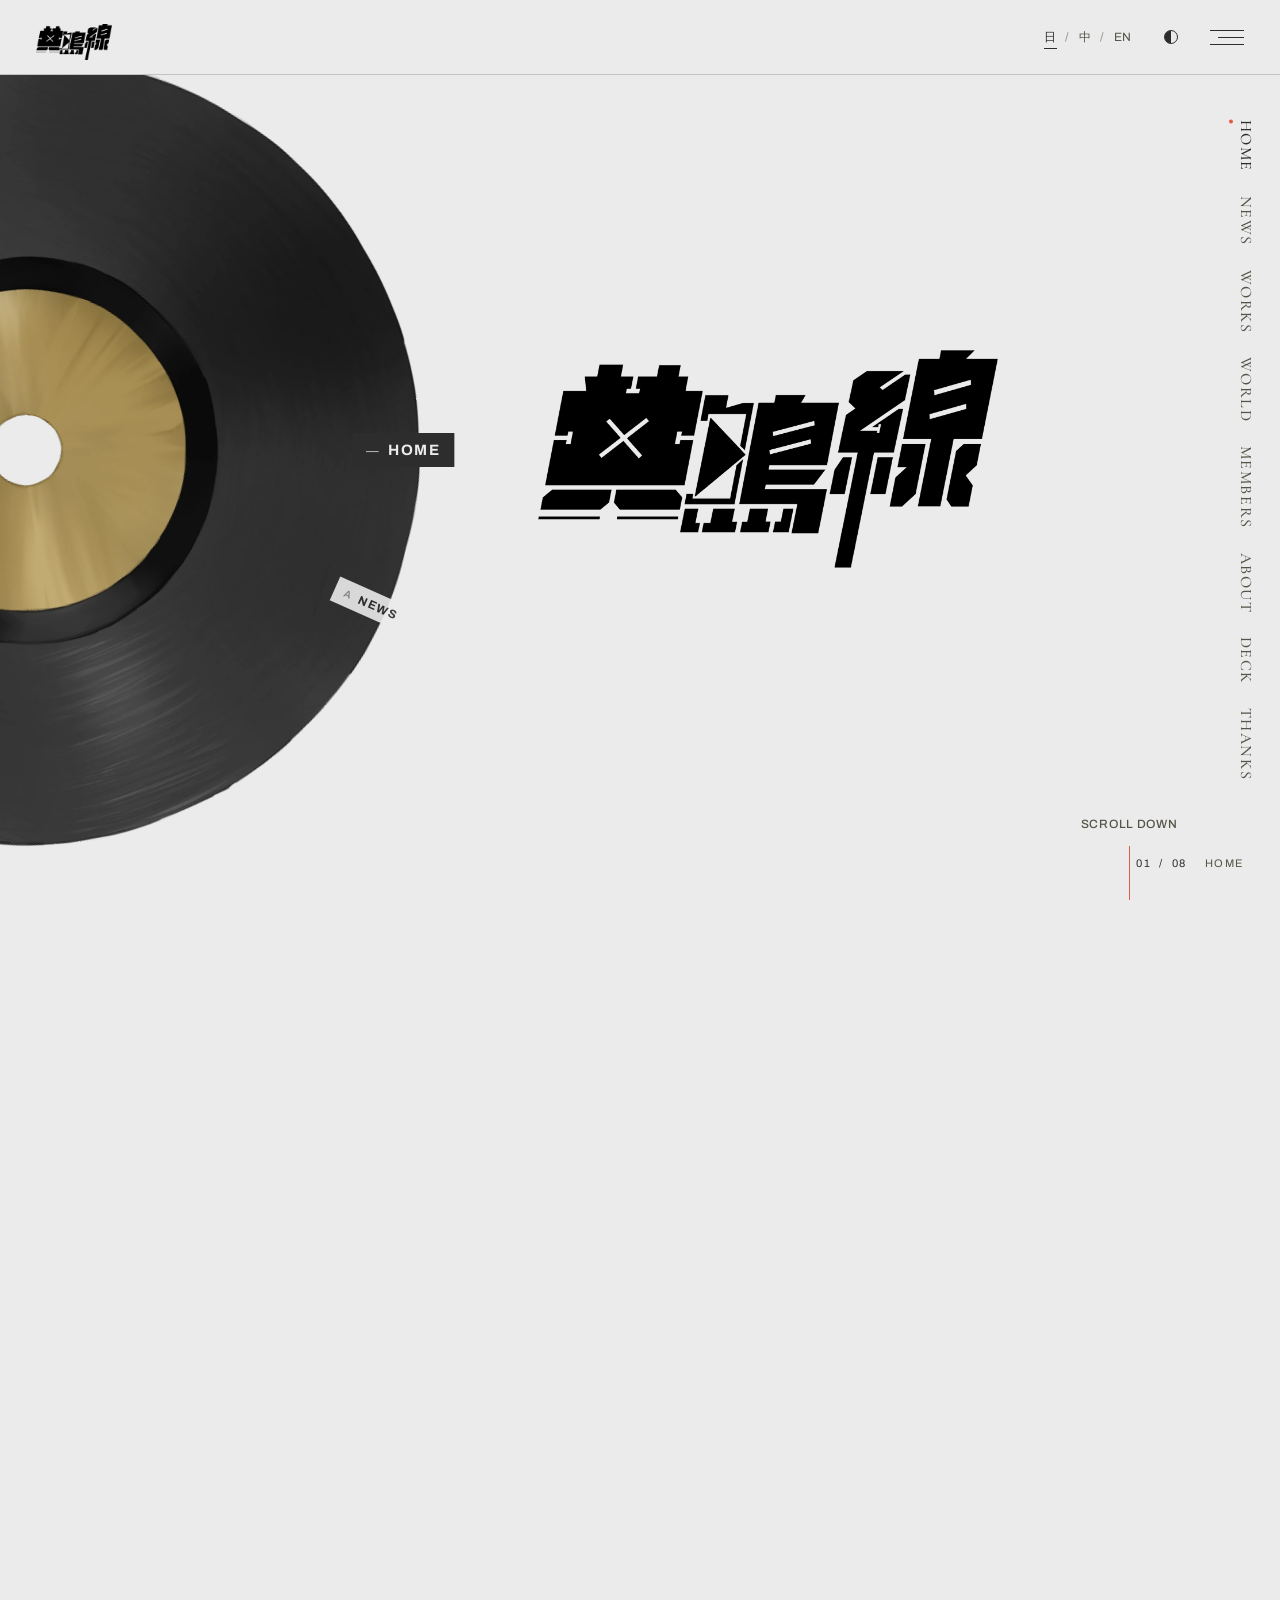
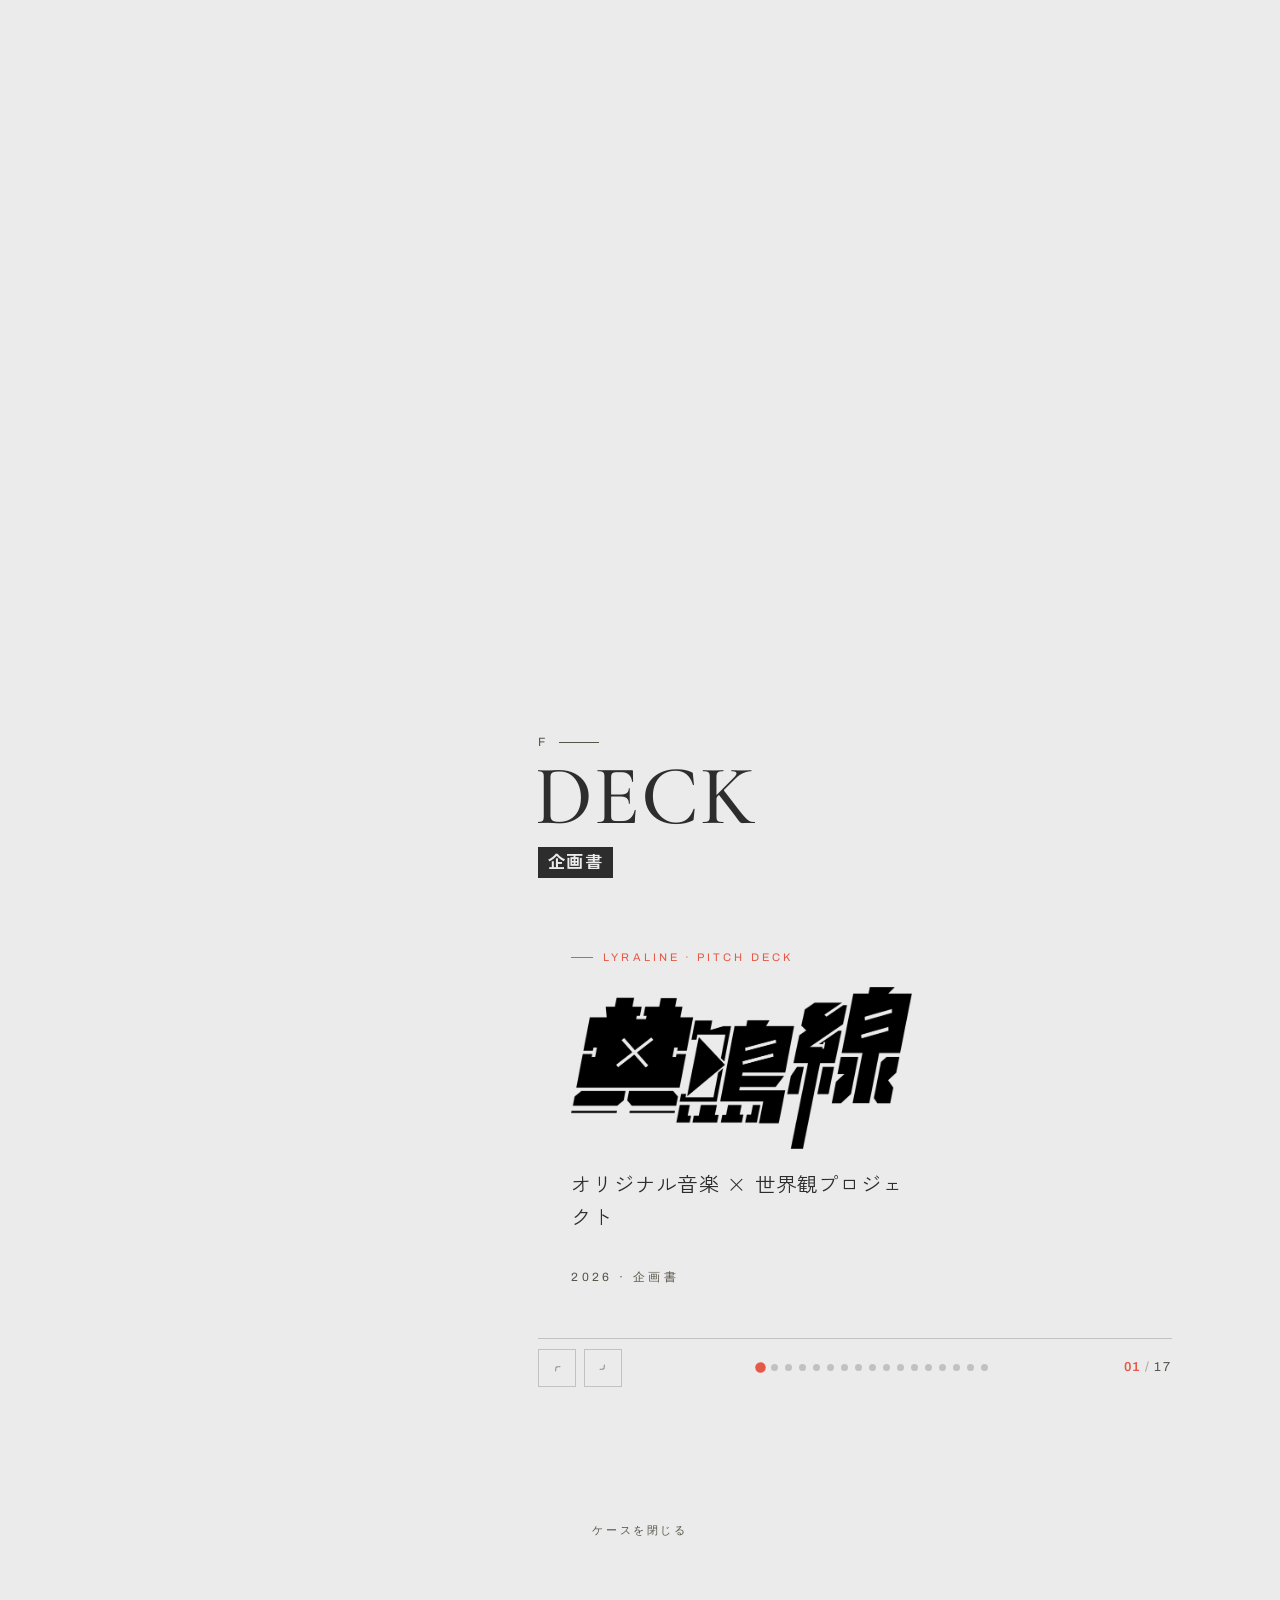
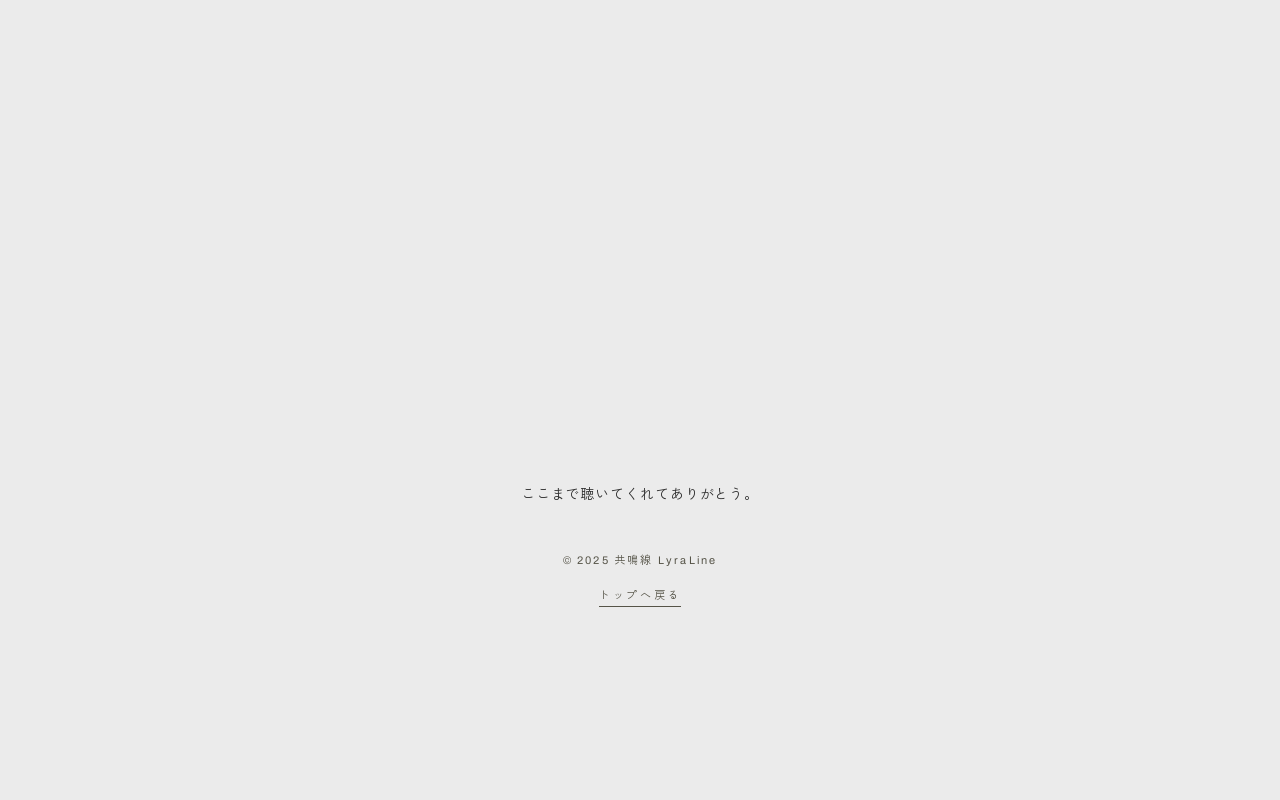
==== index-2.html @ 5a651073 "Initial site deployment" ====
<!DOCTYPE html>
<html lang="ja" data-theme="light" data-case-mode="v1">

<!-- Mirrored from https://wavepicker.com/index.html by HTTrack Website Copier/3.x [XR&CO], Wed, 18 Nov 2026 15:18:28 GMT -->
<!-- Added by HTTrack --><meta http-equiv="content-type" content="text/html;charset=utf-8" /><!-- /Added by HTTrack -->
<head>
<meta charset="UTF-8">
<meta name="viewport" content="width=device-width, initial-scale=1.0, viewport-fit=cover">
<title>共鳴線 LyraLine</title>
<meta name="description" content="共鳴線 LyraLine — 以原创音乐为核心的多媒体企划">
<link rel="preconnect" href="https://fonts.googleapis.com/">
<link rel="preconnect" href="https://fonts.gstatic.com/" crossorigin>
<!-- 字体：参考 KAMITSUBAKI STUDIO（acumin-pro + 秀英角ゴシック，均为 Adobe Fonts 付费字体）→ 免费替代 Archivo + Zen Kaku Gothic New；简体中文用 Noto Sans SC -->
<link href="https://fonts.googleapis.com/css2?family=Cormorant+Garamond:wght@500;600&amp;family=Archivo:wght@300;400;500;600;800&amp;family=Zen+Kaku+Gothic+New:wght@400;500;700&amp;family=Noto+Sans+SC:wght@400;500;700&amp;display=swap" rel="stylesheet">
<link rel="stylesheet" href="css/style.css">
</head>
<body>

<!-- ===== 入场动画：打开 WP-7 的手提箱（点击后交叉绑带向两侧解开） ===== -->
<div class="intro" id="intro" aria-hidden="true">
  <div class="intro-lid"></div>
  <div class="intro-base"></div>
  <div class="intro-case case-v1">
    <div class="case-half l"><img src="docs/img/case/closed.png" alt=""></div>
    <div class="case-half r"><img src="docs/img/case/closed.png" alt=""></div>
  </div>
  <!-- 新版：先解开绑带（交叉 → 竖直），再沿左侧铰链把箱盖翻开 -->
  <div class="intro-case case-v2" aria-hidden="true">
    <div class="case-inner"><img class="case-reveal" src="docs/img/case/char.png" alt=""></div>
    <div class="case-front">
      <img class="strap-img strap-closed" src="docs/img/case/closed.png" alt="">
      <img class="strap-img strap-open" src="docs/img/case/open.png" alt="">
    </div>
  </div>
  <div class="intro-mark">
    <img class="intro-logo" src="assets/img/logo.webp" alt="共鳴線 LyraLine">
    <div class="intro-tip">Click to open the case</div>
  </div>
</div>

<!-- ===== 左上角 logo：白色字标 + mix-blend-mode: difference，压在深色唱片上是白、压在浅底上是黑 ===== -->
<a class="site-logo" href="#home"><img src="assets/img/logo.webp" alt="共鳴線 LyraLine"></a>

<!-- ===== 右上角：语言切换 / 底色切换 / 菜单 ===== -->
<header class="corner">
  <div class="corner-right">
    <div class="lang-switch" role="group" data-i18n-attr="aria-label:ui.lang">
      <button type="button" data-lang="ja" lang="ja">日</button>
      <button type="button" data-lang="zh" lang="zh-CN">中</button>
      <button type="button" data-lang="en" lang="en">EN</button>
    </div>
    <button type="button" class="icon-btn theme-btn" id="themeBtn" data-i18n-attr="aria-label:ui.theme;title:ui.theme"><span class="theme-dot"></span></button>
    <button type="button" class="icon-btn menu-btn" id="menuBtn" aria-controls="menu" aria-expanded="false" data-i18n-attr="aria-label:ui.menu;title:ui.menu"><span></span><span></span><span></span></button>
  </div>
</header>

<!-- 右侧页码圆点（由 main.js 按板块生成） -->
<nav class="dots" id="dots" aria-label="Pages"></nav>

<!-- 当前位置指示（右下角） -->
<div class="now" id="now" aria-hidden="true"><span class="now-letter">01 / 07</span><span class="now-title">HOME</span></div>

<!-- ===== 菜单：快速回归首页目录（列表由 main.js 按 NAV 生成） ===== -->
<nav class="menu" id="menu" aria-hidden="true">
  <div class="menu-inner">
    <div class="menu-head"><span class="kicker">Index</span><span data-i18n="home.dirTitle"></span></div>
    <ol class="dir-list" id="menuList"></ol>
    <div class="menu-foot" data-i18n="site.tagline"></div>
  </div>
</nav>

<!-- ===== 左：唱片舞台（唱片由 main.js 按 DISCS 配置注入） ===== -->
<div class="disc-stage" id="discStage" aria-hidden="true"></div>

<!-- ===== 右：内容列。每个 .page 占满一屏；内容超出一屏时在 .page-inner 里滚 =====
     #stage 包住 main + footer，翻到头时的回弹、鼠标悬停视差都作用在它上面 -->
<div class="stage" id="stage">
<main class="content">

  <!-- 首页：KV（logo） -->
  <section class="page page-home" id="home" data-disc="home">
    <!-- 首页只放 logo（目录由右侧竖排导航 / 转盘 / 菜单承担） -->
    <div class="page-inner">
      <h1 class="home-title"><img class="home-logo" src="assets/img/logo.webp" alt="共鳴線 LyraLine"></h1>
    </div>
    <div class="scroll-cue"><span>SCROLL DOWN</span><span class="scroll-arrow"></span></div>
  </section>

  <!-- A 新闻：① 最新公告 ② 活动情报 -->
  <section class="page" id="news" data-disc="news">
    <div class="page-inner">
      <div class="page-head">
        <span class="page-letter">A</span>
        <h2 class="page-title">NEWS</h2>
        <span class="page-local" data-i18n="nav.news"></span>
      </div>
      <ol class="subnav">
        <li data-i18n="news.sub1"></li>
        <li data-i18n="news.sub2"></li>
      </ol>
      <!-- 最新 3 条，内容在 js/data.js -->
      <div class="card-list" id="homeNews"></div>
      <a class="btn-more" href="news.html"><span data-i18n="news.more"></span><i class="chev" aria-hidden="true"></i></a>
    </div>
  </section>

  <!-- B 作品：① 音乐 MV ② 专辑 -->
  <section class="page" id="works" data-disc="works">
    <div class="page-inner">
      <div class="page-head">
        <span class="page-letter">B</span>
        <h2 class="page-title">WORKS</h2>
        <span class="page-local" data-i18n="nav.works"></span>
      </div>
      <ol class="subnav">
        <li data-i18n="works.nav1"></li>
        <li data-i18n="works.nav2"></li>
        <li data-i18n="works.nav3"></li>
        <li data-i18n="works.nav4"></li>
        <li data-i18n="works.nav5"></li>
      </ol>
      <p class="lead" data-i18n="works.lead"></p>
      <div class="works-grid">
        <!-- 最新 3 个作品，内容在 js/data.js -->
        <div class="card-list" id="homeWorks"></div>
      </div>
      <a class="btn-more" href="works.html"><span data-i18n="works.more"></span><i class="chev" aria-hidden="true"></i></a>
    </div>
  </section>

  <!-- C 世界介绍：① 世界观简述 ② 故事背景 ③ 角色立绘 & 设定 -->
  <section class="page" id="world" data-disc="world">
    <div class="page-inner">
      <div class="page-head">
        <span class="page-letter">C</span>
        <h2 class="page-title">WORLD</h2>
        <span class="page-local" data-i18n="nav.world"></span>
      </div>
      <ol class="subnav">
        <li data-i18n="world.sub1"></li>
        <li data-i18n="world.sub2"></li>
        <li data-i18n="world.sub3"></li>
      </ol>
      <div class="world-grid">
        <div class="world-text">
          <p class="lead" data-i18n="world.lead"></p>
          <p class="muted" data-i18n="world.p1"></p>
          <p class="muted" data-i18n="world.p2"></p>
        </div>
        <div class="char-card">
          <img src="docs/img/WP7FullBodyTransparentBG.png" alt="WP-7">
          <div class="char-name">WP-7</div>
          <div class="char-role" data-i18n="world.char.role"></div>
          <p class="char-desc" data-i18n="world.char.desc"></p>
        </div>
      </div>
    </div>
  </section>

  <!-- D 成员构成：① 音乐 ② 作词 ③ 美术 -->
  <section class="page" id="members" data-disc="members">
    <div class="page-inner">
      <div class="page-head">
        <span class="page-letter">D</span>
        <h2 class="page-title">MEMBERS</h2>
        <span class="page-local" data-i18n="nav.members"></span>
      </div>
      <ol class="subnav">
        <li data-i18n="members.sub1"></li>
        <li data-i18n="members.sub3"></li>
      </ol>
      <p class="lead members-lead" data-i18n="members.lead"></p>
      <!-- 成员内容在 js/data.js -->
      <div class="member-grid" id="homeMembers"></div>
      <p class="muted members-note" data-i18n="members.note"></p>
      <a class="btn-more" href="members.html"><span data-i18n="members.more"></span><i class="chev" aria-hidden="true"></i></a>
    </div>
  </section>

  <!-- E 关于我们：① 各平台账号 ② 联系方式 -->
  <section class="page" id="about" data-disc="about">
    <div class="page-inner">
      <div class="page-head">
        <span class="page-letter">E</span>
        <h2 class="page-title">ABOUT</h2>
        <span class="page-local" data-i18n="nav.about"></span>
      </div>
      <ol class="subnav">
        <li data-i18n="about.sub1"></li>
        <li data-i18n="about.sub2"></li>
      </ol>
      <p class="lead" data-i18n="about.lead"></p>
      <div class="platforms">
        <a href="https://youtube.com/@lyraline?si=vnrV5BG9D0iTu6MI" target="_blank" rel="noopener">YouTube<i class="arrow" aria-hidden="true"></i></a>
        <a href="https://b23.tv/aD6bjFb" target="_blank" rel="noopener">Bilibili<i class="arrow" aria-hidden="true"></i></a>
        <a href="https://x.com/lyralinejp?s=11&t=AWsvZPfIECZy5myoeTHxxg" target="_blank" rel="noopener">X / Twitter<i class="arrow" aria-hidden="true"></i></a>
      </div>
      <!-- 联系方式：黑色通栏（参考 TNK 的表单条） -->
      <p class="muted contact-note" data-i18n="about.contact"></p>
      <a class="contact" href="mailto:lyralinewp7@gmail.com">
        <span class="contact-label" data-i18n="about.contactTitle"></span>
        <span class="contact-mail">lyralinewp7@gmail.com</span>
        <i class="chev" aria-hidden="true"></i>
      </a>
      <p class="muted contact-note" data-i18n="about.emailNote"></p>
    </div>
  </section>

  <!-- F 企划书 Pitch Deck：网页内可翻页幻灯片（不提供下载） -->
  <section class="page page-deck" id="deck" data-disc="deck">
    <div class="page-inner deck-inner">
      <div class="page-head">
        <span class="page-letter">F</span>
        <h2 class="page-title">DECK</h2>
        <span class="page-local" data-i18n="nav.deck"></span>
      </div>
      <div class="deck-viewport">
        <div class="deck-track"></div>
      </div>
      <div class="deck-controls">
        <div class="deck-nav">
          <button type="button" class="prev" aria-label="Previous"><i class="chev left" aria-hidden="true"></i></button>
          <button type="button" class="next" aria-label="Next"><i class="chev" aria-hidden="true"></i></button>
        </div>
        <div class="deck-dots"></div>
        <div class="deck-count"><span class="cur">01</span><span class="sep">/</span><span class="total">17</span></div>
      </div>
    </div>
  </section>
</main>

<!-- ===== 尾页：合上手提箱（绑带合入，参考 shiyonglizi.jpg） ===== -->
<footer class="footer" id="thanks" data-disc="none" data-title="THANKS">
  <div class="case-straps case-v1" aria-hidden="true">
    <img class="case-strap l" src="docs/img/case/open.png" alt="">
    <img class="case-strap r" src="docs/img/case/open.png" alt="">
  </div>
  <!-- 新版：箱盖沿左侧铰链合上，最后绑带重新扣回交叉状态 -->
  <div class="case-footer-v2" aria-hidden="true">
    <div class="case-lid">
      <img class="strap-img strap-open" src="docs/img/case/open.png" alt="">
      <img class="strap-img strap-closed" src="docs/img/case/closed.png" alt="">
    </div>
  </div>
  <span class="kicker" data-i18n="footer.close"></span>
  <div class="case-scene">
    <img class="case-banner" src="docs/img/case/thanks.png" alt="Thanks!">
    <img class="case-character" src="docs/img/case/char.png" alt="">
  </div>
  <p class="footer-line" data-i18n="footer.line"></p>
  <p class="footer-copy" data-i18n="footer.copy"></p>
  <a class="footer-top" href="#home" data-i18n="footer.top"></a>
</footer>
</div>

<!-- GSAP：翻页缓动 / 回弹 / 视差 / hover 微动。加载失败时 main.js 会退回纯 JS 缓动 -->
<script src="https://cdnjs.cloudflare.com/ajax/libs/gsap/3.13.0/gsap.min.js"></script>
<script src="js/i18n.js"></script>
<script src="js/data.js"></script>
<script src="js/render.js"></script>
<script src="js/deck.js"></script>
<script src="js/deck-render.js"></script>
<script src="js/main.js"></script>
</body>

<!-- Mirrored from https://wavepicker.com/index.html by HTTrack Website Copier/3.x [XR&CO], Wed, 18 Nov 2026 15:18:28 GMT -->
</html>
---- css/style.css ----
/* =====================================================================
   共鳴線 LyraLine — v2 结构 demo
   左：唱片舞台（position:fixed，随板块切换弹入弹出）
   右：内容列（正常滚动）
   ===================================================================== */

:root {
  /* ---- 企划色板（主题色设定稿）----
     高亮主题色 #E65947 / 辅助文本 #565448 / 辅助文本2 #6A724D / 青 #499CAB / 淡紫 #D8D5F0
     白色 #EBEBEB / 灰色 #D9D9D9 / 基础黑色 #2D2D2D / 可选区灰色 = #E7E7E7 → #303030 的灰阶
     版式参考 KAMITSUBAKI STUDIO：大面积黑白灰 + 直角细线，高亮红只用在"当前 / 聚焦"上 */
  --c-red: #e65947;
  --c-text: #565448;
  --c-olive: #6a724d;
  --c-teal: #499cab;
  --c-lavender: #d8d5f0;
  --c-white: #ebebeb;
  --c-gray: #d9d9d9;
  --c-black: #2d2d2d;

  --bg: var(--c-white);
  --bg-2: var(--c-gray);
  --ink: var(--c-black);
  --muted: var(--c-text);
  --line: rgba(45, 45, 45, .22);
  --accent: var(--c-red);
  --on-accent: var(--c-white);  /* 高亮色上的文字 */
  --panel: transparent;
  --case: var(--c-black);       /* 手提箱（入场 / 尾页）固定用深色 */
  --case-ink: var(--c-white);

  /* ---- 唱片几何（桌面端） ---- */
  /* 唱片右边缘 = disc-cx + disc-r ≈ 画面左侧 1/3（33vw） */
  --disc-r: 31vw;               /* 半径 */
  --disc-cx: 2vw;               /* 圆心距左边缘（负数 = 圆心在屏幕外） */
  --content-left: 42vw;         /* 右侧文字列起点（留出唱片 + 转盘标签的位置） */
  --content-right: 8vw;

  --ease-out: cubic-bezier(.22, 1, .36, 1);
  --ease-in: cubic-bezier(.5, 0, .75, .2);
  --ease-pop: cubic-bezier(.3, 1.35, .5, 1);   /* 弹入时的回弹 */
  --ease-io: cubic-bezier(.65, 0, .35, 1);

  --font-display: 'Cormorant Garamond', 'Times New Roman', serif;   /* 超大标题 / 竖排导航（参考神椿市的 PROJECT THEME） */
  --font-latin: 'Archivo', 'Helvetica Neue', Arial, sans-serif;
  --font-ja: 'Zen Kaku Gothic New', 'Hiragino Kaku Gothic ProN', 'Yu Gothic', 'Meiryo', sans-serif;
  --font-zh: 'Noto Sans SC', 'PingFang SC', 'Microsoft YaHei', sans-serif;
}

html[data-theme="dark"] {
  --bg: var(--c-black);
  --bg-2: #3c3c3c;              /* 取自可选区灰阶 */
  --ink: var(--c-white);
  --muted: #a3a29b;             /* 辅助文本在深底上提亮一档，保证可读 */
  --line: rgba(235, 235, 235, .22);
  --case: #1f1f1f;
}

@media (max-width: 1100px) and (min-width: 769px) {
  :root { --disc-r: 36vw; --disc-cx: -4vw; --content-left: 42vw; --content-right: 5vw; }
}

/* ---------- base ---------- */
*, *::before, *::after { box-sizing: border-box; margin: 0; padding: 0; }
/* 整屏翻页：根节点不允许用户直接滚动（滚轮/触摸/键盘由 main.js 接管，翻页用 rAF 缓动），
   只有 .page-inner / .menu 这类内部滚动容器可以原生滚动 */
html { overflow: hidden; touch-action: pinch-zoom; -webkit-text-size-adjust: 100%; }
body {
  background: var(--bg);
  color: var(--ink);
  font-family: var(--font-latin), var(--font-ja);
  font-size: 15px;
  line-height: 1.9;
  letter-spacing: .06em;
  overflow-x: hidden;
  -webkit-font-smoothing: antialiased;
  transition: background-color .4s, color .4s;
}
html:lang(zh) body { font-family: var(--font-latin), var(--font-zh); }
body.is-locked { overflow: hidden; }
a { color: inherit; }
img { max-width: 100%; display: block; }
button { font: inherit; color: inherit; }

.kicker { font-family: var(--font-latin); font-size: 11px; letter-spacing: .24em; text-transform: uppercase; color: var(--muted); }
.muted { color: var(--muted); }
.lead { font-size: clamp(15px, 1.1vw, 17px); line-height: 2; letter-spacing: .08em; max-width: 34em; }
.page-inner p.muted { line-height: 2; letter-spacing: .08em; }


/* 小箭头 ↗（参考站的 Explore ↗ / 一覧を見る ↗） */
.arrow {
  display: inline-block; width: .75em; height: .75em; flex: none;
  background: currentColor; vertical-align: baseline;
  -webkit-mask: url("data:image/svg+xml,%3Csvg xmlns='http://www.w3.org/2000/svg' viewBox='0 0 12 12' fill='none' stroke='%23000' stroke-width='1'%3E%3Cpath d='M1.5 10.5 10.5 1.5M4 1.5h6.5V8'/%3E%3C/svg%3E") center / contain no-repeat;
          mask: url("data:image/svg+xml,%3Csvg xmlns='http://www.w3.org/2000/svg' viewBox='0 0 12 12' fill='none' stroke='%23000' stroke-width='1'%3E%3Cpath d='M1.5 10.5 10.5 1.5M4 1.5h6.5V8'/%3E%3C/svg%3E") center / contain no-repeat;
  transition: transform .3s var(--ease-out);
}
a:hover .arrow { transform: translate(2px, -2px); }

/* 直角描边按钮（参考站的「NEWS一覧を見る ↗」） */
/* 细长 > 箭头 */
.chev {
  display: inline-block; width: .6em; height: 1.1em; flex: none; background: currentColor;
  -webkit-mask: url("data:image/svg+xml,%3Csvg xmlns='http://www.w3.org/2000/svg' viewBox='0 0 10 20' fill='none' stroke='%23000' stroke-width='1.2'%3E%3Cpath d='M1.5 1.5 8.5 10l-7 8.5'/%3E%3C/svg%3E") center / contain no-repeat;
          mask: url("data:image/svg+xml,%3Csvg xmlns='http://www.w3.org/2000/svg' viewBox='0 0 10 20' fill='none' stroke='%23000' stroke-width='1.2'%3E%3Cpath d='M1.5 1.5 8.5 10l-7 8.5'/%3E%3C/svg%3E") center / contain no-repeat;
  transition: transform .3s var(--ease-out);
}
a:hover .chev { transform: translateX(4px); }

.btn-more {
  display: flex; align-items: center; justify-content: space-between; gap: 24px;
  width: min(100%, 400px); height: 54px; padding: 0 22px 0 28px; margin-top: min(26px, 2.8vh);
  border: 1px solid var(--ink); text-decoration: none;
  font-size: 15px; font-weight: 700; letter-spacing: .06em;
  transition: background-color .3s, color .3s;
}
.btn-more:hover { background: var(--ink); color: var(--bg); }

/* =====================================================================
   左上角 logo：白色字标 + difference 混合 → 压在深色唱片上显示白、压在浅底上显示黑
   ===================================================================== */
.site-logo {
  position: fixed; top: 24px; left: 36px; z-index: 61;
  display: block;
}
/* 白色字标：浅色主题反成黑色 */
.site-logo img { height: 36px; width: auto; }
html:not([data-theme="dark"]) .site-logo img { filter: invert(1); }

/* =====================================================================
   右上角控件：语言切换 / 底色切换 / 菜单（无底色、无边框，纯文字和细线）
   ===================================================================== */
.corner {
  position: fixed; top: 0; left: 0; right: 0; z-index: 60;
  display: flex; justify-content: flex-end; align-items: center;
  padding: 20px 36px;
  background: var(--bg);                       /* 固定顶栏：滚动时控件始终贴在视口右上角 */
  border-bottom: 1px solid var(--line);
  pointer-events: none;
}
.corner > * { pointer-events: auto; }
.corner-right { display: flex; align-items: center; gap: 22px; }

.lang-switch { display: flex; align-items: center; }
.lang-switch button {
  border: 0; background: none; color: var(--muted); cursor: pointer;
  font-family: var(--font-latin); font-size: 12px; line-height: 1; letter-spacing: .06em;
  padding: 6px 0; position: relative;
  transition: color .2s;
}
.lang-switch button + button { margin-left: 22px; }
.lang-switch button + button::before {         /* 分隔符 / */
  content: '/'; position: absolute; left: -14px; color: var(--muted); opacity: .6;
}
.lang-switch button:hover { color: var(--ink); }
.lang-switch button.is-on { color: var(--ink); }
.lang-switch button.is-on::after {             /* 当前语言下划线 */
  content: ''; position: absolute; left: 0; right: 0; bottom: 0; height: 1px; background: currentColor;
}

.icon-btn {
  width: 34px; height: 34px; padding: 0;
  border: 0; background: none;
  cursor: pointer; display: grid; place-items: center; position: relative;
}
.theme-dot {
  width: 14px; height: 14px; border-radius: 50%;
  border: 1px solid var(--ink);
  background: linear-gradient(90deg, var(--ink) 50%, transparent 50%);
  transition: transform .4s var(--ease-out);
}
.theme-btn:hover .theme-dot { transform: rotate(180deg); }
/* 菜单：三根长短不一的细线（参考站的汉堡图标） */
.menu-btn span {
  position: absolute; right: 0; height: 1px; background: var(--ink);
  transition: transform .35s var(--ease-io), top .35s var(--ease-io), width .35s var(--ease-io), opacity .2s;
}
.menu-btn span:nth-child(1) { top: 10px; width: 34px; }
.menu-btn span:nth-child(2) { top: 17px; width: 26px; }
.menu-btn span:nth-child(3) { top: 24px; width: 34px; }
.menu-btn:hover span:nth-child(2) { width: 34px; }
.menu-btn.is-open span:nth-child(1) { top: 17px; width: 30px; transform: rotate(30deg); }
.menu-btn.is-open span:nth-child(2) { opacity: 0; }
.menu-btn.is-open span:nth-child(3) { top: 17px; width: 30px; transform: rotate(-30deg); }

/* 右侧竖排导航（参考 TNK 右侧的 WHAT WE DO / COMPANY …）：手机端退化成短线 */
.dots {
  position: fixed; right: 26px; top: 50%; transform: translateY(-50%); z-index: 30;
  display: flex; flex-direction: column; align-items: center; gap: min(26px, 2.6vh);
}
.dots button {
  position: relative; padding: 0; border: 0; background: none; cursor: pointer;
  writing-mode: vertical-rl;
  font-family: var(--font-display); font-weight: 500; font-size: min(16px, 1.85vh); letter-spacing: .1em; line-height: 1;
  color: var(--muted); transition: color .25s;
}
.dots button:hover { color: var(--ink); }
.dots button.is-on { color: var(--ink); }
.dots button::before {                         /* 当前项左侧的红点 */
  content: ''; position: absolute; left: -9px; top: 0; width: 4px; height: 4px; border-radius: 50%;
  background: var(--accent); opacity: 0; transition: opacity .25s;
}
.dots button.is-on::before { opacity: 1; }

/* 当前位置（右下角）：01 / 07  NEWS */
.now {
  position: fixed; right: 36px; bottom: 26px; z-index: 30;
  display: flex; align-items: baseline; gap: 18px;
  font-family: var(--font-latin); font-size: 11px; letter-spacing: .14em; color: var(--muted);
}
.now-letter { color: var(--ink); word-spacing: .4em; }
::selection { background: var(--accent); color: var(--on-accent); }

/* =====================================================================
   菜单覆盖层：快速回归首页目录
   ===================================================================== */
.menu {
  position: fixed; inset: 0; z-index: 50;
  background: var(--bg);
  opacity: 0; visibility: hidden;
  transition: opacity .35s var(--ease-io), visibility 0s .35s;
  overflow: auto; overscroll-behavior: contain; touch-action: pan-y;
}
.menu.is-open { opacity: 1; visibility: visible; transition: opacity .35s var(--ease-io), visibility 0s; }
.menu-inner {
  min-height: 100%; max-width: 760px; margin: 0 auto;
  padding: 16vh 28px 10vh;
  display: flex; flex-direction: column; gap: 28px;
}
.menu-head, .dir-head { display: flex; align-items: baseline; gap: 14px; }
.menu-head > span:last-child, .dir-head > span:last-child { font-size: 13px; color: var(--muted); }
.menu .dir-list a { padding: 16px 0; }
.menu .dir-list .latin { font-size: clamp(22px, 3vw, 34px); }
.menu-foot { margin-top: auto; font-size: 12px; color: var(--muted); }
.menu .dir-list a { transform: translateY(12px); opacity: 0; transition: transform .5s var(--ease-out), opacity .5s, padding-left .3s var(--ease-out); }
.menu .dir-list a:hover { padding-left: 8px; }
.menu.is-open .dir-list a { transform: none; opacity: 1; }
.menu.is-open .dir-list li:nth-child(2) a { transition-delay: .04s; }
.menu.is-open .dir-list li:nth-child(3) a { transition-delay: .08s; }
.menu.is-open .dir-list li:nth-child(4) a { transition-delay: .12s; }
.menu.is-open .dir-list li:nth-child(5) a { transition-delay: .16s; }
.menu.is-open .dir-list li:nth-child(6) a { transition-delay: .20s; }

/* 目录列表（首页目录 + 菜单共用） */
.dir-list { list-style: none; }
.dir-list a {
  display: grid;
  grid-template-columns: 2.4em 1fr auto;
  grid-template-areas: "b latin local" "b subs subs";
  align-items: baseline; column-gap: 14px;
  padding: 12px 0; border-top: 1px solid var(--line);
  text-decoration: none;
}
.dir-list li:last-child a { border-bottom: 1px solid var(--line); }
.dir-list b { grid-area: b; font-family: var(--font-latin); font-weight: 400; font-size: 12px; letter-spacing: .2em; color: var(--muted); }
.dir-list .latin { grid-area: latin; font-family: var(--font-latin); font-weight: 500; letter-spacing: .06em; font-size: clamp(17px, 1.4vw, 21px); line-height: 1.2; transition: color .2s, transform .35s var(--ease-out); }
.dir-list .local { grid-area: local; font-size: 13px; color: var(--muted); }
.dir-list .subs { grid-area: subs; font-size: 12px; color: var(--muted); margin-top: 2px; }
.dir-list .subs em { font-style: normal; margin: 0 .5em; opacity: .5; }
.dir-list a:hover .latin, .dir-list a.is-current .latin { color: var(--accent); }
.dir-list a.is-current b { color: var(--accent); }
.dir-list a.is-current .latin { text-decoration: underline; text-decoration-thickness: 1px; text-underline-offset: 6px; }

/* =====================================================================
   左侧唱片舞台
   状态：默认停在左下方（车位）/ .is-above 停在左上方 / .is-active 在位
   向下滚：旧唱片 → 左上弹出，新唱片 ← 左下弹入；向上滚则相反
   ===================================================================== */
.disc-stage { position: fixed; inset: 0; z-index: 5; pointer-events: none; overflow: hidden; }
.disc {
  position: absolute;
  width: calc(var(--disc-r) * 2);
  height: calc(var(--disc-r) * 2);
  left: calc(var(--disc-cx) - var(--disc-r));
  top: calc(50vh - var(--disc-r));
  transform: translate3d(-68%, 26%, 0) rotate(18deg);
  visibility: hidden;
  transition: transform .7s var(--ease-in), visibility 0s .7s;
  will-change: transform;
}
.disc.is-above { transform: translate3d(-68%, -26%, 0) rotate(-18deg); }
.disc.is-active {
  transform: none; visibility: visible;
  transition: transform .9s var(--ease-pop) .1s, visibility 0s;
}
.disc.no-transition { transition: none !important; }
.disc::before {
  content: ''; position: absolute; inset: 0; border-radius: 50%;
  box-shadow: none;
}

/* 唱片本体：demo 阶段用纯色 + 纹路；有真实图后放 <img class="disc-img"> */
.disc-face {
  position: absolute; inset: 0; border-radius: 50%; overflow: hidden;
  background:
    repeating-radial-gradient(circle at 50% 50%, rgba(0, 0, 0, .10) 0 1.5px, transparent 1.5px 8px),
    var(--disc-color, #888);
  box-shadow: inset 0 0 0 1px rgba(0, 0, 0, .12);
  will-change: transform;
}
.disc-face::after {                /* 光泽 */
  content: ''; position: absolute; inset: 0; border-radius: 50%;
  background: conic-gradient(from 0deg,
    transparent 0 32%, rgba(255, 255, 255, .14) 40%, transparent 48%,
    transparent 78%, rgba(255, 255, 255, .10) 86%, transparent 94%);
  mix-blend-mode: screen;
}
.disc-img { position: absolute; inset: 0; width: 100%; height: 100%; object-fit: cover; border-radius: 50%; }
.disc-label {
  position: absolute; inset: 34%; border-radius: 50%;
  background: var(--disc-label, #f2eee4); color: var(--disc-ink, #171717);
  text-align: center;
  font-weight: 700; font-size: clamp(13px, 1.5vw, 24px); letter-spacing: .18em;
  box-shadow: inset 0 0 0 1px rgba(0, 0, 0, .12);
}
.disc-label span { position: absolute; left: 8%; right: 8%; top: 22%; line-height: 1.2; }   /* 文字放在中心孔上方 */
.disc-hole {
  position: absolute; inset: 48.6%; border-radius: 50%;
  background: var(--bg);
  box-shadow: inset 0 1px 3px rgba(0, 0, 0, .35);
  transition: background-color .4s;
}

/* 真实唱片图（assets/img/discs/*.webp，透明底）：
   去掉 demo 的纯色 / 纹路 / 光泽 / 标签 / 孔；不加阴影 */
.disc--img::before { display: none; }
.disc--img .disc-face { background: none; box-shadow: none; overflow: visible; }
.disc--img .disc-face::after { display: none; }
.disc--img .disc-label, .disc--img .disc-hole { display: none; }
.disc--img .disc-img {
  object-fit: contain; border-radius: 0;
  user-select: none; -webkit-user-drag: none;
}
/* 非圆盘（E：WP-7 侧脸）：不裁圆、不转，按 --disc-scale 缩小后居中放在唱片位上 */
.disc--free .disc-face { border-radius: 0; inset: calc((1 - var(--disc-scale, 1)) * 50%); }

/* =====================================================================
   转盘目录：目录标题沿唱片右侧圆弧排布，翻页时整圈跟着滚动位置转动，
   转到 3 点钟方向（指针位置）的就是当前板块（草图里的红框）
   ===================================================================== */
.dial {
  position: absolute; z-index: 2;
  width: calc(var(--disc-r) * 2); height: calc(var(--disc-r) * 2);
  left: calc(var(--disc-cx) - var(--disc-r)); top: calc(50vh - var(--disc-r));
  pointer-events: none; opacity: 0; transition: opacity .5s;
}
.disc-stage[data-active]:not([data-active="none"]) .dial { opacity: 1; }
.dial-item {
  position: absolute; left: 50%; top: 50%;
  transform-origin: 0 50%;
  /* 以圆心为原点转到 --a 度，再沿半径推到唱片边缘附近（标题一半在盘上一半在盘外） */
  transform: translate(0, -50%) rotate(calc(var(--a, 0) * 1deg)) translateX(calc(var(--disc-r) - 1.5vw)) translateX(-50%);
  pointer-events: auto; cursor: pointer;
  transition: opacity .35s;
}
/* 直角标签（参考神椿市的导航）：当前项 = 墨色方块 + 反白粗体；其余 = 底色方块 + 粗体墨字（底色块保证压在唱片图上也能读） */
.dial-item span {
  display: inline-flex; align-items: baseline; gap: 8px; white-space: nowrap;
  padding: 5px 10px 4px; border-radius: 0;
  background: var(--bg); color: var(--ink);
  font-family: var(--font-latin); font-size: 12px; letter-spacing: .1em; font-weight: 700; line-height: 1.4;
  transition: background-color .3s, color .3s, font-size .3s, padding .3s;
}
.dial-item b { font-weight: 500; color: inherit; opacity: .55; font-size: .85em; }
.dial-item:hover span { background: var(--bg-2); }
.dial-item.is-focus span { background: var(--ink); color: var(--bg); font-size: 15px; padding: 7px 14px 6px; }
.dial-item.is-focus b { opacity: .7; }
.dial-item.is-near { opacity: .9; }
.dial-item.is-far { opacity: 0; pointer-events: none; }

/* =====================================================================
   右侧内容列
   ===================================================================== */
.stage { position: relative; }                  /* GSAP 在这上面做回弹（y）和悬停视差（x） */
.content { position: relative; z-index: 2; margin-left: var(--content-left); padding-right: var(--content-right); }
.page {
  position: relative;
  height: 100vh; height: 100dvh;                 /* 每个板块正好一屏 */
  display: flex; flex-direction: column; justify-content: center;
  padding: 9vh 0 7vh;
  /* 内容溢出由 .page-inner 处理。
     微滚预览时 GSAP 会给 .page 加 y / scale */
  transform-origin: 50% 50%;
}
/* 板块内容；超出一屏时在这里面滚，滚到底再翻页 */
.page-inner {
  min-height: 0; max-height: 100%;
  overflow-y: auto; overscroll-behavior: contain; touch-action: pan-y;
  scrollbar-width: thin; scrollbar-color: var(--line) transparent;
  padding-right: 6px;
}
/* 内容还没滚到底：底部渐隐提示"下面还有" */
.page.has-more::after {
  content: ''; position: absolute; left: 0; right: 0; bottom: 0; height: 12vh;
  background: linear-gradient(to bottom, transparent, var(--bg) 70%);
  pointer-events: none; z-index: 1;
}

/* 内容进入视口时淡入 */
/* 注意位移用负值（从上方落入）：向下的 transform 会撑大 .page-inner 的可滚动高度，导致翻页前先滚十几像素 */
.page-inner > * { opacity: 0; transform: translateY(-12px); transition: opacity .7s var(--ease-out), transform .7s var(--ease-out); }
.page-inner > .is-in { opacity: 1; transform: none; }
.page-inner > :nth-child(2).is-in { transition-delay: .05s; }
.page-inner > :nth-child(3).is-in { transition-delay: .10s; }
.page-inner > :nth-child(4).is-in { transition-delay: .15s; }
.page-inner > :nth-child(5).is-in { transition-delay: .20s; }

/* 板块标题（参考神椿市 PROJECT THEME + TNK CONTACT FORM）：
   小字母编号 → 超大衬线英文标题 → 黑底白字的本地语言副标题条 */
.page-head { display: block; margin-bottom: min(22px, 2.4vh); }
.page-letter {
  display: flex; align-items: center; gap: 12px; margin-bottom: 6px;
  font-family: var(--font-latin); font-size: 12px; letter-spacing: .24em; color: var(--muted);
}
.page-letter::after { content: ''; width: 40px; height: 1px; background: currentColor; }
.page-title {
  font-family: var(--font-display); font-weight: 500;
  font-size: clamp(52px, min(6.6vw, 11.5vh), 124px); line-height: .86; letter-spacing: .01em;   /* 同时受宽高限制，矮屏不会挤出一屏 */
  margin-left: -.04em;                         /* 大字号的左侧字形留白，视觉上对齐正文 */
}
.page-local {
  display: table; margin-top: 14px;
  padding: .22em .6em .18em; background: var(--ink); color: var(--bg);
  font-size: clamp(16px, 1.35vw, 20px); font-weight: 700; letter-spacing: .08em; line-height: 1.4;
}

/* 子目录 01 02 03 */
.subnav {
  list-style: none; counter-reset: sub;
  display: flex; flex-wrap: wrap; gap: 6px 26px; margin-bottom: min(22px, 2.4vh);
  font-size: 13px; color: var(--muted);
}
.subnav li { display: flex; align-items: baseline; gap: 8px; }
.subnav li::before {
  counter-increment: sub; content: counter(sub, decimal-leading-zero);
  font-family: var(--font-latin); font-size: 11px; letter-spacing: .08em; color: var(--ink);
}

/* 列表条目：无底色、无圆角，条目之间一条细线（参考站的 NEWS 列表） */
.card-list { display: grid; margin-top: 4px; border-top: 1px solid var(--line); }
.card {
  border: 0; border-bottom: 1px solid var(--line); border-radius: 0; padding: min(16px, 1.7vh) 0; background: none;
  transition: opacity .2s;
}
.card h3 { font-size: 15px; font-weight: 700; letter-spacing: .04em; margin: 6px 0 4px; }
.card.row { display: block; }
.card-date { display: block; font-family: var(--font-latin); font-size: 15px; letter-spacing: .06em; color: var(--ink); }
.card-date + div { display: flex; flex-direction: column; align-items: flex-start; }
.card-date + div .tag { order: -1; margin-top: 8px; }
.card p.muted { font-size: 13px; margin-top: 2px; }
.ph {
  aspect-ratio: 16 / 9; max-height: 22vh; border-radius: 0; border: 1px solid var(--line);
  background: repeating-linear-gradient(-45deg, var(--bg-2) 0 1px, transparent 1px 12px);
  display: grid; place-items: center;
  color: var(--muted); font-family: var(--font-latin); font-size: 11px; letter-spacing: .24em; text-transform: uppercase;
}
.ph.square { aspect-ratio: 1; }
/* 标签：小胶囊（参考站 NOTICE / RELEASE） */
.tag {
  display: inline-block; white-space: nowrap; line-height: 1.3;
  font-family: var(--font-latin); font-size: 11px; font-weight: 500; letter-spacing: .04em;
  padding: 4px 8px 3px; border-radius: 11px;
  border: 1px solid var(--ink); color: var(--ink);
}
.tag.on { background: var(--accent); border-color: var(--accent); color: var(--on-accent); }

/* ---------- 首页 ---------- */
.home-title { margin: 0; display: flex; flex-direction: column; align-items: flex-start; }
.home-logo { width: min(560px, 36vw); height: auto; }
html:not([data-theme="dark"]) .home-logo { filter: invert(1); }    /* 白色字标 → 浅色底上反成黑色 */
.dir-head { margin-bottom: 8px; }
/* SCROLL DOWN + 向下流动的竖线 */
.scroll-cue {
  position: absolute; bottom: 0; right: 0;
  display: flex; flex-direction: column; align-items: center; gap: 10px;
  font-family: var(--font-latin); font-size: 12px; font-weight: 500; letter-spacing: .06em; color: var(--muted);
}
.scroll-arrow { width: 1px; height: 54px; background: var(--line); position: relative; overflow: hidden; }
.scroll-arrow::after { content: ''; position: absolute; inset: 0; background: var(--accent); animation: cue 1.8s var(--ease-io) infinite; }
@keyframes cue { 0% { transform: translateY(-100%); } 60%, 100% { transform: translateY(100%); } }

/* ---------- B 作品 ---------- */
.works-grid { display: grid; grid-template-columns: 1fr; gap: 14px; margin-top: 8px; align-items: start; }
.track { display: flex; gap: 16px; align-items: center; padding: 14px 0; }
.track h3 { margin: 0; }
.track-cover { width: 48px; height: 48px; border-radius: 0; flex: none; background: var(--bg-2); border: 1px solid var(--line); overflow: hidden; }
.track-cover img { width: 100%; height: 100%; object-fit: cover; }
.track-meta { flex: 1; min-width: 0; }
.track-meta span { font-size: 12px; color: var(--muted); }

/* ---------- C 世界介绍 ---------- */
.world-grid { display: grid; grid-template-columns: 1fr 200px; gap: 28px; align-items: start; }
#world .subnav { margin-bottom: 8px; }
.world-text p + p { margin-top: 6px; }
.world-text .lead { font-size: clamp(17px, 1.35vw, 20px); line-height: 1.85; }
.world-text p.muted { font-size: clamp(15px, 1.15vw, 17px); line-height: 1.85; }
.char-card { text-align: center; }
.char-card img { width: 94%; height: auto; }
.char-name { font-family: var(--font-latin); font-weight: 500; font-size: 22px; letter-spacing: .12em; margin-top: 8px; }
.char-role { font-size: 12px; color: var(--muted); letter-spacing: .2em; }
.char-desc { font-size: 13px; color: var(--muted); text-align: left; margin-top: 10px; }

/* ---------- D 成员构成 ---------- */
/* 成员：直角细线网格（格子之间共用一条线） */
.member-grid {
  display: grid; grid-template-columns: repeat(3, 1fr);
  border-top: 1px solid var(--line); border-left: 1px solid var(--line);
}
.member {
  text-align: center; padding: 20px 12px; cursor: pointer;
  border: 0; border-right: 1px solid var(--line); border-bottom: 1px solid var(--line);
  transition: background-color .3s;
}
.member:hover { background: var(--bg-2); }
.member h3 { font-family: var(--font-latin); font-weight: 500; }
.avatar {
  width: 64px; height: 64px; border-radius: 50%; margin: 0 auto 10px;
  background: var(--c, #999); position: relative;
  box-shadow: inset 0 0 0 1px rgba(0, 0, 0, .1);
}
.avatar::after { content: ''; position: absolute; inset: 44%; border-radius: 50%; background: var(--bg); }   /* 小唱片头像 */
.member h3 { font-size: 14px; }
.member p { font-size: 12px; color: var(--muted); }
/* Members 一屏放得下：压缩格子与间距，取消板块内滚动（之前要上下滚才能看到按钮） */
#members { padding-top: 5vh; padding-bottom: 4vh; }
#members .page-inner { max-height: none; overflow: visible; }
#members .members-lead, #members .members-note { font-size: 13px; }
#members .members-lead { margin-bottom: 10px; }
#members .member { padding: 10px 12px; }
#members .avatar { width: 48px; height: 48px; margin-bottom: 6px; }
#members .member h3 { font-size: 13px; }
#members .member p { font-size: 11px; line-height: 1.5; }
#members .members-note { margin-top: 10px; }
#members .btn-more { margin-top: 12px; }
@media (max-height: 700px) {
  #members { padding-top: 3vh; padding-bottom: 2vh; }
  #members .members-lead, #members .members-note { font-size: 12px; }
  #members .members-lead { margin-bottom: 6px; }
  #members .member { padding: 7px 10px; }
  #members .avatar { width: 40px; height: 40px; margin-bottom: 4px; }
  #members .members-note { margin-top: 6px; }
  #members .btn-more { margin-top: 8px; height: 46px; }
}

/* ---------- E 关于我们 ---------- */
.platforms { display: flex; flex-wrap: wrap; gap: 10px; margin: 18px 0 26px; }
.platforms a {
  display: inline-flex; align-items: center; gap: 10px;
  height: 44px; padding: 0 20px; border: 1px solid var(--ink); border-radius: 0;
  text-decoration: none; font-family: var(--font-latin); font-size: 13px; font-weight: 500; letter-spacing: .04em;
  transition: background-color .3s, color .3s;
}
.platforms a:hover { background: var(--ink); color: var(--bg); }
.contact {
  display: flex; align-items: center; gap: 28px;
  padding: 26px 28px; margin-top: 10px; max-width: 640px;
  background: var(--ink); color: var(--bg); text-decoration: none;
}
.contact-label { font-size: 14px; font-weight: 700; letter-spacing: .06em; min-width: 7em; }
.contact-mail { flex: 1; font-family: var(--font-latin); font-size: 17px; font-weight: 500; letter-spacing: .04em; }
.contact-note { font-size: 13px; margin-top: 10px; }

/* =====================================================================
   尾页：合上手提箱（绑带从上下合入，参考 shiyonglizi.jpg）
   ===================================================================== */
.footer {
  position: relative; z-index: 2;
  height: 100vh; height: 100dvh;
  display: flex; flex-direction: column; align-items: center; justify-content: center;
  text-align: center; gap: 14px; padding: 8vh 24px; overflow: hidden;
}
.case-straps { position: absolute; inset: 0; pointer-events: none; }
.case-strap {
  position: absolute; left: 50%; width: 100vw; height: 100vh; height: 100dvh;
  transform: translateX(-50%); object-fit: contain; object-position: center;
}
/* 整张 open.png 含左右两根绑带；用 clip-path 拆成两半，各自从上下合入 */
.case-strap.l { clip-path: inset(0 50% 0 0); top: -104%; }
.case-strap.r { clip-path: inset(0 0 0 50%); top: 104%; }
.footer .case-strap.l { transform: translate(-50%, 0); transition: top 1.1s var(--ease-out); }
.footer .case-strap.r { transform: translate(-50%, 0); transition: top 1.1s var(--ease-out) .1s; }
.footer.is-active .case-strap.l, .footer.is-active .case-strap.r { top: 0; }
.case-scene {
  position: relative; z-index: 1;
  display: flex; flex-direction: column; align-items: center; gap: 4px;
  opacity: 0; transform: translateY(14px) scale(.96);
  transition: opacity .7s var(--ease-out) .65s, transform .7s var(--ease-out) .65s;
}
.footer.is-active .case-scene { opacity: 1; transform: none; }
.case-banner { width: clamp(190px, 23vw, 320px); height: auto; }
.case-character { width: clamp(170px, 20vw, 280px); height: auto; margin-top: -10px; }
.footer-line { font-size: 14px; position: relative; z-index: 1; }
.footer-copy { font-size: 11px; letter-spacing: .2em; color: var(--muted); margin-top: 28px; position: relative; z-index: 1; }
.footer-top { font-size: 11px; letter-spacing: .25em; text-transform: uppercase; color: var(--muted); text-decoration: none; border-bottom: 1px solid currentColor; position: relative; z-index: 1; }

/* =====================================================================
   入场动画：打开 WP-7 的手提箱（交叉绑带向两侧解开）
   ===================================================================== */
.intro { position: fixed; inset: 0; z-index: 100; cursor: pointer; overflow: hidden; }
.intro-lid, .intro-base { position: absolute; left: 0; right: 0; height: 50%; background: var(--case); }
.intro-lid { top: 0; transform-origin: 50% 0; transition: transform 1.1s var(--ease-io); backface-visibility: hidden; z-index: 1; }
.intro-lid::after { content: ''; position: absolute; left: 0; right: 0; bottom: 0; height: 3px; background: rgba(255, 255, 255, .12); }
.intro-base { bottom: 0; transition: transform .9s var(--ease-io) .15s; z-index: 1; }
.intro-case { position: absolute; inset: 0; z-index: 2; pointer-events: none; }
.case-half { position: absolute; inset: 0; overflow: hidden; }
.case-half img {
  position: absolute; left: 50%; top: 50%;
  width: min(100vw, 150vh); height: auto; transform: translate(-50%, -50%);
  transition: transform 1s var(--ease-io), opacity .8s var(--ease-io);
}
.case-half.l img { clip-path: inset(0 50% 0 0); }
.case-half.r img { clip-path: inset(0 0 0 50%); }
.intro-mark {
  position: absolute; inset: 0; z-index: 3; pointer-events: none;
  display: flex; flex-direction: column; align-items: center; justify-content: center; gap: 26px;
  padding-bottom: 24vh;
  color: var(--case-ink); transition: opacity .3s;
}
.intro-logo { width: min(220px, 50vw); height: auto; mix-blend-mode: difference; }
.intro-tip { font-family: var(--font-latin); font-size: 10px; letter-spacing: .3em; opacity: .5; animation: blink 1.6s ease-in-out infinite; }
@keyframes blink { 50% { opacity: .15; } }
.intro.is-open .intro-lid { transform: rotateX(-100deg); }
.intro.is-open .intro-base { transform: translateY(100%); }
.intro.is-open .case-half.l img { transform: translate(calc(-50% - 42vw), -50%) rotate(-16deg); opacity: 0; }
.intro.is-open .case-half.r img { transform: translate(calc(-50% + 42vw), -50%) rotate(16deg); opacity: 0; }
.intro.is-open .intro-mark { opacity: 0; }
.intro.is-done { display: none; }

/* =====================================================================
   默认开箱：交叉绑带向两侧飞出（旧版）。
   新版（先解开绑带，再沿左侧铰链翻开箱盖）完整保留：网址加 ?case=new 即可体验。
   ===================================================================== */
.case-v2, .case-footer-v2 { display: none; }
html[data-case-mode="v2"] .intro { background: var(--case); perspective: 1600px; }
html[data-case-mode="v2"] .intro-lid,
html[data-case-mode="v2"] .intro-base,
html[data-case-mode="v2"] .case-v1 { display: none; }
html[data-case-mode="v2"] .case-v2 { display: block; }

.strap-img {
  position: absolute; left: 50%; top: 50%;
  width: min(100vw, 150vh); height: auto;
  transform: translate(-50%, -50%);
  transition: opacity .45s var(--ease-out), transform .6s var(--ease-out);
}
.strap-closed { opacity: 1; }
.strap-open { opacity: 0; transform: translate(-50%, -50%) scale(1.04); }

.case-v2 .case-inner {
  position: absolute; inset: 0; z-index: 1;
  background: radial-gradient(circle at 50% 45%, #303030 0, #1c1c1c 78%);
  display: grid; place-items: center;
}
.case-v2 .case-reveal {
  width: min(52vw, 72vh); height: auto;
  opacity: 0; transform: scale(.92) translateY(14px);
  transition: opacity .5s var(--ease-out), transform .7s var(--ease-out);
}
.case-v2 .case-front {
  position: absolute; inset: 0; z-index: 2;
  background: var(--case); overflow: hidden;
  transform-origin: 0 50%; backface-visibility: hidden;
  transition: transform 1.1s var(--ease-io);
  box-shadow: inset 0 0 0 1px rgba(255, 255, 255, .05);
}
.intro.is-open .case-v2 .case-front { transform: rotateY(-118deg); }
.intro.is-open .case-v2 .strap-closed { opacity: 0; }
.intro.is-open .case-v2 .strap-open { opacity: 1; transform: translate(-50%, -50%); }
.intro.is-open .case-v2 .case-reveal { opacity: 1; transform: none; transition-delay: .42s; }

html[data-case-mode="v2"] .case-straps { display: none; }
html[data-case-mode="v2"] .case-footer-v2 {
  display: block; position: absolute; inset: 0; z-index: 0;
  perspective: 1600px; pointer-events: none;
}
/* 「ケースを閉じる」移到顶栏背后：Thanks 停住时被顶栏遮住；向上微滚、页尾下移后即从顶栏下方露出 */
.footer > .kicker { position: absolute; top: 20px; left: 0; right: 0; }
.case-footer-v2 .case-lid {
  position: absolute; inset: 0;
  background: var(--case); overflow: hidden;
  transform-origin: 0 50%; backface-visibility: hidden;
  transform: rotateY(-118deg);
  transition: transform 1.15s var(--ease-io);
  box-shadow: inset 0 0 0 1px rgba(255, 255, 255, .05);
}
.case-footer-v2 .strap-closed { opacity: 0; }
.case-footer-v2 .strap-open { opacity: 1; transform: translate(-50%, -50%); }
.footer.is-active .case-footer-v2 .case-lid { transform: none; }
.footer.is-active .case-footer-v2 .strap-closed { opacity: 1; transition-delay: .72s; }
.footer.is-active .case-footer-v2 .strap-open { opacity: 0; transition-delay: .72s; }

/* =====================================================================
   手机端：唱片改为顶部半圆，内容全宽；唱片左右横向弹入弹出
   ===================================================================== */
@media (max-width: 768px) {
  :root { --disc-r: 37vw; --content-left: 0px; --content-right: 0px; }
  body { font-size: 14px; }

  /* 圆心放在 12vh，标签区避开顶部按钮 */
  .disc {
    left: calc(50vw - var(--disc-r));
    top: calc(12vh - var(--disc-r));
    transform: translate3d(115%, 0, 0) rotate(30deg);
  }
  .disc.is-above { transform: translate3d(-115%, 0, 0) rotate(-30deg); }
  .disc-label { font-size: 12px; }

  /* 转盘目录：手机上唱片是顶部半圆，指针改到 6 点钟方向（底部），标题文字由 JS 反转保持水平 */
  .dial { left: calc(50vw - var(--disc-r)); top: calc(12vh - var(--disc-r)); }
  .dial-item { transform: translate(0, -50%) rotate(calc(var(--a, 0) * 1deg)) translateX(calc(var(--disc-r) + 3vw)) translateX(-50%); }
  .dial-item span { font-size: 10px; padding: 3px 7px; letter-spacing: .08em; }
  .dial-item.is-focus span { font-size: 12px; padding: 5px 10px; }

  .content { margin-left: 0; padding: 0 20px; }
  .page { padding: calc(12vh + var(--disc-r) + 3vh) 0 5vh; justify-content: flex-start; }
  .page-inner { padding-right: 0; }
  .card { padding: 14px 0; }
  .card-date { font-size: 14px; }
  .dir-list a { padding: 10px 0; }
  .dots { right: 8px; gap: 4px; align-items: flex-end; }
  .dots button { writing-mode: horizontal-tb; width: 8px; height: 13px; background: linear-gradient(var(--muted), var(--muted)) right center / 100% 1px no-repeat; transition: width .35s var(--ease-out); }
  .dots button span, .dots button::before { display: none; }
  .dots button.is-on { width: 16px; background-image: linear-gradient(var(--accent), var(--accent)); }

  .site-logo { top: 16px; left: 18px; }
  .site-logo img { height: 24px; }
  .corner { padding: 12px 14px; }
  .corner-right { gap: 12px; }
  .lang-switch button { font-size: 11px; }
  .lang-switch button + button { margin-left: 16px; }
  .lang-switch button + button::before { left: -11px; }
  .icon-btn { width: 28px; height: 28px; }
  .menu-btn span:nth-child(1) { top: 7px; width: 28px; }
  .menu-btn span:nth-child(2) { top: 14px; width: 20px; }
  .menu-btn span:nth-child(3) { top: 21px; width: 28px; }
  .menu-btn.is-open span:nth-child(1), .menu-btn.is-open span:nth-child(3) { top: 14px; width: 24px; }
  .now { right: 18px; bottom: 14px; padding: 4px 0 4px 10px; background: var(--bg); }
  .menu-inner { padding-top: 14vh; }

  .home-logo { width: min(320px, 78vw); }
  .page-home { justify-content: center; }   /* 首页只有 logo：在唱片下方的剩余空间里垂直居中 */
  .scroll-cue { display: none; }

  .page-head { margin-bottom: 16px; }
  .page-title { font-size: clamp(38px, 11vw, 52px); }
  .page-local { font-size: 15px; margin-top: 10px; }
  .contact { flex-wrap: wrap; gap: 6px 16px; padding: 18px 20px; }
  .contact-mail { font-size: 15px; }
  .btn-more { width: 100%; }
  .world-grid { grid-template-columns: 1fr; }
  .char-card { display: grid; grid-template-columns: 120px 1fr; gap: 0 16px; align-items: center; text-align: left; }
  .char-card img { grid-row: span 3; }
  .char-desc { grid-column: 2; }
  .member-grid { grid-template-columns: repeat(2, 1fr); }
  .case-strap { width: 100vw; }
  .case-banner { width: clamp(150px, 32vw, 240px); }
  .case-character { width: clamp(140px, 30vw, 220px); }
  .footer-line, .footer-copy, .footer-top { box-shadow: 0 0 0 5px var(--bg); }
}

/* =====================================================================
   首页列表条目改成链接（内容由 js/render.js 按 js/data.js 渲染）
   ===================================================================== */
.card-link { text-decoration: none; }
.card-link h3 { transition: color .2s; }
.card-link:hover h3 { color: var(--accent); }
a.member { display: block; text-decoration: none; }
.member p em, .profile-roles em { font-style: normal; margin: 0 .4em; opacity: .5; }
.avatar.has-img { background: var(--bg-2); overflow: hidden; }
.avatar.has-img::after { display: none; }
.avatar.has-img img { width: 100%; height: 100%; object-fit: cover; }
/* 详情页无头像成员：保留占位尺寸以维持名字/介绍的原位置，但不显示图像 */
.avatar.is-blank { background: transparent; box-shadow: none; }
.avatar.is-blank::after { display: none; }
#homeWorks + .btn-more, .works-grid + .btn-more { margin-top: 18px; }

/* =====================================================================
   子页面（news.html / works.html / members.html）：普通滚动
   桌面：左列固定板块标题（占首页唱片的位置），右列内容；手机：上下排
   ===================================================================== */
html.is-sub { overflow: auto; overflow-x: hidden; touch-action: auto; scroll-behavior: smooth; }
html.is-sub.is-locked { overflow: hidden; }
html.is-sub .site-logo { position: absolute; }                 /* 子页：logo 跟着页面滚走，不压在内容上 */
/* 顶栏已在 .corner 上整体固定并带底色，子页不再单独给控件加白底 */
.sub {
  display: grid; grid-template-columns: minmax(280px, 34vw) minmax(0, 1fr);
  gap: 0 6vw; padding: 0 var(--content-right) 0 36px;
  min-height: 100vh; min-height: 100dvh;
}
.sub-side {
  position: sticky; top: 0; align-self: start;
  height: 100vh; height: 100dvh;
  display: flex; flex-direction: column; justify-content: center; gap: 22px;
  padding: 120px 0 60px;
  opacity: 0; transform: translateY(-12px); transition: opacity .7s var(--ease-out), transform .7s var(--ease-out);
}
.sub-side.is-in { opacity: 1; transform: none; }
.sub-side .page-head { margin: 0; }
.sub-lead { max-width: 22em; }
.sub-note { font-size: 13px; }
.sub-back {
  display: inline-flex; align-items: center; gap: 10px; align-self: flex-start;
  font-size: 12px; letter-spacing: .12em; color: var(--muted); text-decoration: none;
  transition: color .2s;
}
.sub-back .chev { transform: scaleX(-1); }
.sub-back:hover { color: var(--ink); }
.sub-back:hover .chev { transform: scaleX(-1) translateX(4px); }

/* 筛选 / 分组：竖排一列，左边一条细线，当前项红点 + 墨色 */
.sub-filter { display: flex; flex-direction: column; align-items: flex-start; border-left: 1px solid var(--line); }
.sub-filter > * {
  position: relative; display: flex; align-items: baseline; gap: 14px;
  padding: 6px 0 6px 18px; border: 0; background: none; cursor: pointer; text-decoration: none;
  color: var(--muted); transition: color .2s, padding-left .3s var(--ease-out);
}
.sub-filter > * span:first-child { font-family: var(--font-latin); font-size: 13px; font-weight: 600; letter-spacing: .12em; }
.sub-filter > * span:last-child { font-size: 12px; }
.sub-filter > *::before {
  content: ''; position: absolute; left: -1px; top: 8px; bottom: 8px; width: 2px;
  background: var(--accent); transform: scaleY(0); transition: transform .3s var(--ease-out);
}
.sub-filter > *:hover { color: var(--ink); padding-left: 22px; }
.sub-filter > .is-on { color: var(--ink); }
.sub-filter > .is-on::before { transform: none; }
body.is-detail .sub-filter { display: none; }

.sub-main { padding: 140px 0 100px; min-width: 0; }
.empty { padding: 40px 0; }

/* 淡入（js/sub.js 给条目加 .fx，进入视口加 .is-in） */
.fx { opacity: 0; transform: translateY(14px); transition: opacity .7s var(--ease-out), transform .7s var(--ease-out); }
.fx.is-in { opacity: 1; transform: none; }

/* ---------- 新闻一览：日期 | 标签 | 标题 | > ---------- */
.news-list { margin-top: 0; }
.news-row {
  display: grid; grid-template-columns: 7.5em 6.5em minmax(0, 1fr) auto; align-items: baseline; gap: 0 20px;
  padding: 26px 0; transition: padding-left .3s var(--ease-out);
}
.news-row:hover { padding-left: 8px; }
.news-row .card-date { color: var(--muted); }
.news-row h3 { margin: 0; font-size: 16px; }
.news-row .chev { align-self: center; color: var(--muted); }

/* ---------- 作品一览：两列卡片 ---------- */
.work-grid { display: grid; grid-template-columns: repeat(2, minmax(0, 1fr)); gap: 48px 32px; }
.work-card { display: block; text-decoration: none; }
.work-cover {
  aspect-ratio: 16 / 9; overflow: hidden; border: 1px solid var(--line);
  background: repeating-linear-gradient(-45deg, var(--bg-2) 0 1px, transparent 1px 12px);
}
.work-cover img { width: 100%; height: 100%; object-fit: cover; transition: transform .8s var(--ease-out), filter .4s; }
.work-card:hover .work-cover img { transform: scale(1.04); }
.work-info { padding-top: 14px; }
.work-no { display: flex; justify-content: space-between; font-family: var(--font-latin); font-size: 12px; letter-spacing: .12em; color: var(--muted); }
.work-no span:first-child { color: var(--ink); }
.work-title { font-size: 20px; font-weight: 700; letter-spacing: .06em; margin: 6px 0 8px; transition: color .2s; }
.work-card:hover .work-title { color: var(--accent); }
.work-kicker { display: flex; align-items: center; gap: 12px; font-family: var(--font-latin); font-size: 12px; letter-spacing: .08em; }
.work-info p.muted { font-size: 13px; margin-top: 10px; line-height: 1.9; }

/* ---------- 详情（新闻 / 作品共用） ---------- */
.article { max-width: 760px; }
.article-meta { display: flex; align-items: center; gap: 16px; margin-bottom: 14px; }
.article-meta .card-date { color: var(--muted); }
.article-title { font-size: clamp(22px, 2.2vw, 32px); font-weight: 700; letter-spacing: .06em; line-height: 1.5; margin: 4px 0 18px; }
.work-detail .article-title { margin-left: -.5em; }               /* 「」的左半个字宽，视觉上对齐 */
.work-no-big { font-family: var(--font-latin); font-weight: 300; font-size: 40px; line-height: 1; letter-spacing: .02em; }
.article .lead { margin-bottom: 28px; }
/* 新补曲目的详情页：左侧「全作品试听」保持原样，这里给一个直达该曲试听的小链接 */
.track-listen { margin: -12px 0 24px; }
.track-listen a {
  display: inline-flex; align-items: center; gap: 10px;
  font-size: 12px; letter-spacing: .08em; color: var(--muted); text-decoration: none;
  border-bottom: 1px solid var(--line); padding-bottom: 4px;
}
.track-listen a:hover { color: var(--ink); }
.track-listen .chev { width: .5em; height: .9em; }
.article-img { margin: 8px 0 32px; border: 1px solid var(--line); }
.article-img img { width: 100%; height: auto; }
.prose { font-size: 15px; line-height: 2.1; letter-spacing: .08em; }
.prose p + p { margin-top: 1.2em; }
.prose .note-role { font-size: 13px; color: var(--muted); letter-spacing: .06em; margin-bottom: .4em; }
.prose .note-role + p { margin-top: 0; }
/* NOTE 装饰小字：首行左上、末行右下 */
.prose .note-deco { font-family: var(--font-latin); font-size: 12px; letter-spacing: .04em; color: var(--muted); margin: 0; }
.prose .note-deco-l { text-align: left; }
.prose .note-deco-r { text-align: right; }
.prose a { color: var(--accent); }
.prose-img { margin: 24px 0; }
.prose-img img { display: block; width: 100%; max-width: 680px; height: auto; margin: 0 auto; border: 1px solid var(--line); }
.article .btn-more { margin-top: 36px; }

.player { position: relative; aspect-ratio: 16 / 9; background: #000; margin: 8px 0 12px; }
.player iframe { position: absolute; inset: 0; width: 100%; height: 100%; border: 0; }
.player.ph { max-height: none; background-color: var(--bg-2); background-size: cover; background-position: center; }
.player.ph span { padding: 6px 12px; background: var(--bg); }
.player-link { display: grid; place-items: center; text-decoration: none; color: var(--ink); }
.player-link span { padding: 10px 20px; background: var(--bg); border: 1px solid var(--ink); transition: background .25s var(--ease-out), color .25s var(--ease-out); }
.player-link:hover span { background: var(--ink); color: var(--bg); }
.player-src { display: flex; gap: 18px; margin-bottom: 20px; }
.player-src button {
  border: 0; background: none; padding: 4px 0; cursor: pointer; color: var(--muted);
  font-family: var(--font-latin); font-size: 12px; letter-spacing: .1em; border-bottom: 1px solid transparent;
}
.player-src button.is-on { color: var(--ink); border-color: currentColor; }

.block { margin-top: 48px; }
.block-title {
  display: flex; align-items: baseline; gap: 14px;
  padding-bottom: 12px; margin-bottom: 4px; border-bottom: 1px solid var(--ink);
  font-size: 13px; font-weight: 500; color: var(--muted);
}
.block-title span:first-child { font-family: var(--font-display); font-size: 28px; font-weight: 500; line-height: 1; color: var(--ink); letter-spacing: .02em; }
.block-title b { margin-left: auto; font-family: var(--font-latin); font-weight: 400; font-size: 12px; letter-spacing: .12em; }
.credits { display: grid; grid-template-columns: repeat(2, minmax(0, 1fr)); column-gap: 32px; }
.credits div { display: flex; justify-content: space-between; gap: 16px; padding: 12px 0; border-bottom: 1px solid var(--line); font-size: 14px; }
.credits dt { color: var(--muted); }
.credits dd { font-family: var(--font-latin); font-weight: 500; text-align: right; }
.tracks { list-style: none; counter-reset: tr; }
.tracks li { display: flex; gap: 18px; padding: 12px 0; border-bottom: 1px solid var(--line); font-size: 14px; }
.tracks li::before { counter-increment: tr; content: counter(tr, decimal-leading-zero); font-family: var(--font-latin); font-size: 12px; color: var(--muted); }
.tracks li span:first-child { flex: 1; }
.tracks li span:last-child { font-family: var(--font-latin); color: var(--muted); }
/* 作品详情曲目：封面与试听页对应，右侧标注已发布 / 制作中 */
.song-list { list-style: none; }
.song { display: grid; grid-template-columns: 26px 56px minmax(0, 1fr) auto; align-items: center; gap: 14px; padding: 12px 0; border-bottom: 1px solid var(--line); }
.song-no { font-family: var(--font-latin); font-size: 12px; color: var(--muted); }
.song-cover { display: block; width: 56px; height: 56px; overflow: hidden; background: var(--bg-2); }
.song-cover img { display: block; width: 100%; height: 100%; object-fit: cover; }
.song-body { display: flex; align-items: center; flex-wrap: wrap; gap: 6px 12px; min-width: 0; }
.song-title { font-size: 14px; line-height: 1.5; }
.song-time { font-family: var(--font-latin); font-size: 12px; color: var(--muted); }
.note summary { cursor: pointer; list-style: none; }
.note summary::-webkit-details-marker { display: none; }
.note summary .chev { margin-left: auto; transform: rotate(90deg); transition: transform .3s var(--ease-out); }
.note[open] summary .chev { transform: rotate(-90deg); }
/* 文字块按最长一行收窄：右下角装饰贴着文段，而不是落在容器右边缘 */
.note .prose { padding-top: 16px; width: fit-content; max-width: 100%; }

/* 上一篇 / 一览 / 下一篇 */
.pager {
  display: grid; grid-template-columns: 1fr auto 1fr; align-items: center; gap: 20px;
  max-width: 760px; margin-top: 72px; padding-top: 22px; border-top: 1px solid var(--line);
}
.pager a { text-decoration: none; transition: color .2s; }
.pager a:hover { color: var(--accent); }
.pager-prev, .pager-next { display: flex; flex-direction: column; gap: 4px; font-size: 14px; font-weight: 700; min-width: 0; }
.pager-next { text-align: right; }
.pager-list {
  display: flex; align-items: center; height: 44px; padding: 0 22px; border: 1px solid var(--ink);
  font-size: 13px; font-weight: 700; transition: background-color .3s, color .3s !important;
}
.pager .pager-list:hover { background: var(--ink); color: var(--bg); }

/* ---------- 成员 ---------- */
.member-group:first-child { margin-top: 0; }
.profile-list { display: grid; grid-template-columns: repeat(2, minmax(0, 1fr)); column-gap: 32px; }
.profile {
  display: grid; grid-template-columns: 84px minmax(0, 1fr); gap: 20px; align-items: start;
  padding: 26px 0; border-bottom: 1px solid var(--line);
  scroll-margin-top: 30vh;
}
.profile .avatar { width: 84px; height: 84px; margin: 0; }
.profile-name { font-family: var(--font-latin); font-size: 18px; font-weight: 600; letter-spacing: .06em; line-height: 1.4; }
.profile-roles { font-size: 12px; color: var(--muted); margin-top: 2px; }
.profile-bio { font-size: 13px; line-height: 2; margin-top: 10px; }
.profile-works { font-size: 12px; color: var(--muted); margin-top: 6px; }
.profile.is-target .profile-name { color: var(--accent); }
.platforms.small { margin: 12px 0 0; gap: 8px; }
.platforms.small a { height: 32px; padding: 0 12px; font-size: 12px; }
.watch-group + .watch-group { margin-top: 22px; }
.watch-name { font-size: 14px; font-weight: 500; letter-spacing: .04em; margin-bottom: 2px; }
.watch-note { font-size: 13px; color: var(--muted); margin: 6px 0 0; line-height: 1.8; }

/* ---------- 图片宫格（成员个人作品 / 特写图） ---------- */
.img-grid { display: grid; grid-template-columns: repeat(2, minmax(0, 1fr)); gap: 8px; margin: 16px 0 4px; }
.img-grid.many { grid-template-columns: repeat(3, minmax(0, 1fr)); }
.img-cell { display: block; overflow: hidden; border: 1px solid var(--line); background: var(--bg-2); }
.img-cell img { display: block; width: 100%; aspect-ratio: 1 / 1; object-fit: cover; transition: transform .4s ease; }
.img-cell:hover img { transform: scale(1.04); }
.profile-gallery { grid-column: 1 / -1; }
.profile-gallery .img-grid { grid-template-columns: repeat(2, minmax(0, 1fr)); }   /* 4 张 → 2×2 四宫格（上二下二） */
.profile-gallery .img-grid.many { grid-template-columns: repeat(3, minmax(0, 1fr)); }
.work-body { margin: 26px 0 8px; }
.members-flat { grid-template-columns: minmax(0, 1fr); }
.members-note { margin-top: 30px; padding-top: 22px; border-top: 1px solid var(--line); font-size: 13px; line-height: 2; color: var(--muted); }

/* ---------- 子页页脚 ---------- */
.sub-foot {
  display: flex; flex-direction: column; align-items: center; gap: 12px; text-align: center;
  padding: 80px 24px 60px; border-top: 1px solid var(--line); font-size: 13px; color: var(--muted);
}
.sub-foot-logo img { height: 40px; width: auto; }
html:not([data-theme="dark"]) .sub-foot-logo img { filter: invert(1); }
.sub-foot .footer-copy { margin-top: 8px; }

@media (max-width: 1100px) {
  .work-grid, .profile-list, .credits { grid-template-columns: minmax(0, 1fr); }
}
@media (max-width: 768px) {
  .sub { display: block; padding: 0 20px; }
  .sub-side { position: static; height: auto; padding: 96px 0 8px; gap: 18px; }
  .sub-filter { flex-direction: row; flex-wrap: wrap; border-left: 0; border-bottom: 1px solid var(--line); gap: 0 18px; }
  .sub-filter > * { padding: 10px 0; flex-direction: column; gap: 0; line-height: 1.5; }
  .sub-filter > *:hover { padding-left: 0; }
  .sub-filter > *::before { left: 0; right: 0; top: auto; bottom: -1px; width: auto; height: 2px; transform: scaleX(0); }
  .sub-filter > .is-on::before { transform: none; }
  .sub-main { padding: 32px 0 72px; }
  .news-row { grid-template-columns: auto minmax(0, 1fr) auto; grid-template-areas: "d t c" "h h c"; gap: 6px 14px; padding: 20px 0; }
  .news-row .card-date { grid-area: d; font-size: 13px; }
  .news-row .news-tag { grid-area: t; }
  .news-row .news-title { grid-area: h; }
  .news-row .chev { grid-area: c; }
  .news-row h3 { font-size: 15px; }
  .work-grid { gap: 36px; }
  .profile { grid-template-columns: 64px minmax(0, 1fr); gap: 16px; }
  .profile .avatar { width: 64px; height: 64px; }
  .song { grid-template-columns: 22px 48px minmax(0, 1fr); gap: 10px; }
  .song-cover { width: 48px; height: 48px; }
  .song-time { display: none; }
  .pager { grid-template-columns: 1fr 1fr; }
  .pager-list { grid-column: 1 / -1; grid-row: 2; justify-content: center; }
}

/* 减少动态效果偏好 */
@media (prefers-reduced-motion: reduce) {
  .disc, .disc.is-active, .intro-lid, .intro-base, .case-half img, .case-strap, .case-scene, .fx, .sub-side,
  .case-front, .case-lid, .strap-img, .case-reveal { transition-duration: .01s !important; }
  .scroll-arrow::after, .intro-tip { animation: none; }
}

/* =====================================================================
   F · Pitch Deck（企划书网页幻灯片，不提供下载）
   沿用站点的黑白灰 + 直角细线 + 高亮红点缀；横屏翻页。
   ===================================================================== */
.page-deck .deck-inner { overflow: hidden; display: flex; flex-direction: column; }
.deck-viewport { flex: 1 1 auto; min-height: 0; overflow: hidden; }
.deck-track { display: flex; width: 100%; height: 100%; transition: transform .6s var(--ease-out); will-change: transform; }
.dslide { flex: 0 0 100%; width: 100%; height: 100%; position: relative; overflow: hidden; }
.dslide-inner {
  position: relative; height: 100%; width: 100%;
  padding: clamp(14px, 2.2vh, 30px) clamp(18px, 2.6vw, 48px);
  display: flex; flex-direction: column;
}
.deck-watermark {
  position: absolute; right: 2.5vw; top: 1.5vh; font-family: var(--font-display);
  font-size: clamp(90px, 20vw, 300px); line-height: .8; color: var(--ink); opacity: .05;
  pointer-events: none; user-select: none;
}
.deck-kicker {
  font-family: var(--font-latin); font-size: 11px; letter-spacing: .28em; text-transform: uppercase;
  color: var(--accent); display: inline-flex; align-items: center; gap: 10px; margin-bottom: 9px;
}
.deck-kicker::before { content: ''; width: 22px; height: 1px; background: currentColor; }
.deck-title {
  font-family: var(--font-ja); font-weight: 700; letter-spacing: .04em;
  font-size: clamp(21px, 2.4vw, 36px); line-height: 1.25; margin: 0 0 6px;
}
html[lang="zh-CN"] .deck-title, html[lang="zh-CN"] .cover-title, html[lang="zh-CN"] .chapter-title { font-family: var(--font-zh); }
.deck-sub { font-size: clamp(12px, 1vw, 15px); color: var(--muted); line-height: 1.7; max-width: 40em; }
.deck-head { border-bottom: 1px solid var(--line); padding-bottom: 10px; margin-bottom: 12px; flex: 0 0 auto; }
.deck-paras { overflow-y: auto; scrollbar-width: thin; padding-right: 6px; max-height: 100%; }
.deck-paras p {
  font-family: var(--font-ja); line-height: 1.72; letter-spacing: .02em;
  font-size: clamp(12px, .93vw, 14px); margin: 0 0 9px; max-width: 50em; color: var(--ink);
}
html[lang="zh-CN"] .deck-paras p { font-family: var(--font-zh); }
.deck-paras p::first-letter { }
.deck-paras p + p { padding-top: 9px; border-top: 1px solid var(--line); }
/* 企划性质页两行定义文字放大，避免投屏时看不清 */
.deck-paras-lg p { font-size: clamp(16px, 1.25vw, 19px); line-height: 1.8; letter-spacing: .03em; }
/* 背景 / 核心成员 / 结语等长文段同样略放大 */
.deck-paras-grow p { font-size: clamp(14.5px, 1.1vw, 17px); line-height: 1.78; letter-spacing: .025em; }

/* 封面 */
.cover-layout { justify-content: center; }
.cover-layout .cover-text { position: relative; z-index: 2; max-width: 60%; }
.cover-title {
  font-family: var(--font-ja); font-weight: 700; letter-spacing: .1em; line-height: 1;
  font-size: clamp(58px, 10vw, 150px); margin: 6px 0 18px;
}
.cover-logo { margin: 10px 0 18px; }
.cover-logo img { display: block; width: clamp(280px, 34vw, 560px); height: auto; }
html:not([data-theme="dark"]) .cover-logo img { filter: invert(1); }
.cover-sub { font-family: var(--font-ja); font-size: clamp(15px, 1.6vw, 24px); letter-spacing: .06em; line-height: 1.6; }
html[lang="zh-CN"] .cover-sub { font-family: var(--font-zh); }
.cover-foot { display: inline-block; margin-top: 34px; font-family: var(--font-latin); font-size: 12px; letter-spacing: .28em; color: var(--muted); }
.dslide--cover .deck-visual { position: absolute; right: -2%; bottom: -6%; height: 104%; width: 46%; display: flex; align-items: flex-end; justify-content: center; pointer-events: none; }
.dslide--cover .deck-visual img { height: 100%; width: 100%; object-fit: contain; object-position: bottom; }

/* 章节页 */
.chapter-layout { justify-content: center; }
.chapter-title { font-family: var(--font-display); font-weight: 600; font-size: clamp(48px, 7vw, 104px); line-height: 1; letter-spacing: .02em; margin: 4px 0 14px; }
.chapter-sub { font-family: var(--font-ja); font-size: clamp(13px, 1.25vw, 18px); color: var(--muted); line-height: 1.7; max-width: 34em; }
html[lang="zh-CN"] .chapter-sub { font-family: var(--font-zh); }

/* 引文页 */
.quote-layout { justify-content: center; }
.deck-quote {
  font-family: var(--font-ja); font-size: clamp(15px, 1.6vw, 23px); line-height: 1.75; letter-spacing: .02em;
  max-width: 36em; padding: 18px 0 18px 24px; border-left: 2px solid var(--accent); margin: 6px 0 16px;
}
html[lang="zh-CN"] .deck-quote { font-family: var(--font-zh); }
.deck-by { font-family: var(--font-latin); font-size: 12px; letter-spacing: .1em; color: var(--muted); font-style: normal; padding-left: 30px; }

/* 宫格卡片页 */
.deck-cards { display: grid; grid-template-columns: repeat(3, minmax(0, 1fr)); gap: 11px; overflow-y: auto; align-content: start; }
.deck-card { border: 1px solid var(--line); padding: 14px 14px; min-height: 96px; }
.deck-card-h { display: block; font-family: var(--font-ja); font-weight: 700; font-size: clamp(14px, 1.25vw, 19px); letter-spacing: .04em; color: var(--accent); margin-bottom: 7px; }
html[lang="zh-CN"] .deck-card-h { font-family: var(--font-zh); }
.deck-card p { font-family: var(--font-ja); font-size: clamp(11px, .86vw, 13px); line-height: 1.7; color: var(--muted); }
html[lang="zh-CN"] .deck-card p { font-family: var(--font-zh); }

/* 时间线 */
.deck-timeline { display: flex; flex-direction: column; gap: 0; overflow-y: auto; }
.tl-item { display: grid; grid-template-columns: 54px minmax(0, 1fr); gap: 14px; padding: 6px 0; border-top: 1px solid var(--line); }
.tl-item:last-child { border-bottom: 1px solid var(--line); }
.tl-no { font-family: var(--font-display); font-size: 28px; line-height: 1; color: var(--accent); }
.tl-item h4 { font-family: var(--font-ja); font-size: clamp(14px, 1.25vw, 19px); letter-spacing: .04em; margin-bottom: 4px; }
html[lang="zh-CN"] .tl-item h4 { font-family: var(--font-zh); }
.tl-item p { font-family: var(--font-ja); font-size: clamp(11px, .82vw, 12.5px); line-height: 1.6; color: var(--muted); }
.tl-item h4 + p { margin-top: 0; }
html[lang="zh-CN"] .tl-item p { font-family: var(--font-zh); }

/* 左文右图 */
.split-layout { display: grid; grid-template-columns: minmax(0, 1.05fr) minmax(0, .95fr); gap: clamp(16px, 2.4vw, 40px); }
.split-layout.img-left { grid-template-columns: minmax(0, .95fr) minmax(0, 1.05fr); }
.split-layout.img-left .split-text { order: 2; }
.split-layout.img-left .deck-visual { order: 1; }
.split-text { display: flex; flex-direction: column; min-height: 0; overflow: hidden; }
.dslide--split .deck-paras p { margin-bottom: 6px; line-height: 1.66; }
.dslide--split .deck-paras p + p { padding-top: 7px; }
.dslide--split .deck-visual { display: flex; align-items: center; justify-content: center; min-height: 0; }
.dslide--split .deck-visual img { max-height: 100%; max-width: 100%; width: auto; object-fit: contain; }

/* 结语页 */
.closing-layout { justify-content: center; }
.closing-layout .deck-paras { max-width: 44em; margin-top: 8px; }

/* 控制条 */
.deck-controls {
  flex: 0 0 auto; display: grid; grid-template-columns: auto 1fr auto; align-items: center; gap: 18px;
  padding-top: 10px; margin-top: 6px; border-top: 1px solid var(--line);
}
.deck-nav { display: flex; gap: 8px; }
.deck-nav button {
  width: 38px; height: 38px; border: 1px solid var(--line); background: transparent; color: var(--ink);
  display: flex; align-items: center; justify-content: center; cursor: pointer; transition: background .25s, color .25s, border-color .25s;
}
.deck-nav button:hover { background: var(--accent); border-color: var(--accent); color: var(--on-accent); }
.chev { display: inline-block; width: 8px; height: 8px; border-top: 1.5px solid currentColor; border-right: 1.5px solid currentColor; transform: rotate(45deg); }
.chev.left { transform: rotate(-135deg); }
.deck-dots { display: flex; gap: 7px; justify-content: center; flex-wrap: wrap; }
.deck-dots button { width: 7px; height: 7px; border-radius: 50%; border: 0; padding: 0; background: var(--line); cursor: pointer; transition: transform .25s, background .25s; }
.deck-dots button:hover { background: var(--muted); }
.deck-dots button.is-on { background: var(--accent); transform: scale(1.5); }
.deck-count { font-family: var(--font-latin); font-size: 13px; letter-spacing: .12em; color: var(--muted); white-space: nowrap; }
.deck-count .cur { color: var(--accent); font-weight: 600; }
.deck-count .sep { opacity: .5; margin: 0 4px; }

@media (max-width: 768px) {
  .cover-layout .cover-text { max-width: 100%; }
  .dslide--cover .deck-visual { opacity: .35; width: 70%; right: -12%; }
  .split-layout, .split-layout.img-left { grid-template-columns: minmax(0, 1fr); }
  .split-layout.img-left .split-text { order: 1; }
  .split-layout.img-left .deck-visual { order: 2; }
  .dslide--split .deck-visual { display: none; }
  .deck-cards { grid-template-columns: minmax(0, 1fr); }
  .deck-title { font-size: clamp(22px, 6vw, 32px); }
  .tl-item { grid-template-columns: 44px minmax(0, 1fr); gap: 12px; }
}

/* deck 屏内容不依赖 IntersectionObserver 淡入（hash 直达 / 无头环境下也能立即显示） */
.page-deck .page-inner > * { opacity: 1 !important; transform: none !important; }
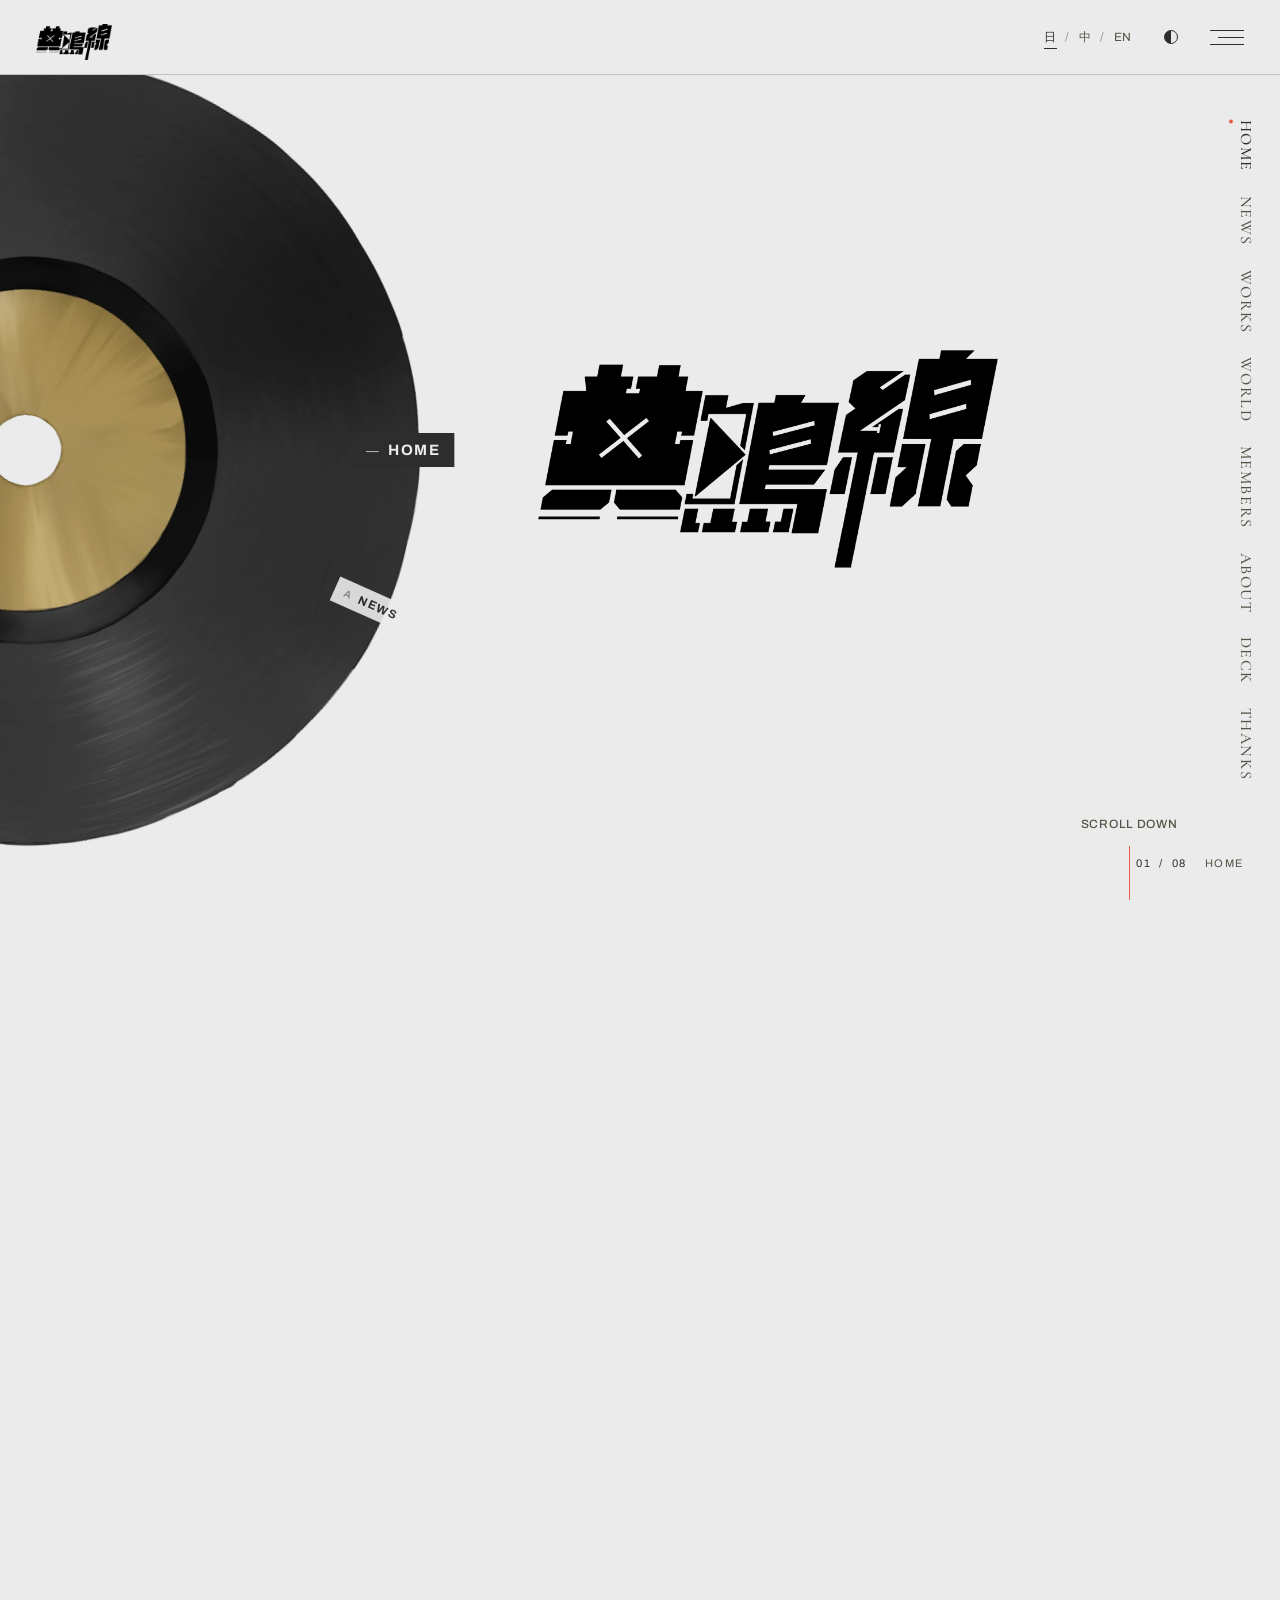
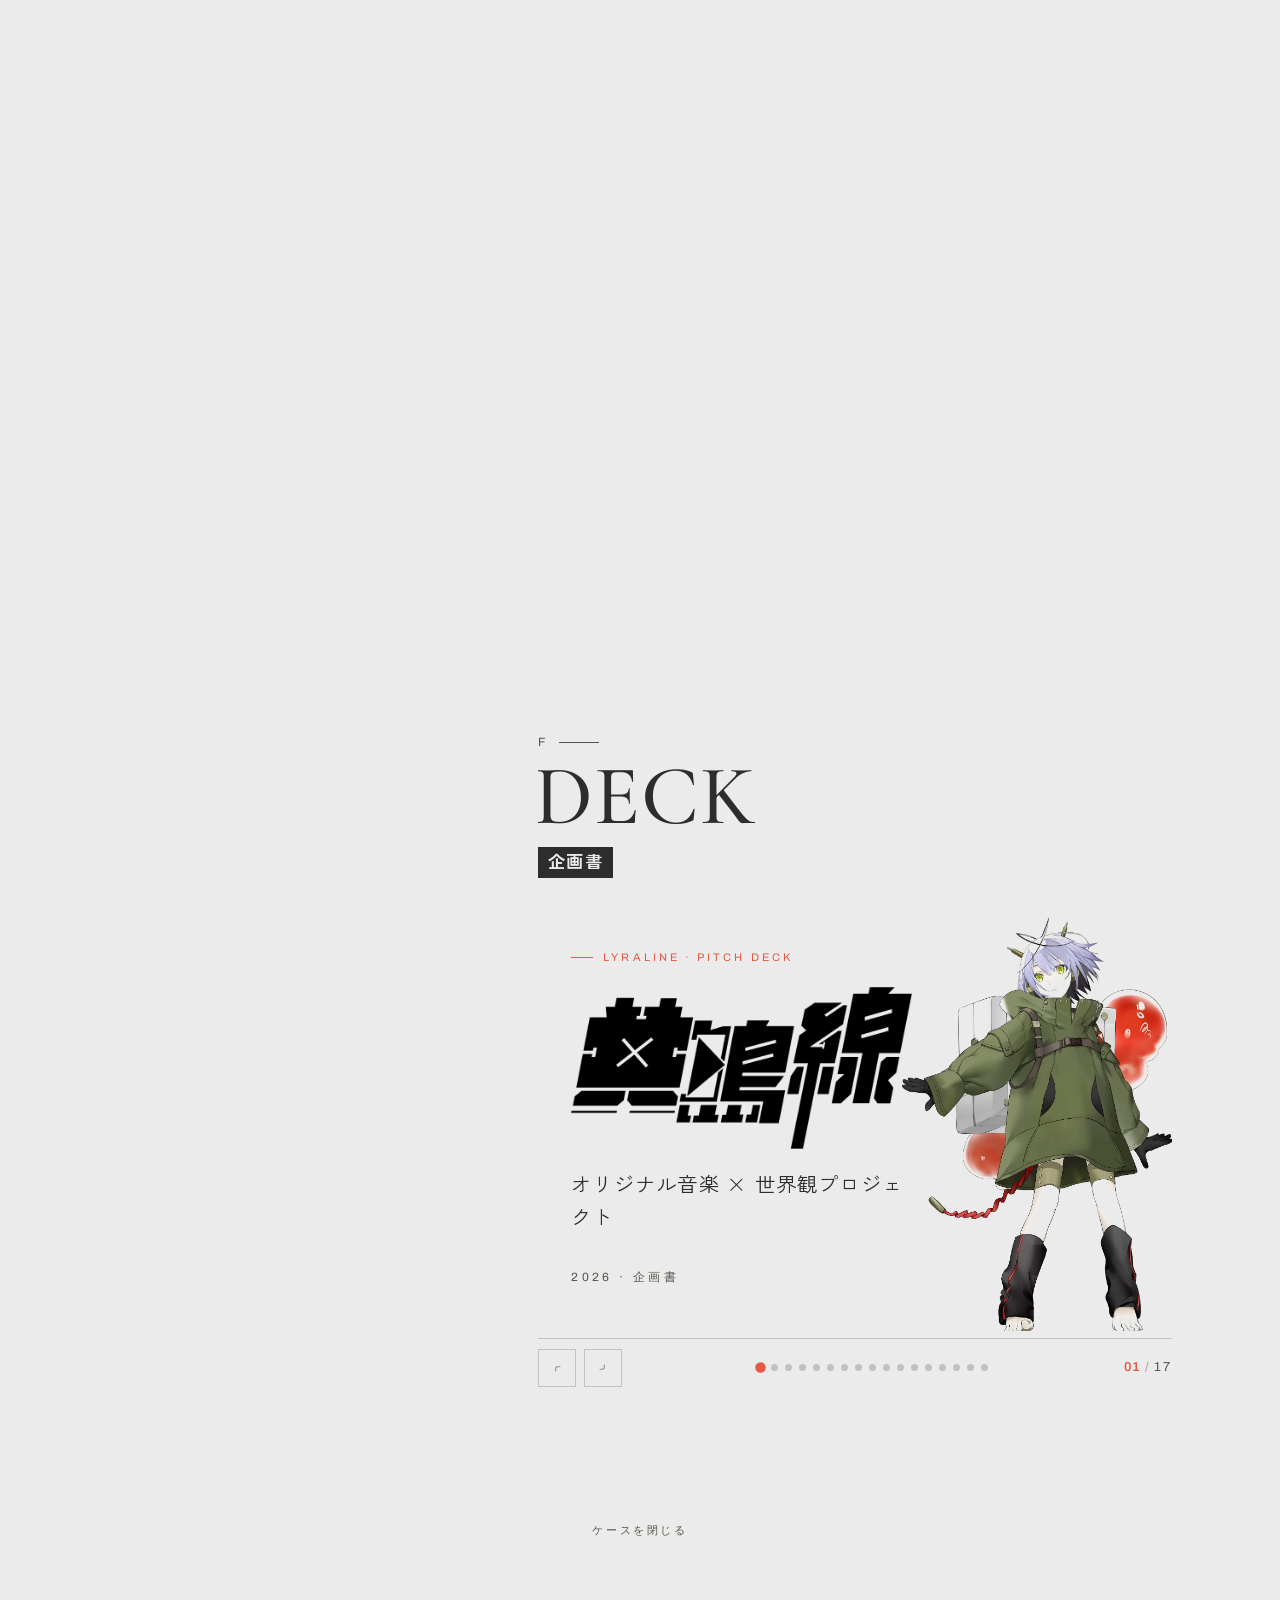
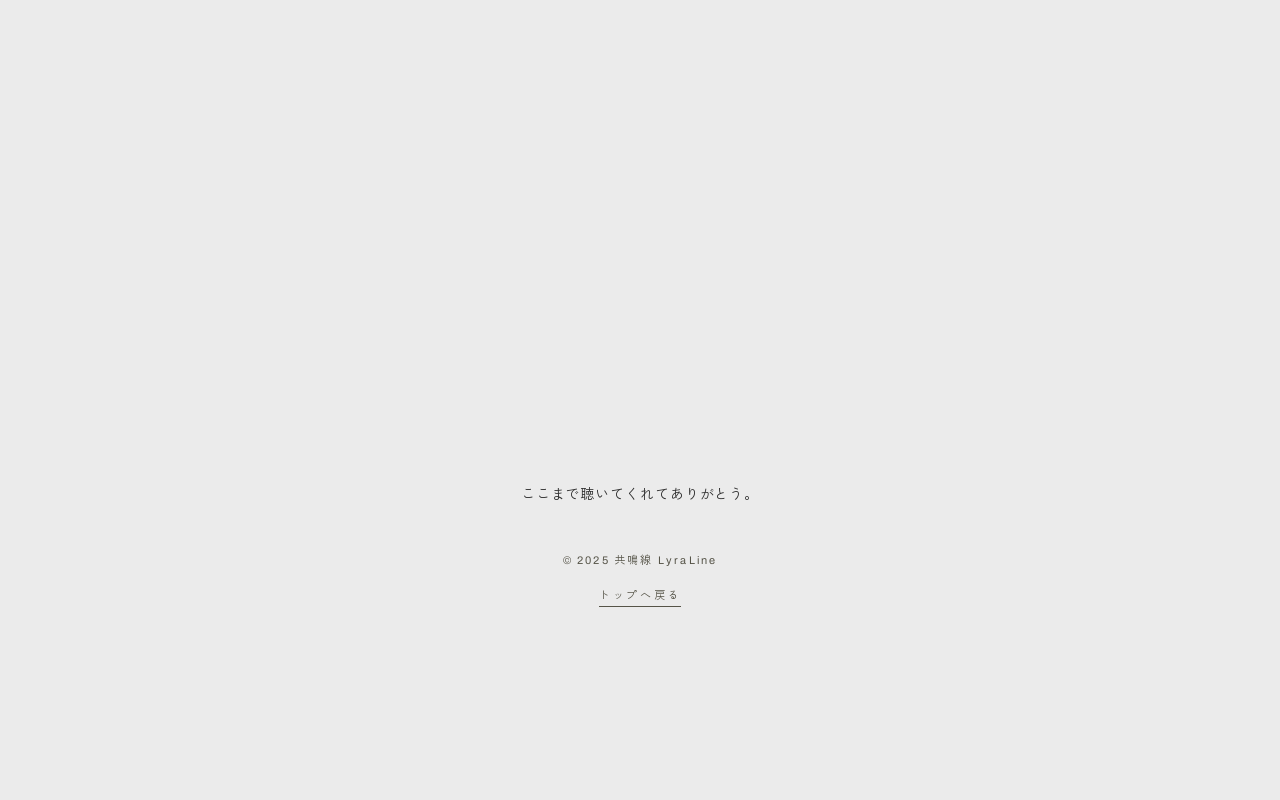
==== commit 45097dae: "Update site: members, copy, case animation, remove gallery" ====
--- a/index-2.html
+++ b/index-2.html
@@ -1,5 +1,5 @@
 <!DOCTYPE html>
-<html lang="ja" data-theme="light" data-case-mode="v1">
+<html lang="ja" data-theme="light" data-case-mode="v3">
 
 <!-- Mirrored from https://wavepicker.com/index.html by HTTrack Website Copier/3.x [XR&CO], Wed, 18 Nov 2026 15:18:28 GMT -->
 <!-- Added by HTTrack --><meta http-equiv="content-type" content="text/html;charset=utf-8" /><!-- /Added by HTTrack -->
@@ -12,6 +12,7 @@
 <link rel="preconnect" href="https://fonts.gstatic.com/" crossorigin>
 <!-- 字体：参考 KAMITSUBAKI STUDIO（acumin-pro + 秀英角ゴシック，均为 Adobe Fonts 付费字体）→ 免费替代 Archivo + Zen Kaku Gothic New；简体中文用 Noto Sans SC -->
 <link href="https://fonts.googleapis.com/css2?family=Cormorant+Garamond:wght@500;600&amp;family=Archivo:wght@300;400;500;600;800&amp;family=Zen+Kaku+Gothic+New:wght@400;500;700&amp;family=Noto+Sans+SC:wght@400;500;700&amp;display=swap" rel="stylesheet">
+<!-- Swiper 6.8.4（与 pndr.thinkr.jp 同版本，本地化以便离线/GitHub Pages 使用） -->
 <link rel="stylesheet" href="css/style.css">
 </head>
 <body>
@@ -32,8 +33,16 @@
       <img class="strap-img strap-open" src="docs/img/case/open.png" alt="">
     </div>
   </div>
+  <!-- v3 默认：MG 转场式残影划开（case4.jpg 向下划走，多层错开拖影 + 弹性）；v1/v2 保留 -->
+  <div class="intro-case case-v3" aria-hidden="true">
+    <div class="wipe-layer w5"></div>
+    <div class="wipe-layer w4"></div>
+    <div class="wipe-layer w3"></div>
+    <div class="wipe-layer w2"></div>
+    <div class="wipe-layer w1"></div>
+    <img class="wipe-layer w-main" src="docs/img/case/case4.jpg" alt="">
+  </div>
   <div class="intro-mark">
-    <img class="intro-logo" src="assets/img/logo.webp" alt="共鳴線 LyraLine">
     <div class="intro-tip">Click to open the case</div>
   </div>
 </div>
@@ -167,12 +176,13 @@
       </div>
       <ol class="subnav">
         <li data-i18n="members.sub1"></li>
+        <li data-i18n="members.sub2"></li>
         <li data-i18n="members.sub3"></li>
       </ol>
-      <p class="lead members-lead" data-i18n="members.lead"></p>
+      <p class="lead" data-i18n="members.lead" style="margin-bottom: 18px"></p>
       <!-- 成员内容在 js/data.js -->
       <div class="member-grid" id="homeMembers"></div>
-      <p class="muted members-note" data-i18n="members.note"></p>
+      <p class="muted" data-i18n="members.note" style="margin-top: 18px"></p>
       <a class="btn-more" href="members.html"><span data-i18n="members.more"></span><i class="chev" aria-hidden="true"></i></a>
     </div>
   </section>
@@ -227,6 +237,7 @@
       </div>
     </div>
   </section>
+
 </main>
 
 <!-- ===== 尾页：合上手提箱（绑带合入，参考 shiyonglizi.jpg） ===== -->
@@ -241,6 +252,15 @@
       <img class="strap-img strap-open" src="docs/img/case/open.png" alt="">
       <img class="strap-img strap-closed" src="docs/img/case/closed.png" alt="">
     </div>
+  </div>
+  <!-- v3：与开场相反，case4.jpg 带残影从下往上划入合箱（旧版 v1/v2 代码保留） -->
+  <div class="case-footer-v3" aria-hidden="true">
+    <div class="wipe-layer w5"></div>
+    <div class="wipe-layer w4"></div>
+    <div class="wipe-layer w3"></div>
+    <div class="wipe-layer w2"></div>
+    <div class="wipe-layer w1"></div>
+    <img class="wipe-layer w-main" src="docs/img/case/case4.jpg" alt="">
   </div>
   <span class="kicker" data-i18n="footer.close"></span>
   <div class="case-scene">
--- a/css/style.css
+++ b/css/style.css
@@ -480,6 +480,21 @@
 .scroll-arrow::after { content: ''; position: absolute; inset: 0; background: var(--accent); animation: cue 1.8s var(--ease-io) infinite; }
 @keyframes cue { 0% { transform: translateY(-100%); } 60%, 100% { transform: translateY(100%); } }
 
+/* 内部滚动提示：内容可滚动但用户迟迟没翻动时，竖排浮现"按住向下拖动"并闪烁 */
+.drag-hint {
+  position: absolute; top: 50%; right: 3px; transform: translateY(-50%);
+  writing-mode: vertical-rl; text-orientation: mixed;
+  font-size: 11px; letter-spacing: .28em; color: var(--muted);
+  display: flex; align-items: center; gap: 10px;
+  opacity: 0; pointer-events: none; z-index: 2;
+  transition: opacity .6s var(--ease-out);
+}
+.drag-hint::before { content: ''; width: 1px; height: 30px; background: var(--accent); order: 2; }
+.drag-hint span { order: 1; }
+/* 呼吸式渐显渐出：慢周期、单次明暗，不闪烁 */
+.drag-hint.is-show { animation: dragBreathe 3.6s ease-in-out infinite; }
+@keyframes dragBreathe { 0%, 100% { opacity: .12; } 50% { opacity: .9; } }
+
 /* ---------- B 作品 ---------- */
 .works-grid { display: grid; grid-template-columns: 1fr; gap: 14px; margin-top: 8px; align-items: start; }
 .track { display: flex; gap: 16px; align-items: center; padding: 14px 0; }
@@ -522,26 +537,7 @@
 .avatar::after { content: ''; position: absolute; inset: 44%; border-radius: 50%; background: var(--bg); }   /* 小唱片头像 */
 .member h3 { font-size: 14px; }
 .member p { font-size: 12px; color: var(--muted); }
-/* Members 一屏放得下：压缩格子与间距，取消板块内滚动（之前要上下滚才能看到按钮） */
-#members { padding-top: 5vh; padding-bottom: 4vh; }
-#members .page-inner { max-height: none; overflow: visible; }
-#members .members-lead, #members .members-note { font-size: 13px; }
-#members .members-lead { margin-bottom: 10px; }
-#members .member { padding: 10px 12px; }
-#members .avatar { width: 48px; height: 48px; margin-bottom: 6px; }
-#members .member h3 { font-size: 13px; }
-#members .member p { font-size: 11px; line-height: 1.5; }
-#members .members-note { margin-top: 10px; }
-#members .btn-more { margin-top: 12px; }
-@media (max-height: 700px) {
-  #members { padding-top: 3vh; padding-bottom: 2vh; }
-  #members .members-lead, #members .members-note { font-size: 12px; }
-  #members .members-lead { margin-bottom: 6px; }
-  #members .member { padding: 7px 10px; }
-  #members .avatar { width: 40px; height: 40px; margin-bottom: 4px; }
-  #members .members-note { margin-top: 6px; }
-  #members .btn-more { margin-top: 8px; height: 46px; }
-}
+/* Members 恢复旧版：内容超出一屏时在 .page-inner 内原生滚动，滚到底再翻页 */
 
 /* ---------- E 关于我们 ---------- */
 .platforms { display: flex; flex-wrap: wrap; gap: 10px; margin: 18px 0 26px; }
@@ -686,9 +682,98 @@
 }
 .case-footer-v2 .strap-closed { opacity: 0; }
 .case-footer-v2 .strap-open { opacity: 1; transform: translate(-50%, -50%); }
-.footer.is-active .case-footer-v2 .case-lid { transform: none; }
 .footer.is-active .case-footer-v2 .strap-closed { opacity: 1; transition-delay: .72s; }
 .footer.is-active .case-footer-v2 .strap-open { opacity: 0; transition-delay: .72s; }
+
+/* =====================================================================
+   v3（默认）：MG 转场残影。case4.jpg 多层错开、弹性划走 / 划入。
+   v1（?case=v1）与 v2（?case=new）完整保留。
+   --------------------------------------------------------------------- */
+.case-v3, .case-footer-v3 { display: none; }
+.wipe-layer {
+  position: absolute; left: 0; top: 0; width: 100%; height: 100%;
+  object-fit: cover; object-position: center; will-change: transform, opacity;
+  transform-origin: 50% 50%;
+}
+/* 主层：完整 case4.jpg（最底，向下划得最快） */
+.case-v3 .w-main { z-index: 1; opacity: 1; }
+/* 拖影层：灰色横条（参考 casetrial.mp4 的白底灰条），叠在主层上方，位移逐级更小 → 形成拖尾阶梯。
+   开场背景已改为透明露出网站，故拖影用灰系而非白系，才能在浅色网站上看见。 */
+.case-v3 .w1, .case-v3 .w2, .case-v3 .w3, .case-v3 .w4, .case-v3 .w5 {
+  background: linear-gradient(to bottom, rgba(120,120,120,.42) 0%, rgba(150,150,150,.20) 60%, rgba(150,150,150,0) 100%);
+  background-size: 100% 11vh; background-position: top; background-repeat: no-repeat;
+}
+.case-v3 .w1 { z-index: 2; }
+.case-v3 .w2 { z-index: 3; }
+.case-v3 .w3 { z-index: 4; }
+.case-v3 .w4 { z-index: 5; }
+.case-v3 .w5 { z-index: 6; }
+
+/* 残影划走后直接露出网站本身，不再用深色底遮挡 */
+html[data-case-mode="v3"] .intro { background: transparent; }
+html[data-case-mode="v3"] .intro-lid,
+html[data-case-mode="v3"] .intro-base,
+html[data-case-mode="v3"] .intro .case-v1,
+html[data-case-mode="v3"] .case-v2 { display: none; }
+html[data-case-mode="v3"] .case-v3 { display: block; }
+/* 透明背景下提示文字改深色，开屏不再显示白色字标（logo 已从 HTML 移除） */
+html[data-case-mode="v3"] .intro-mark { color: var(--ink); }
+html[data-case-mode="v3"] .intro-logo { display: none; }
+/* 开场：初始铺满；is-open 时向下划走，弹性缓动，残影层逐层延迟并略微缩放/偏移制造拖影 */
+html[data-case-mode="v3"] .case-v3 .wipe-layer {
+  transform: translateY(0) scale(1);
+  transition: transform 1.05s cubic-bezier(.62,.02,.24,1), opacity 1.05s ease-in;
+}
+/* 拖影横条初始隐藏在顶部；开箱时随主图下移并淡出，留在主图边缘之后形成尾巴 */
+html[data-case-mode="v3"] .case-v3 .w1,
+html[data-case-mode="v3"] .case-v3 .w2,
+html[data-case-mode="v3"] .case-v3 .w3,
+html[data-case-mode="v3"] .case-v3 .w4,
+html[data-case-mode="v3"] .case-v3 .w5 { opacity: 0; }
+html[data-case-mode="v3"] .intro:not(.is-open) .case-v3 .w1,
+html[data-case-mode="v3"] .intro:not(.is-open) .case-v3 .w2,
+html[data-case-mode="v3"] .intro:not(.is-open) .case-v3 .w3,
+html[data-case-mode="v3"] .intro:not(.is-open) .case-v3 .w4,
+html[data-case-mode="v3"] .intro:not(.is-open) .case-v3 .w5 { opacity: 0; }
+.intro.is-open .case-v3 .w-main { transform: translateY(120%) scale(1.01); }
+/* 拖影逐级下移、逐级淡出；终点比主图小 → 尾巴留在上方；延迟错开制造弹性拖尾 */
+.intro.is-open .case-v3 .w1 { animation: ghost1 1.05s cubic-bezier(.5,0,.3,1) .05s forwards; }
+.intro.is-open .case-v3 .w2 { animation: ghost2 1.05s cubic-bezier(.5,0,.3,1) .12s forwards; }
+.intro.is-open .case-v3 .w3 { animation: ghost3 1.05s cubic-bezier(.5,0,.3,1) .19s forwards; }
+.intro.is-open .case-v3 .w4 { animation: ghost4 1.05s cubic-bezier(.5,0,.3,1) .26s forwards; }
+.intro.is-open .case-v3 .w5 { animation: ghost5 1.05s cubic-bezier(.5,0,.3,1) .33s forwards; }
+@keyframes ghost1 { 0% { transform: translateY(0); opacity: 0; } 30% { opacity: .7; } 100% { transform: translateY(115%); opacity: 0; } }
+@keyframes ghost2 { 0% { transform: translateY(0); opacity: 0; } 30% { opacity: .52; } 100% { transform: translateY(98%); opacity: 0; } }
+@keyframes ghost3 { 0% { transform: translateY(0); opacity: 0; } 30% { opacity: .38; } 100% { transform: translateY(82%); opacity: 0; } }
+@keyframes ghost4 { 0% { transform: translateY(0); opacity: 0; } 30% { opacity: .26; } 100% { transform: translateY(66%); opacity: 0; } }
+@keyframes ghost5 { 0% { transform: translateY(0); opacity: 0; } 30% { opacity: .16; } 100% { transform: translateY(50%); opacity: 0; } }
+
+/* Thanks：回退到上一版 v1 的绑带合入效果（case-straps 保持显示）。
+   v3 残影合箱代码完整保留，只是不启用；如需再试残影版可改回这段开关。 */
+html[data-case-mode="v3"] .case-footer-v2,
+html[data-case-mode="v3"] .case-footer-v3 { display: none; }
+.case-footer-v3 .wipe-layer { transform: translateY(115%) scale(1.02); opacity: 0; }
+.case-footer-v3 .w-main { z-index: 6; }
+.case-footer-v3 .w1 { z-index: 5; }
+.case-footer-v3 .w2 { z-index: 4; }
+.case-footer-v3 .w3 { z-index: 3; }
+.case-footer-v3 .w4 { z-index: 2; }
+.case-footer-v3 .w5 { z-index: 1; }
+.footer.is-active .case-footer-v3 .wipe-layer {
+  transform: translateY(0) scale(1);
+  transition: transform 1.1s cubic-bezier(.62,.02,.24,1), opacity .9s ease-out;
+}
+.footer.is-active .case-footer-v3 .w-main { opacity: 1; transition-delay: .30s; }
+.footer.is-active .case-footer-v3 .w1 { opacity: .30; transition-delay: .24s; }
+.footer.is-active .case-footer-v3 .w2 { opacity: .22; transition-delay: .18s; }
+.footer.is-active .case-footer-v3 .w3 { opacity: .15; transition-delay: .12s; }
+.footer.is-active .case-footer-v3 .w4 { opacity: .09; transition-delay: .06s; }
+.footer.is-active .case-footer-v3 .w5 { opacity: .05; }
+
+@media (prefers-reduced-motion: reduce) {
+  html[data-case-mode="v3"] .case-v3 .wipe-layer,
+  .case-footer-v3 .wipe-layer { transition-duration: .2s !important; transition-delay: 0s !important; }
+}
 
 /* =====================================================================
    手机端：唱片改为顶部半圆，内容全宽；唱片左右横向弹入弹出
@@ -715,6 +800,8 @@
   .content { margin-left: 0; padding: 0 20px; }
   .page { padding: calc(12vh + var(--disc-r) + 3vh) 0 5vh; justify-content: flex-start; }
   .page-inner { padding-right: 0; }
+  /* 拖动提示放到竖向滚动条右侧（越过 content 的 20px 内边距，贴近视口右缘） */
+  .drag-hint { right: -14px; }
   .card { padding: 14px 0; }
   .card-date { font-size: 14px; }
   .dir-list a { padding: 10px 0; }
@@ -897,9 +984,15 @@
 .player iframe { position: absolute; inset: 0; width: 100%; height: 100%; border: 0; }
 .player.ph { max-height: none; background-color: var(--bg-2); background-size: cover; background-position: center; }
 .player.ph span { padding: 6px 12px; background: var(--bg); }
+.player.ph span:empty { display: none; }   /* 占位文案三语已清空：不留下空色块 */
 .player-link { display: grid; place-items: center; text-decoration: none; color: var(--ink); }
-.player-link span { padding: 10px 20px; background: var(--bg); border: 1px solid var(--ink); transition: background .25s var(--ease-out), color .25s var(--ease-out); }
+.player-link span { padding: 10px 20px; background: var(--bg); border: 1px solid var(--ink); transition: background .25s var(--ease-out), color .25s var(--ease-out), opacity .3s var(--ease-out); }
 .player-link:hover span { background: var(--ink); color: var(--bg); }
+/* 有鼠标时：按钮默认藏起来不挡封面，悬停/聚焦才浮现 */
+@media (hover: hover) {
+  .player-link span { opacity: 0; }
+  .player-link:hover span, .player-link:focus-visible span { opacity: 1; }
+}
 .player-src { display: flex; gap: 18px; margin-bottom: 20px; }
 .player-src button {
   border: 0; background: none; padding: 4px 0; cursor: pointer; color: var(--muted);
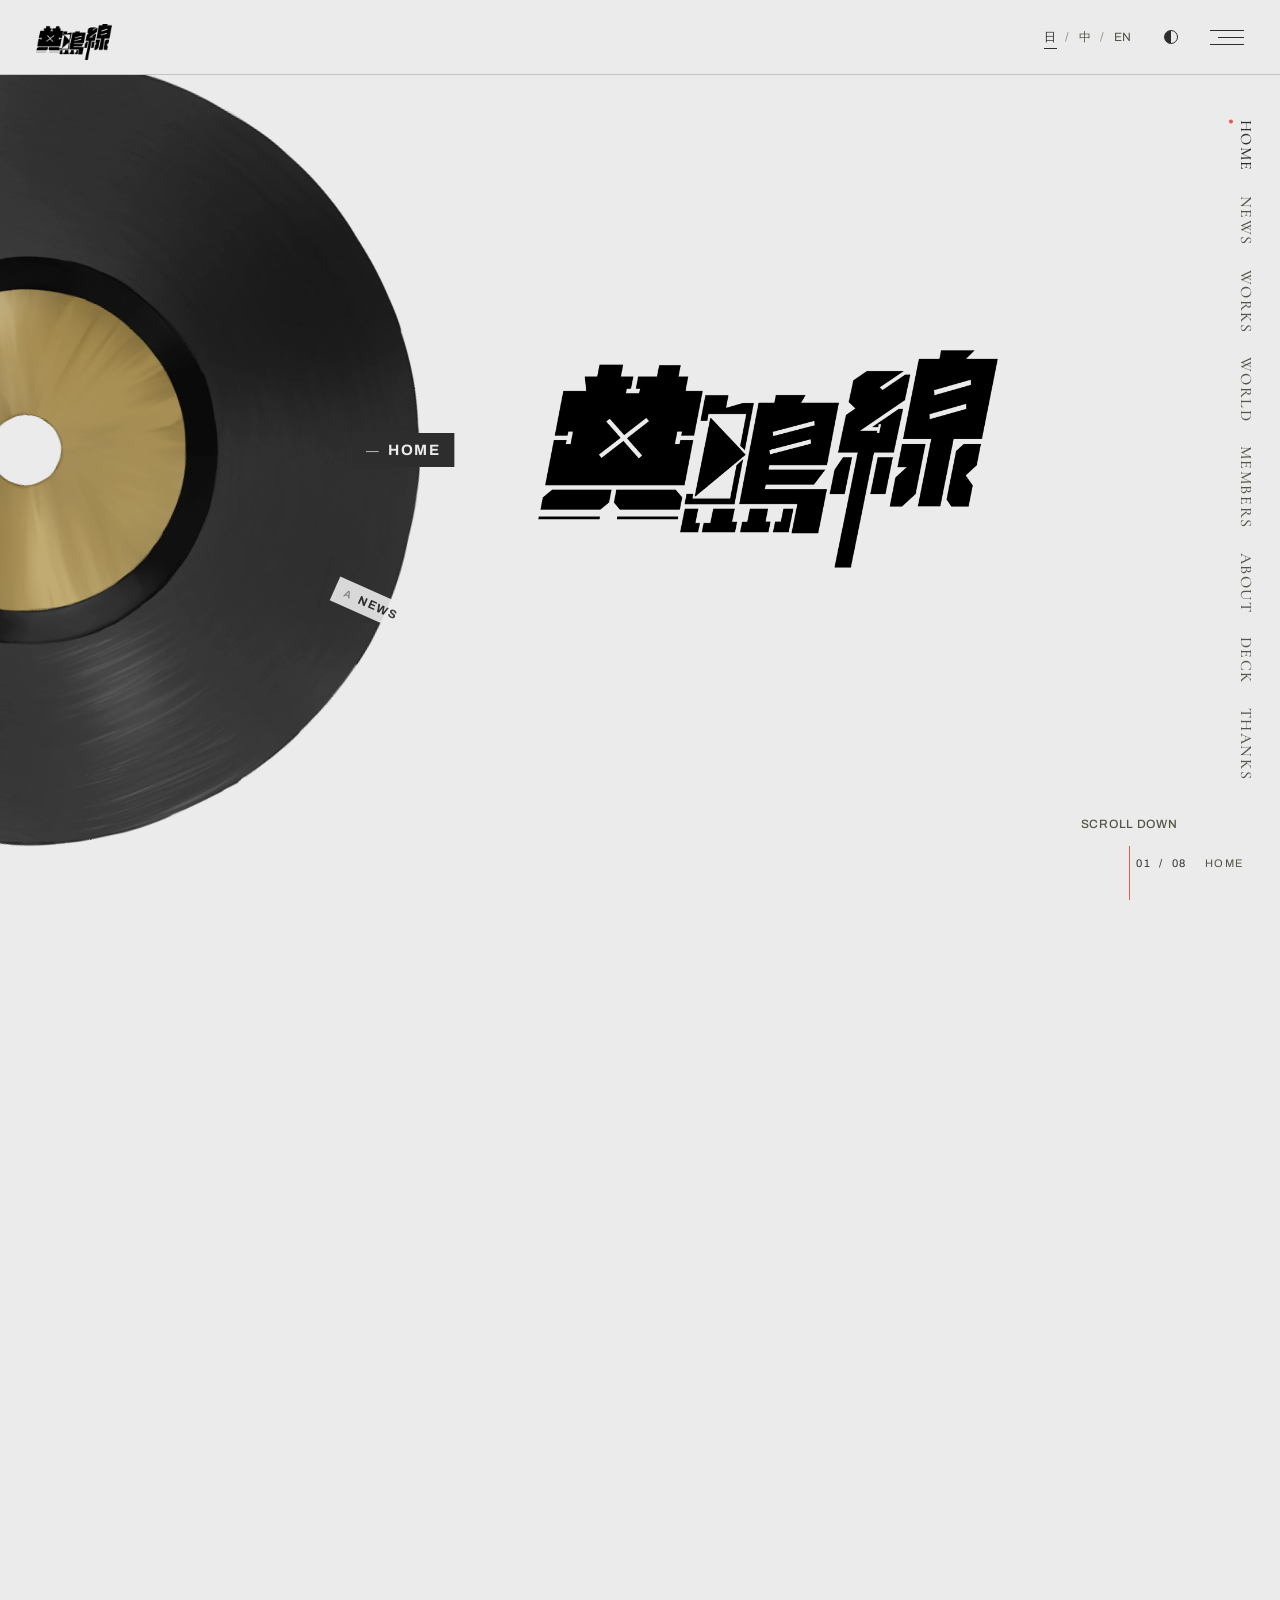
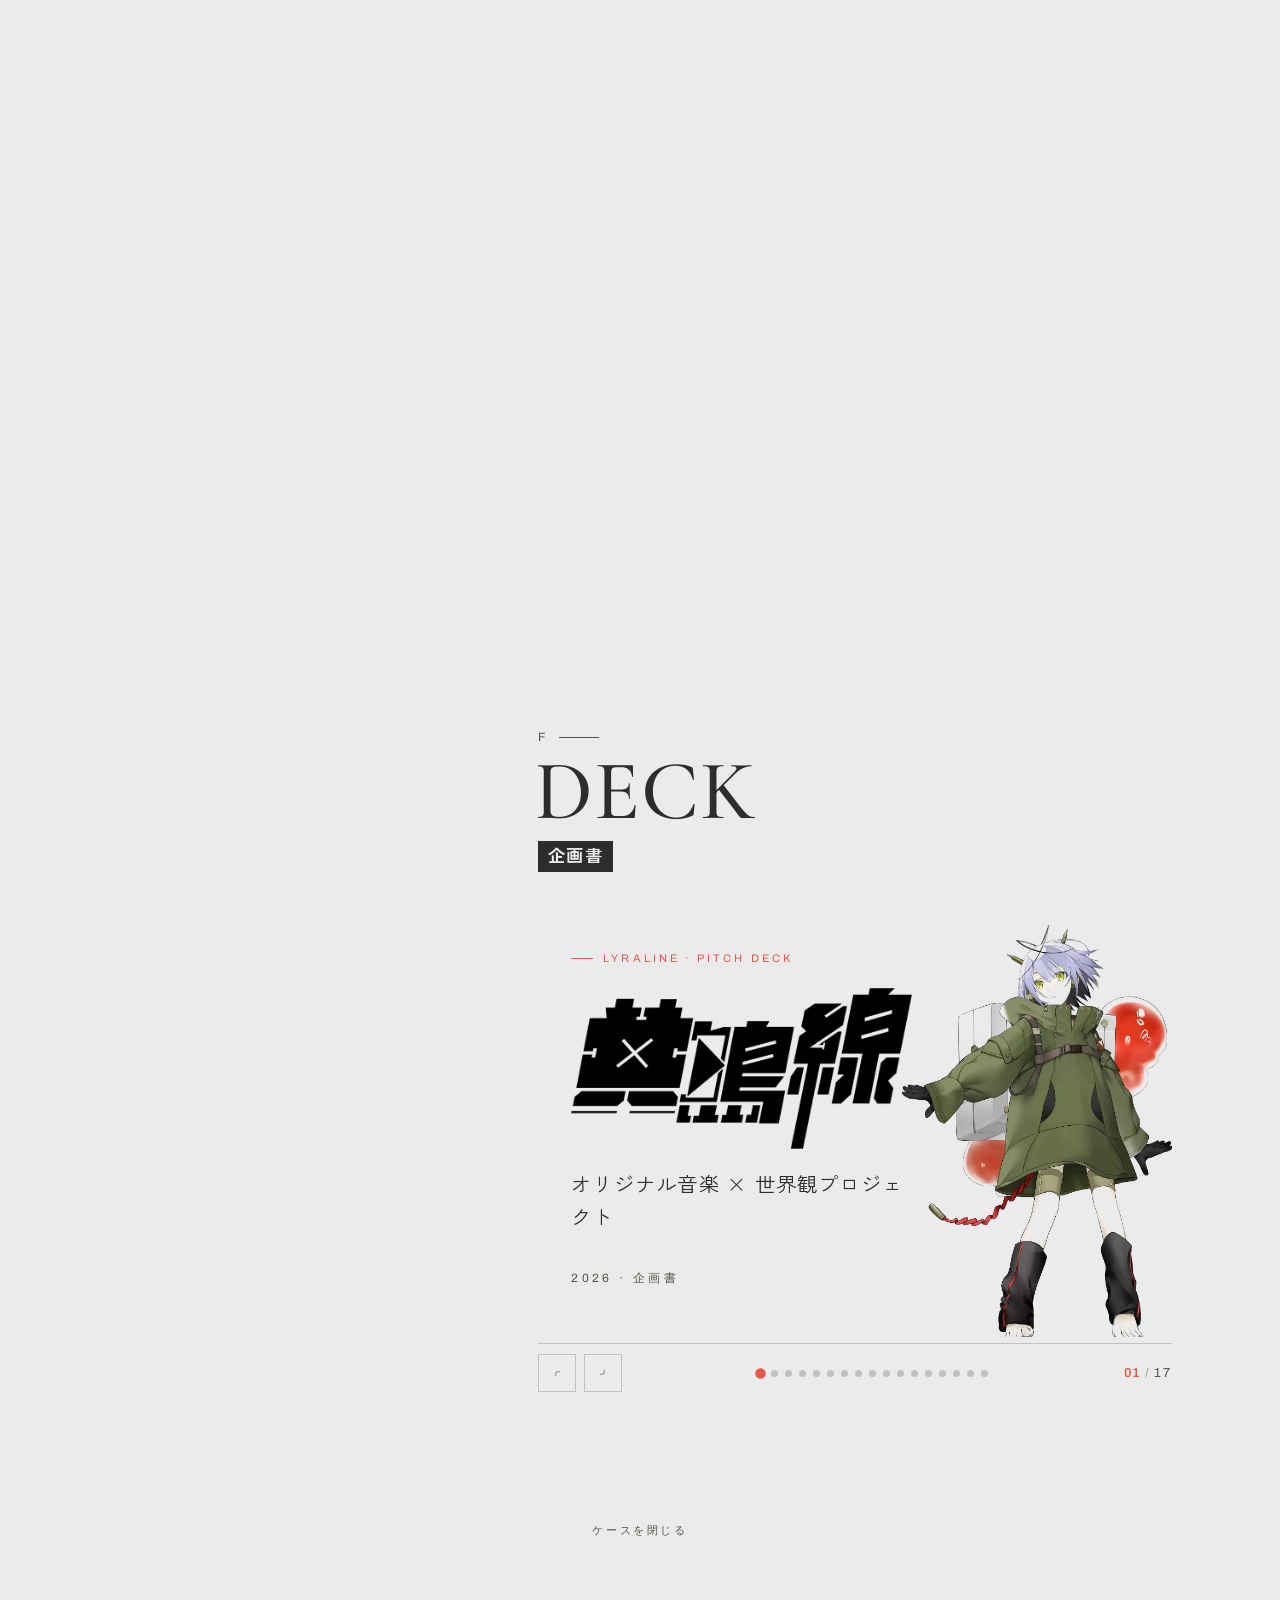
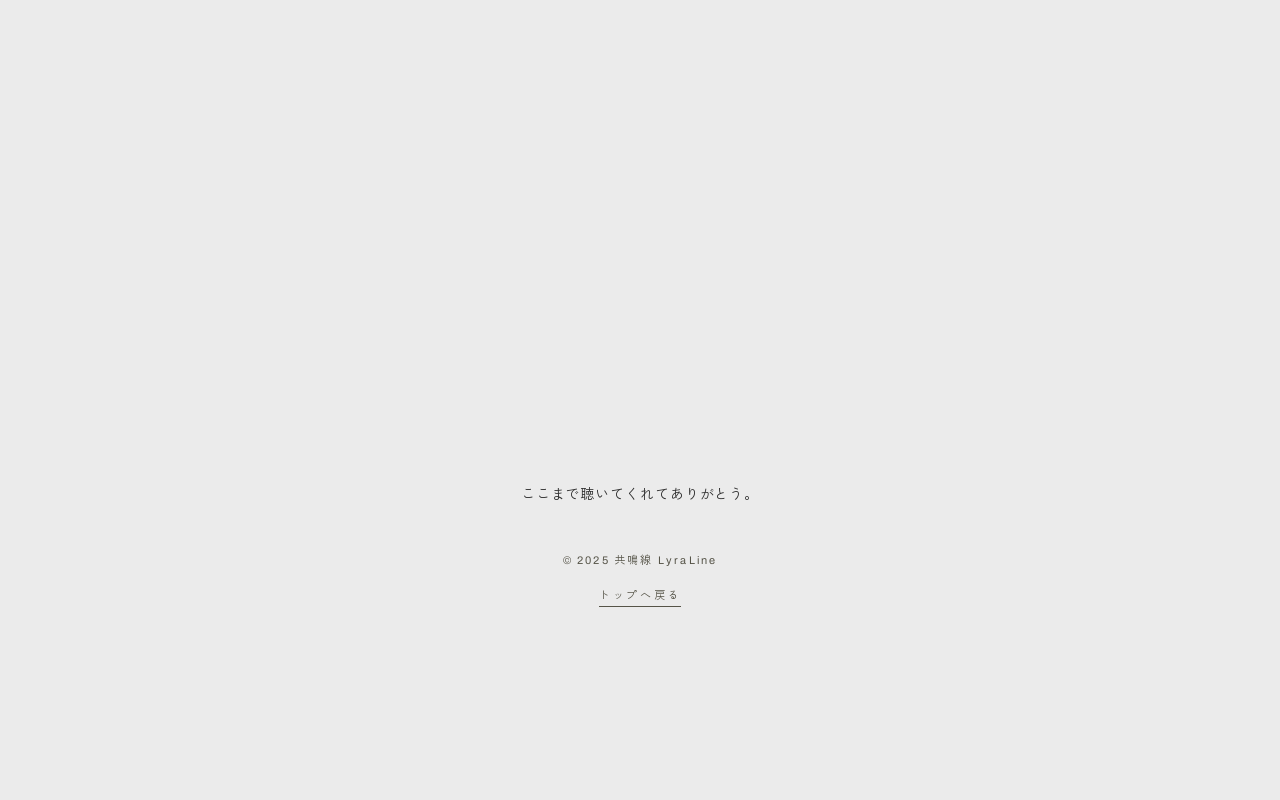
==== commit 080fef73: "Optimize images to WebP losslessly (23 images)" ====
--- a/index-2.html
+++ b/index-2.html
@@ -22,14 +22,14 @@
   <div class="intro-lid"></div>
   <div class="intro-base"></div>
   <div class="intro-case case-v1">
-    <div class="case-half l"><img src="docs/img/case/closed.png" alt=""></div>
-    <div class="case-half r"><img src="docs/img/case/closed.png" alt=""></div>
+    <div class="case-half l"><img src="docs/img/case/closed.webp" alt=""></div>
+    <div class="case-half r"><img src="docs/img/case/closed.webp" alt=""></div>
   </div>
   <!-- 新版：先解开绑带（交叉 → 竖直），再沿左侧铰链把箱盖翻开 -->
   <div class="intro-case case-v2" aria-hidden="true">
-    <div class="case-inner"><img class="case-reveal" src="docs/img/case/char.png" alt=""></div>
+    <div class="case-inner"><img class="case-reveal" src="docs/img/case/char.webp" alt=""></div>
     <div class="case-front">
-      <img class="strap-img strap-closed" src="docs/img/case/closed.png" alt="">
+      <img class="strap-img strap-closed" src="docs/img/case/closed.webp" alt="">
       <img class="strap-img strap-open" src="docs/img/case/open.png" alt="">
     </div>
   </div>
@@ -157,7 +157,7 @@
           <p class="muted" data-i18n="world.p2"></p>
         </div>
         <div class="char-card">
-          <img src="docs/img/WP7FullBodyTransparentBG.png" alt="WP-7">
+          <img src="docs/img/WP7FullBodyTransparentBG.webp" alt="WP-7">
           <div class="char-name">WP-7</div>
           <div class="char-role" data-i18n="world.char.role"></div>
           <p class="char-desc" data-i18n="world.char.desc"></p>
@@ -250,7 +250,7 @@
   <div class="case-footer-v2" aria-hidden="true">
     <div class="case-lid">
       <img class="strap-img strap-open" src="docs/img/case/open.png" alt="">
-      <img class="strap-img strap-closed" src="docs/img/case/closed.png" alt="">
+      <img class="strap-img strap-closed" src="docs/img/case/closed.webp" alt="">
     </div>
   </div>
   <!-- v3：与开场相反，case4.jpg 带残影从下往上划入合箱（旧版 v1/v2 代码保留） -->
@@ -264,8 +264,8 @@
   </div>
   <span class="kicker" data-i18n="footer.close"></span>
   <div class="case-scene">
-    <img class="case-banner" src="docs/img/case/thanks.png" alt="Thanks!">
-    <img class="case-character" src="docs/img/case/char.png" alt="">
+    <img class="case-banner" src="docs/img/case/thanks.webp" alt="Thanks!">
+    <img class="case-character" src="docs/img/case/char.webp" alt="">
   </div>
   <p class="footer-line" data-i18n="footer.line"></p>
   <p class="footer-copy" data-i18n="footer.copy"></p>
--- a/css/style.css
+++ b/css/style.css
@@ -1,1270 +1,1280 @@
-/* =====================================================================
-   共鳴線 LyraLine — v2 结构 demo
-   左：唱片舞台（position:fixed，随板块切换弹入弹出）
-   右：内容列（正常滚动）
-   ===================================================================== */
-
-:root {
-  /* ---- 企划色板（主题色设定稿）----
-     高亮主题色 #E65947 / 辅助文本 #565448 / 辅助文本2 #6A724D / 青 #499CAB / 淡紫 #D8D5F0
-     白色 #EBEBEB / 灰色 #D9D9D9 / 基础黑色 #2D2D2D / 可选区灰色 = #E7E7E7 → #303030 的灰阶
-     版式参考 KAMITSUBAKI STUDIO：大面积黑白灰 + 直角细线，高亮红只用在"当前 / 聚焦"上 */
-  --c-red: #e65947;
-  --c-text: #565448;
-  --c-olive: #6a724d;
-  --c-teal: #499cab;
-  --c-lavender: #d8d5f0;
-  --c-white: #ebebeb;
-  --c-gray: #d9d9d9;
-  --c-black: #2d2d2d;
-
-  --bg: var(--c-white);
-  --bg-2: var(--c-gray);
-  --ink: var(--c-black);
-  --muted: var(--c-text);
-  --line: rgba(45, 45, 45, .22);
-  --accent: var(--c-red);
-  --on-accent: var(--c-white);  /* 高亮色上的文字 */
-  --panel: transparent;
-  --case: var(--c-black);       /* 手提箱（入场 / 尾页）固定用深色 */
-  --case-ink: var(--c-white);
-
-  /* ---- 唱片几何（桌面端） ---- */
-  /* 唱片右边缘 = disc-cx + disc-r ≈ 画面左侧 1/3（33vw） */
-  --disc-r: 31vw;               /* 半径 */
-  --disc-cx: 2vw;               /* 圆心距左边缘（负数 = 圆心在屏幕外） */
-  --content-left: 42vw;         /* 右侧文字列起点（留出唱片 + 转盘标签的位置） */
-  --content-right: 8vw;
-
-  --ease-out: cubic-bezier(.22, 1, .36, 1);
-  --ease-in: cubic-bezier(.5, 0, .75, .2);
-  --ease-pop: cubic-bezier(.3, 1.35, .5, 1);   /* 弹入时的回弹 */
-  --ease-io: cubic-bezier(.65, 0, .35, 1);
-
-  --font-display: 'Cormorant Garamond', 'Times New Roman', serif;   /* 超大标题 / 竖排导航（参考神椿市的 PROJECT THEME） */
-  --font-latin: 'Archivo', 'Helvetica Neue', Arial, sans-serif;
-  --font-ja: 'Zen Kaku Gothic New', 'Hiragino Kaku Gothic ProN', 'Yu Gothic', 'Meiryo', sans-serif;
-  --font-zh: 'Noto Sans SC', 'PingFang SC', 'Microsoft YaHei', sans-serif;
-}
-
-html[data-theme="dark"] {
-  --bg: var(--c-black);
-  --bg-2: #3c3c3c;              /* 取自可选区灰阶 */
-  --ink: var(--c-white);
-  --muted: #a3a29b;             /* 辅助文本在深底上提亮一档，保证可读 */
-  --line: rgba(235, 235, 235, .22);
-  --case: #1f1f1f;
-}
-
-@media (max-width: 1100px) and (min-width: 769px) {
-  :root { --disc-r: 36vw; --disc-cx: -4vw; --content-left: 42vw; --content-right: 5vw; }
-}
-
-/* ---------- base ---------- */
-*, *::before, *::after { box-sizing: border-box; margin: 0; padding: 0; }
-/* 整屏翻页：根节点不允许用户直接滚动（滚轮/触摸/键盘由 main.js 接管，翻页用 rAF 缓动），
-   只有 .page-inner / .menu 这类内部滚动容器可以原生滚动 */
-html { overflow: hidden; touch-action: pinch-zoom; -webkit-text-size-adjust: 100%; }
-body {
-  background: var(--bg);
-  color: var(--ink);
-  font-family: var(--font-latin), var(--font-ja);
-  font-size: 15px;
-  line-height: 1.9;
-  letter-spacing: .06em;
-  overflow-x: hidden;
-  -webkit-font-smoothing: antialiased;
-  transition: background-color .4s, color .4s;
-}
-html:lang(zh) body { font-family: var(--font-latin), var(--font-zh); }
-body.is-locked { overflow: hidden; }
-a { color: inherit; }
-img { max-width: 100%; display: block; }
-button { font: inherit; color: inherit; }
-
-.kicker { font-family: var(--font-latin); font-size: 11px; letter-spacing: .24em; text-transform: uppercase; color: var(--muted); }
-.muted { color: var(--muted); }
-.lead { font-size: clamp(15px, 1.1vw, 17px); line-height: 2; letter-spacing: .08em; max-width: 34em; }
-.page-inner p.muted { line-height: 2; letter-spacing: .08em; }
-
-
-/* 小箭头 ↗（参考站的 Explore ↗ / 一覧を見る ↗） */
-.arrow {
-  display: inline-block; width: .75em; height: .75em; flex: none;
-  background: currentColor; vertical-align: baseline;
-  -webkit-mask: url("data:image/svg+xml,%3Csvg xmlns='http://www.w3.org/2000/svg' viewBox='0 0 12 12' fill='none' stroke='%23000' stroke-width='1'%3E%3Cpath d='M1.5 10.5 10.5 1.5M4 1.5h6.5V8'/%3E%3C/svg%3E") center / contain no-repeat;
-          mask: url("data:image/svg+xml,%3Csvg xmlns='http://www.w3.org/2000/svg' viewBox='0 0 12 12' fill='none' stroke='%23000' stroke-width='1'%3E%3Cpath d='M1.5 10.5 10.5 1.5M4 1.5h6.5V8'/%3E%3C/svg%3E") center / contain no-repeat;
-  transition: transform .3s var(--ease-out);
-}
-a:hover .arrow { transform: translate(2px, -2px); }
-
-/* 直角描边按钮（参考站的「NEWS一覧を見る ↗」） */
-/* 细长 > 箭头 */
-.chev {
-  display: inline-block; width: .6em; height: 1.1em; flex: none; background: currentColor;
-  -webkit-mask: url("data:image/svg+xml,%3Csvg xmlns='http://www.w3.org/2000/svg' viewBox='0 0 10 20' fill='none' stroke='%23000' stroke-width='1.2'%3E%3Cpath d='M1.5 1.5 8.5 10l-7 8.5'/%3E%3C/svg%3E") center / contain no-repeat;
-          mask: url("data:image/svg+xml,%3Csvg xmlns='http://www.w3.org/2000/svg' viewBox='0 0 10 20' fill='none' stroke='%23000' stroke-width='1.2'%3E%3Cpath d='M1.5 1.5 8.5 10l-7 8.5'/%3E%3C/svg%3E") center / contain no-repeat;
-  transition: transform .3s var(--ease-out);
-}
-a:hover .chev { transform: translateX(4px); }
-
-.btn-more {
-  display: flex; align-items: center; justify-content: space-between; gap: 24px;
-  width: min(100%, 400px); height: 54px; padding: 0 22px 0 28px; margin-top: min(26px, 2.8vh);
-  border: 1px solid var(--ink); text-decoration: none;
-  font-size: 15px; font-weight: 700; letter-spacing: .06em;
-  transition: background-color .3s, color .3s;
-}
-.btn-more:hover { background: var(--ink); color: var(--bg); }
-
-/* =====================================================================
-   左上角 logo：白色字标 + difference 混合 → 压在深色唱片上显示白、压在浅底上显示黑
-   ===================================================================== */
-.site-logo {
-  position: fixed; top: 24px; left: 36px; z-index: 61;
-  display: block;
-}
-/* 白色字标：浅色主题反成黑色 */
-.site-logo img { height: 36px; width: auto; }
-html:not([data-theme="dark"]) .site-logo img { filter: invert(1); }
-
-/* =====================================================================
-   右上角控件：语言切换 / 底色切换 / 菜单（无底色、无边框，纯文字和细线）
-   ===================================================================== */
-.corner {
-  position: fixed; top: 0; left: 0; right: 0; z-index: 60;
-  display: flex; justify-content: flex-end; align-items: center;
-  padding: 20px 36px;
-  background: var(--bg);                       /* 固定顶栏：滚动时控件始终贴在视口右上角 */
-  border-bottom: 1px solid var(--line);
-  pointer-events: none;
-}
-.corner > * { pointer-events: auto; }
-.corner-right { display: flex; align-items: center; gap: 22px; }
-
-.lang-switch { display: flex; align-items: center; }
-.lang-switch button {
-  border: 0; background: none; color: var(--muted); cursor: pointer;
-  font-family: var(--font-latin); font-size: 12px; line-height: 1; letter-spacing: .06em;
-  padding: 6px 0; position: relative;
-  transition: color .2s;
-}
-.lang-switch button + button { margin-left: 22px; }
-.lang-switch button + button::before {         /* 分隔符 / */
-  content: '/'; position: absolute; left: -14px; color: var(--muted); opacity: .6;
-}
-.lang-switch button:hover { color: var(--ink); }
-.lang-switch button.is-on { color: var(--ink); }
-.lang-switch button.is-on::after {             /* 当前语言下划线 */
-  content: ''; position: absolute; left: 0; right: 0; bottom: 0; height: 1px; background: currentColor;
-}
-
-.icon-btn {
-  width: 34px; height: 34px; padding: 0;
-  border: 0; background: none;
-  cursor: pointer; display: grid; place-items: center; position: relative;
-}
-.theme-dot {
-  width: 14px; height: 14px; border-radius: 50%;
-  border: 1px solid var(--ink);
-  background: linear-gradient(90deg, var(--ink) 50%, transparent 50%);
-  transition: transform .4s var(--ease-out);
-}
-.theme-btn:hover .theme-dot { transform: rotate(180deg); }
-/* 菜单：三根长短不一的细线（参考站的汉堡图标） */
-.menu-btn span {
-  position: absolute; right: 0; height: 1px; background: var(--ink);
-  transition: transform .35s var(--ease-io), top .35s var(--ease-io), width .35s var(--ease-io), opacity .2s;
-}
-.menu-btn span:nth-child(1) { top: 10px; width: 34px; }
-.menu-btn span:nth-child(2) { top: 17px; width: 26px; }
-.menu-btn span:nth-child(3) { top: 24px; width: 34px; }
-.menu-btn:hover span:nth-child(2) { width: 34px; }
-.menu-btn.is-open span:nth-child(1) { top: 17px; width: 30px; transform: rotate(30deg); }
-.menu-btn.is-open span:nth-child(2) { opacity: 0; }
-.menu-btn.is-open span:nth-child(3) { top: 17px; width: 30px; transform: rotate(-30deg); }
-
-/* 右侧竖排导航（参考 TNK 右侧的 WHAT WE DO / COMPANY …）：手机端退化成短线 */
-.dots {
-  position: fixed; right: 26px; top: 50%; transform: translateY(-50%); z-index: 30;
-  display: flex; flex-direction: column; align-items: center; gap: min(26px, 2.6vh);
-}
-.dots button {
-  position: relative; padding: 0; border: 0; background: none; cursor: pointer;
-  writing-mode: vertical-rl;
-  font-family: var(--font-display); font-weight: 500; font-size: min(16px, 1.85vh); letter-spacing: .1em; line-height: 1;
-  color: var(--muted); transition: color .25s;
-}
-.dots button:hover { color: var(--ink); }
-.dots button.is-on { color: var(--ink); }
-.dots button::before {                         /* 当前项左侧的红点 */
-  content: ''; position: absolute; left: -9px; top: 0; width: 4px; height: 4px; border-radius: 50%;
-  background: var(--accent); opacity: 0; transition: opacity .25s;
-}
-.dots button.is-on::before { opacity: 1; }
-
-/* 当前位置（右下角）：01 / 07  NEWS */
-.now {
-  position: fixed; right: 36px; bottom: 26px; z-index: 30;
-  display: flex; align-items: baseline; gap: 18px;
-  font-family: var(--font-latin); font-size: 11px; letter-spacing: .14em; color: var(--muted);
-}
-.now-letter { color: var(--ink); word-spacing: .4em; }
-::selection { background: var(--accent); color: var(--on-accent); }
-
-/* =====================================================================
-   菜单覆盖层：快速回归首页目录
-   ===================================================================== */
-.menu {
-  position: fixed; inset: 0; z-index: 50;
-  background: var(--bg);
-  opacity: 0; visibility: hidden;
-  transition: opacity .35s var(--ease-io), visibility 0s .35s;
-  overflow: auto; overscroll-behavior: contain; touch-action: pan-y;
-}
-.menu.is-open { opacity: 1; visibility: visible; transition: opacity .35s var(--ease-io), visibility 0s; }
-.menu-inner {
-  min-height: 100%; max-width: 760px; margin: 0 auto;
-  padding: 16vh 28px 10vh;
-  display: flex; flex-direction: column; gap: 28px;
-}
-.menu-head, .dir-head { display: flex; align-items: baseline; gap: 14px; }
-.menu-head > span:last-child, .dir-head > span:last-child { font-size: 13px; color: var(--muted); }
-.menu .dir-list a { padding: 16px 0; }
-.menu .dir-list .latin { font-size: clamp(22px, 3vw, 34px); }
-.menu-foot { margin-top: auto; font-size: 12px; color: var(--muted); }
-.menu .dir-list a { transform: translateY(12px); opacity: 0; transition: transform .5s var(--ease-out), opacity .5s, padding-left .3s var(--ease-out); }
-.menu .dir-list a:hover { padding-left: 8px; }
-.menu.is-open .dir-list a { transform: none; opacity: 1; }
-.menu.is-open .dir-list li:nth-child(2) a { transition-delay: .04s; }
-.menu.is-open .dir-list li:nth-child(3) a { transition-delay: .08s; }
-.menu.is-open .dir-list li:nth-child(4) a { transition-delay: .12s; }
-.menu.is-open .dir-list li:nth-child(5) a { transition-delay: .16s; }
-.menu.is-open .dir-list li:nth-child(6) a { transition-delay: .20s; }
-
-/* 目录列表（首页目录 + 菜单共用） */
-.dir-list { list-style: none; }
-.dir-list a {
-  display: grid;
-  grid-template-columns: 2.4em 1fr auto;
-  grid-template-areas: "b latin local" "b subs subs";
-  align-items: baseline; column-gap: 14px;
-  padding: 12px 0; border-top: 1px solid var(--line);
-  text-decoration: none;
-}
-.dir-list li:last-child a { border-bottom: 1px solid var(--line); }
-.dir-list b { grid-area: b; font-family: var(--font-latin); font-weight: 400; font-size: 12px; letter-spacing: .2em; color: var(--muted); }
-.dir-list .latin { grid-area: latin; font-family: var(--font-latin); font-weight: 500; letter-spacing: .06em; font-size: clamp(17px, 1.4vw, 21px); line-height: 1.2; transition: color .2s, transform .35s var(--ease-out); }
-.dir-list .local { grid-area: local; font-size: 13px; color: var(--muted); }
-.dir-list .subs { grid-area: subs; font-size: 12px; color: var(--muted); margin-top: 2px; }
-.dir-list .subs em { font-style: normal; margin: 0 .5em; opacity: .5; }
-.dir-list a:hover .latin, .dir-list a.is-current .latin { color: var(--accent); }
-.dir-list a.is-current b { color: var(--accent); }
-.dir-list a.is-current .latin { text-decoration: underline; text-decoration-thickness: 1px; text-underline-offset: 6px; }
-
-/* =====================================================================
-   左侧唱片舞台
-   状态：默认停在左下方（车位）/ .is-above 停在左上方 / .is-active 在位
-   向下滚：旧唱片 → 左上弹出，新唱片 ← 左下弹入；向上滚则相反
-   ===================================================================== */
-.disc-stage { position: fixed; inset: 0; z-index: 5; pointer-events: none; overflow: hidden; }
-.disc {
-  position: absolute;
-  width: calc(var(--disc-r) * 2);
-  height: calc(var(--disc-r) * 2);
-  left: calc(var(--disc-cx) - var(--disc-r));
-  top: calc(50vh - var(--disc-r));
-  transform: translate3d(-68%, 26%, 0) rotate(18deg);
-  visibility: hidden;
-  transition: transform .7s var(--ease-in), visibility 0s .7s;
-  will-change: transform;
-}
-.disc.is-above { transform: translate3d(-68%, -26%, 0) rotate(-18deg); }
-.disc.is-active {
-  transform: none; visibility: visible;
-  transition: transform .9s var(--ease-pop) .1s, visibility 0s;
-}
-.disc.no-transition { transition: none !important; }
-.disc::before {
-  content: ''; position: absolute; inset: 0; border-radius: 50%;
-  box-shadow: none;
-}
-
-/* 唱片本体：demo 阶段用纯色 + 纹路；有真实图后放 <img class="disc-img"> */
-.disc-face {
-  position: absolute; inset: 0; border-radius: 50%; overflow: hidden;
-  background:
-    repeating-radial-gradient(circle at 50% 50%, rgba(0, 0, 0, .10) 0 1.5px, transparent 1.5px 8px),
-    var(--disc-color, #888);
-  box-shadow: inset 0 0 0 1px rgba(0, 0, 0, .12);
-  will-change: transform;
-}
-.disc-face::after {                /* 光泽 */
-  content: ''; position: absolute; inset: 0; border-radius: 50%;
-  background: conic-gradient(from 0deg,
-    transparent 0 32%, rgba(255, 255, 255, .14) 40%, transparent 48%,
-    transparent 78%, rgba(255, 255, 255, .10) 86%, transparent 94%);
-  mix-blend-mode: screen;
-}
-.disc-img { position: absolute; inset: 0; width: 100%; height: 100%; object-fit: cover; border-radius: 50%; }
-.disc-label {
-  position: absolute; inset: 34%; border-radius: 50%;
-  background: var(--disc-label, #f2eee4); color: var(--disc-ink, #171717);
-  text-align: center;
-  font-weight: 700; font-size: clamp(13px, 1.5vw, 24px); letter-spacing: .18em;
-  box-shadow: inset 0 0 0 1px rgba(0, 0, 0, .12);
-}
-.disc-label span { position: absolute; left: 8%; right: 8%; top: 22%; line-height: 1.2; }   /* 文字放在中心孔上方 */
-.disc-hole {
-  position: absolute; inset: 48.6%; border-radius: 50%;
-  background: var(--bg);
-  box-shadow: inset 0 1px 3px rgba(0, 0, 0, .35);
-  transition: background-color .4s;
-}
-
-/* 真实唱片图（assets/img/discs/*.webp，透明底）：
-   去掉 demo 的纯色 / 纹路 / 光泽 / 标签 / 孔；不加阴影 */
-.disc--img::before { display: none; }
-.disc--img .disc-face { background: none; box-shadow: none; overflow: visible; }
-.disc--img .disc-face::after { display: none; }
-.disc--img .disc-label, .disc--img .disc-hole { display: none; }
-.disc--img .disc-img {
-  object-fit: contain; border-radius: 0;
-  user-select: none; -webkit-user-drag: none;
-}
-/* 非圆盘（E：WP-7 侧脸）：不裁圆、不转，按 --disc-scale 缩小后居中放在唱片位上 */
-.disc--free .disc-face { border-radius: 0; inset: calc((1 - var(--disc-scale, 1)) * 50%); }
-
-/* =====================================================================
-   转盘目录：目录标题沿唱片右侧圆弧排布，翻页时整圈跟着滚动位置转动，
-   转到 3 点钟方向（指针位置）的就是当前板块（草图里的红框）
-   ===================================================================== */
-.dial {
-  position: absolute; z-index: 2;
-  width: calc(var(--disc-r) * 2); height: calc(var(--disc-r) * 2);
-  left: calc(var(--disc-cx) - var(--disc-r)); top: calc(50vh - var(--disc-r));
-  pointer-events: none; opacity: 0; transition: opacity .5s;
-}
-.disc-stage[data-active]:not([data-active="none"]) .dial { opacity: 1; }
-.dial-item {
-  position: absolute; left: 50%; top: 50%;
-  transform-origin: 0 50%;
-  /* 以圆心为原点转到 --a 度，再沿半径推到唱片边缘附近（标题一半在盘上一半在盘外） */
-  transform: translate(0, -50%) rotate(calc(var(--a, 0) * 1deg)) translateX(calc(var(--disc-r) - 1.5vw)) translateX(-50%);
-  pointer-events: auto; cursor: pointer;
-  transition: opacity .35s;
-}
-/* 直角标签（参考神椿市的导航）：当前项 = 墨色方块 + 反白粗体；其余 = 底色方块 + 粗体墨字（底色块保证压在唱片图上也能读） */
-.dial-item span {
-  display: inline-flex; align-items: baseline; gap: 8px; white-space: nowrap;
-  padding: 5px 10px 4px; border-radius: 0;
-  background: var(--bg); color: var(--ink);
-  font-family: var(--font-latin); font-size: 12px; letter-spacing: .1em; font-weight: 700; line-height: 1.4;
-  transition: background-color .3s, color .3s, font-size .3s, padding .3s;
-}
-.dial-item b { font-weight: 500; color: inherit; opacity: .55; font-size: .85em; }
-.dial-item:hover span { background: var(--bg-2); }
-.dial-item.is-focus span { background: var(--ink); color: var(--bg); font-size: 15px; padding: 7px 14px 6px; }
-.dial-item.is-focus b { opacity: .7; }
-.dial-item.is-near { opacity: .9; }
-.dial-item.is-far { opacity: 0; pointer-events: none; }
-
-/* =====================================================================
-   右侧内容列
-   ===================================================================== */
-.stage { position: relative; }                  /* GSAP 在这上面做回弹（y）和悬停视差（x） */
-.content { position: relative; z-index: 2; margin-left: var(--content-left); padding-right: var(--content-right); }
-.page {
-  position: relative;
-  height: 100vh; height: 100dvh;                 /* 每个板块正好一屏 */
-  display: flex; flex-direction: column; justify-content: center;
-  padding: 9vh 0 7vh;
-  /* 内容溢出由 .page-inner 处理。
-     微滚预览时 GSAP 会给 .page 加 y / scale */
-  transform-origin: 50% 50%;
-}
-/* 板块内容；超出一屏时在这里面滚，滚到底再翻页 */
-.page-inner {
-  min-height: 0; max-height: 100%;
-  overflow-y: auto; overscroll-behavior: contain; touch-action: pan-y;
-  scrollbar-width: thin; scrollbar-color: var(--line) transparent;
-  padding-right: 6px;
-}
-/* 内容还没滚到底：底部渐隐提示"下面还有" */
-.page.has-more::after {
-  content: ''; position: absolute; left: 0; right: 0; bottom: 0; height: 12vh;
-  background: linear-gradient(to bottom, transparent, var(--bg) 70%);
-  pointer-events: none; z-index: 1;
-}
-
-/* 内容进入视口时淡入 */
-/* 注意位移用负值（从上方落入）：向下的 transform 会撑大 .page-inner 的可滚动高度，导致翻页前先滚十几像素 */
-.page-inner > * { opacity: 0; transform: translateY(-12px); transition: opacity .7s var(--ease-out), transform .7s var(--ease-out); }
-.page-inner > .is-in { opacity: 1; transform: none; }
-.page-inner > :nth-child(2).is-in { transition-delay: .05s; }
-.page-inner > :nth-child(3).is-in { transition-delay: .10s; }
-.page-inner > :nth-child(4).is-in { transition-delay: .15s; }
-.page-inner > :nth-child(5).is-in { transition-delay: .20s; }
-
-/* 板块标题（参考神椿市 PROJECT THEME + TNK CONTACT FORM）：
-   小字母编号 → 超大衬线英文标题 → 黑底白字的本地语言副标题条 */
-.page-head { display: block; margin-bottom: min(22px, 2.4vh); }
-.page-letter {
-  display: flex; align-items: center; gap: 12px; margin-bottom: 6px;
-  font-family: var(--font-latin); font-size: 12px; letter-spacing: .24em; color: var(--muted);
-}
-.page-letter::after { content: ''; width: 40px; height: 1px; background: currentColor; }
-.page-title {
-  font-family: var(--font-display); font-weight: 500;
-  font-size: clamp(52px, min(6.6vw, 11.5vh), 124px); line-height: .86; letter-spacing: .01em;   /* 同时受宽高限制，矮屏不会挤出一屏 */
-  margin-left: -.04em;                         /* 大字号的左侧字形留白，视觉上对齐正文 */
-}
-.page-local {
-  display: table; margin-top: 14px;
-  padding: .22em .6em .18em; background: var(--ink); color: var(--bg);
-  font-size: clamp(16px, 1.35vw, 20px); font-weight: 700; letter-spacing: .08em; line-height: 1.4;
-}
-
-/* 子目录 01 02 03 */
-.subnav {
-  list-style: none; counter-reset: sub;
-  display: flex; flex-wrap: wrap; gap: 6px 26px; margin-bottom: min(22px, 2.4vh);
-  font-size: 13px; color: var(--muted);
-}
-.subnav li { display: flex; align-items: baseline; gap: 8px; }
-.subnav li::before {
-  counter-increment: sub; content: counter(sub, decimal-leading-zero);
-  font-family: var(--font-latin); font-size: 11px; letter-spacing: .08em; color: var(--ink);
-}
-
-/* 列表条目：无底色、无圆角，条目之间一条细线（参考站的 NEWS 列表） */
-.card-list { display: grid; margin-top: 4px; border-top: 1px solid var(--line); }
-.card {
-  border: 0; border-bottom: 1px solid var(--line); border-radius: 0; padding: min(16px, 1.7vh) 0; background: none;
-  transition: opacity .2s;
-}
-.card h3 { font-size: 15px; font-weight: 700; letter-spacing: .04em; margin: 6px 0 4px; }
-.card.row { display: block; }
-.card-date { display: block; font-family: var(--font-latin); font-size: 15px; letter-spacing: .06em; color: var(--ink); }
-.card-date + div { display: flex; flex-direction: column; align-items: flex-start; }
-.card-date + div .tag { order: -1; margin-top: 8px; }
-.card p.muted { font-size: 13px; margin-top: 2px; }
-.ph {
-  aspect-ratio: 16 / 9; max-height: 22vh; border-radius: 0; border: 1px solid var(--line);
-  background: repeating-linear-gradient(-45deg, var(--bg-2) 0 1px, transparent 1px 12px);
-  display: grid; place-items: center;
-  color: var(--muted); font-family: var(--font-latin); font-size: 11px; letter-spacing: .24em; text-transform: uppercase;
-}
-.ph.square { aspect-ratio: 1; }
-/* 标签：小胶囊（参考站 NOTICE / RELEASE） */
-.tag {
-  display: inline-block; white-space: nowrap; line-height: 1.3;
-  font-family: var(--font-latin); font-size: 11px; font-weight: 500; letter-spacing: .04em;
-  padding: 4px 8px 3px; border-radius: 11px;
-  border: 1px solid var(--ink); color: var(--ink);
-}
-.tag.on { background: var(--accent); border-color: var(--accent); color: var(--on-accent); }
-
-/* ---------- 首页 ---------- */
-.home-title { margin: 0; display: flex; flex-direction: column; align-items: flex-start; }
-.home-logo { width: min(560px, 36vw); height: auto; }
-html:not([data-theme="dark"]) .home-logo { filter: invert(1); }    /* 白色字标 → 浅色底上反成黑色 */
-.dir-head { margin-bottom: 8px; }
-/* SCROLL DOWN + 向下流动的竖线 */
-.scroll-cue {
-  position: absolute; bottom: 0; right: 0;
-  display: flex; flex-direction: column; align-items: center; gap: 10px;
-  font-family: var(--font-latin); font-size: 12px; font-weight: 500; letter-spacing: .06em; color: var(--muted);
-}
-.scroll-arrow { width: 1px; height: 54px; background: var(--line); position: relative; overflow: hidden; }
-.scroll-arrow::after { content: ''; position: absolute; inset: 0; background: var(--accent); animation: cue 1.8s var(--ease-io) infinite; }
-@keyframes cue { 0% { transform: translateY(-100%); } 60%, 100% { transform: translateY(100%); } }
-
-/* 内部滚动提示：内容可滚动但用户迟迟没翻动时，竖排浮现"按住向下拖动"并闪烁 */
-.drag-hint {
-  position: absolute; top: 50%; right: 3px; transform: translateY(-50%);
-  writing-mode: vertical-rl; text-orientation: mixed;
-  font-size: 11px; letter-spacing: .28em; color: var(--muted);
-  display: flex; align-items: center; gap: 10px;
-  opacity: 0; pointer-events: none; z-index: 2;
-  transition: opacity .6s var(--ease-out);
-}
-.drag-hint::before { content: ''; width: 1px; height: 30px; background: var(--accent); order: 2; }
-.drag-hint span { order: 1; }
-/* 呼吸式渐显渐出：慢周期、单次明暗，不闪烁 */
-.drag-hint.is-show { animation: dragBreathe 3.6s ease-in-out infinite; }
-@keyframes dragBreathe { 0%, 100% { opacity: .12; } 50% { opacity: .9; } }
-
-/* ---------- B 作品 ---------- */
-.works-grid { display: grid; grid-template-columns: 1fr; gap: 14px; margin-top: 8px; align-items: start; }
-.track { display: flex; gap: 16px; align-items: center; padding: 14px 0; }
-.track h3 { margin: 0; }
-.track-cover { width: 48px; height: 48px; border-radius: 0; flex: none; background: var(--bg-2); border: 1px solid var(--line); overflow: hidden; }
-.track-cover img { width: 100%; height: 100%; object-fit: cover; }
-.track-meta { flex: 1; min-width: 0; }
-.track-meta span { font-size: 12px; color: var(--muted); }
-
-/* ---------- C 世界介绍 ---------- */
-.world-grid { display: grid; grid-template-columns: 1fr 200px; gap: 28px; align-items: start; }
-#world .subnav { margin-bottom: 8px; }
-.world-text p + p { margin-top: 6px; }
-.world-text .lead { font-size: clamp(17px, 1.35vw, 20px); line-height: 1.85; }
-.world-text p.muted { font-size: clamp(15px, 1.15vw, 17px); line-height: 1.85; }
-.char-card { text-align: center; }
-.char-card img { width: 94%; height: auto; }
-.char-name { font-family: var(--font-latin); font-weight: 500; font-size: 22px; letter-spacing: .12em; margin-top: 8px; }
-.char-role { font-size: 12px; color: var(--muted); letter-spacing: .2em; }
-.char-desc { font-size: 13px; color: var(--muted); text-align: left; margin-top: 10px; }
-
-/* ---------- D 成员构成 ---------- */
-/* 成员：直角细线网格（格子之间共用一条线） */
-.member-grid {
-  display: grid; grid-template-columns: repeat(3, 1fr);
-  border-top: 1px solid var(--line); border-left: 1px solid var(--line);
-}
-.member {
-  text-align: center; padding: 20px 12px; cursor: pointer;
-  border: 0; border-right: 1px solid var(--line); border-bottom: 1px solid var(--line);
-  transition: background-color .3s;
-}
-.member:hover { background: var(--bg-2); }
-.member h3 { font-family: var(--font-latin); font-weight: 500; }
-.avatar {
-  width: 64px; height: 64px; border-radius: 50%; margin: 0 auto 10px;
-  background: var(--c, #999); position: relative;
-  box-shadow: inset 0 0 0 1px rgba(0, 0, 0, .1);
-}
-.avatar::after { content: ''; position: absolute; inset: 44%; border-radius: 50%; background: var(--bg); }   /* 小唱片头像 */
-.member h3 { font-size: 14px; }
-.member p { font-size: 12px; color: var(--muted); }
-/* Members 恢复旧版：内容超出一屏时在 .page-inner 内原生滚动，滚到底再翻页 */
-
-/* ---------- E 关于我们 ---------- */
-.platforms { display: flex; flex-wrap: wrap; gap: 10px; margin: 18px 0 26px; }
-.platforms a {
-  display: inline-flex; align-items: center; gap: 10px;
-  height: 44px; padding: 0 20px; border: 1px solid var(--ink); border-radius: 0;
-  text-decoration: none; font-family: var(--font-latin); font-size: 13px; font-weight: 500; letter-spacing: .04em;
-  transition: background-color .3s, color .3s;
-}
-.platforms a:hover { background: var(--ink); color: var(--bg); }
-.contact {
-  display: flex; align-items: center; gap: 28px;
-  padding: 26px 28px; margin-top: 10px; max-width: 640px;
-  background: var(--ink); color: var(--bg); text-decoration: none;
-}
-.contact-label { font-size: 14px; font-weight: 700; letter-spacing: .06em; min-width: 7em; }
-.contact-mail { flex: 1; font-family: var(--font-latin); font-size: 17px; font-weight: 500; letter-spacing: .04em; }
-.contact-note { font-size: 13px; margin-top: 10px; }
-
-/* =====================================================================
-   尾页：合上手提箱（绑带从上下合入，参考 shiyonglizi.jpg）
-   ===================================================================== */
-.footer {
-  position: relative; z-index: 2;
-  height: 100vh; height: 100dvh;
-  display: flex; flex-direction: column; align-items: center; justify-content: center;
-  text-align: center; gap: 14px; padding: 8vh 24px; overflow: hidden;
-}
-.case-straps { position: absolute; inset: 0; pointer-events: none; }
-.case-strap {
-  position: absolute; left: 50%; width: 100vw; height: 100vh; height: 100dvh;
-  transform: translateX(-50%); object-fit: contain; object-position: center;
-}
-/* 整张 open.png 含左右两根绑带；用 clip-path 拆成两半，各自从上下合入 */
-.case-strap.l { clip-path: inset(0 50% 0 0); top: -104%; }
-.case-strap.r { clip-path: inset(0 0 0 50%); top: 104%; }
-.footer .case-strap.l { transform: translate(-50%, 0); transition: top 1.1s var(--ease-out); }
-.footer .case-strap.r { transform: translate(-50%, 0); transition: top 1.1s var(--ease-out) .1s; }
-.footer.is-active .case-strap.l, .footer.is-active .case-strap.r { top: 0; }
-.case-scene {
-  position: relative; z-index: 1;
-  display: flex; flex-direction: column; align-items: center; gap: 4px;
-  opacity: 0; transform: translateY(14px) scale(.96);
-  transition: opacity .7s var(--ease-out) .65s, transform .7s var(--ease-out) .65s;
-}
-.footer.is-active .case-scene { opacity: 1; transform: none; }
-.case-banner { width: clamp(190px, 23vw, 320px); height: auto; }
-.case-character { width: clamp(170px, 20vw, 280px); height: auto; margin-top: -10px; }
-.footer-line { font-size: 14px; position: relative; z-index: 1; }
-.footer-copy { font-size: 11px; letter-spacing: .2em; color: var(--muted); margin-top: 28px; position: relative; z-index: 1; }
-.footer-top { font-size: 11px; letter-spacing: .25em; text-transform: uppercase; color: var(--muted); text-decoration: none; border-bottom: 1px solid currentColor; position: relative; z-index: 1; }
-
-/* =====================================================================
-   入场动画：打开 WP-7 的手提箱（交叉绑带向两侧解开）
-   ===================================================================== */
-.intro { position: fixed; inset: 0; z-index: 100; cursor: pointer; overflow: hidden; }
-.intro-lid, .intro-base { position: absolute; left: 0; right: 0; height: 50%; background: var(--case); }
-.intro-lid { top: 0; transform-origin: 50% 0; transition: transform 1.1s var(--ease-io); backface-visibility: hidden; z-index: 1; }
-.intro-lid::after { content: ''; position: absolute; left: 0; right: 0; bottom: 0; height: 3px; background: rgba(255, 255, 255, .12); }
-.intro-base { bottom: 0; transition: transform .9s var(--ease-io) .15s; z-index: 1; }
-.intro-case { position: absolute; inset: 0; z-index: 2; pointer-events: none; }
-.case-half { position: absolute; inset: 0; overflow: hidden; }
-.case-half img {
-  position: absolute; left: 50%; top: 50%;
-  width: min(100vw, 150vh); height: auto; transform: translate(-50%, -50%);
-  transition: transform 1s var(--ease-io), opacity .8s var(--ease-io);
-}
-.case-half.l img { clip-path: inset(0 50% 0 0); }
-.case-half.r img { clip-path: inset(0 0 0 50%); }
-.intro-mark {
-  position: absolute; inset: 0; z-index: 3; pointer-events: none;
-  display: flex; flex-direction: column; align-items: center; justify-content: center; gap: 26px;
-  padding-bottom: 24vh;
-  color: var(--case-ink); transition: opacity .3s;
-}
-.intro-logo { width: min(220px, 50vw); height: auto; mix-blend-mode: difference; }
-.intro-tip { font-family: var(--font-latin); font-size: 10px; letter-spacing: .3em; opacity: .5; animation: blink 1.6s ease-in-out infinite; }
-@keyframes blink { 50% { opacity: .15; } }
-.intro.is-open .intro-lid { transform: rotateX(-100deg); }
-.intro.is-open .intro-base { transform: translateY(100%); }
-.intro.is-open .case-half.l img { transform: translate(calc(-50% - 42vw), -50%) rotate(-16deg); opacity: 0; }
-.intro.is-open .case-half.r img { transform: translate(calc(-50% + 42vw), -50%) rotate(16deg); opacity: 0; }
-.intro.is-open .intro-mark { opacity: 0; }
-.intro.is-done { display: none; }
-
-/* =====================================================================
-   默认开箱：交叉绑带向两侧飞出（旧版）。
-   新版（先解开绑带，再沿左侧铰链翻开箱盖）完整保留：网址加 ?case=new 即可体验。
-   ===================================================================== */
-.case-v2, .case-footer-v2 { display: none; }
-html[data-case-mode="v2"] .intro { background: var(--case); perspective: 1600px; }
-html[data-case-mode="v2"] .intro-lid,
-html[data-case-mode="v2"] .intro-base,
-html[data-case-mode="v2"] .case-v1 { display: none; }
-html[data-case-mode="v2"] .case-v2 { display: block; }
-
-.strap-img {
-  position: absolute; left: 50%; top: 50%;
-  width: min(100vw, 150vh); height: auto;
-  transform: translate(-50%, -50%);
-  transition: opacity .45s var(--ease-out), transform .6s var(--ease-out);
-}
-.strap-closed { opacity: 1; }
-.strap-open { opacity: 0; transform: translate(-50%, -50%) scale(1.04); }
-
-.case-v2 .case-inner {
-  position: absolute; inset: 0; z-index: 1;
-  background: radial-gradient(circle at 50% 45%, #303030 0, #1c1c1c 78%);
-  display: grid; place-items: center;
-}
-.case-v2 .case-reveal {
-  width: min(52vw, 72vh); height: auto;
-  opacity: 0; transform: scale(.92) translateY(14px);
-  transition: opacity .5s var(--ease-out), transform .7s var(--ease-out);
-}
-.case-v2 .case-front {
-  position: absolute; inset: 0; z-index: 2;
-  background: var(--case); overflow: hidden;
-  transform-origin: 0 50%; backface-visibility: hidden;
-  transition: transform 1.1s var(--ease-io);
-  box-shadow: inset 0 0 0 1px rgba(255, 255, 255, .05);
-}
-.intro.is-open .case-v2 .case-front { transform: rotateY(-118deg); }
-.intro.is-open .case-v2 .strap-closed { opacity: 0; }
-.intro.is-open .case-v2 .strap-open { opacity: 1; transform: translate(-50%, -50%); }
-.intro.is-open .case-v2 .case-reveal { opacity: 1; transform: none; transition-delay: .42s; }
-
-html[data-case-mode="v2"] .case-straps { display: none; }
-html[data-case-mode="v2"] .case-footer-v2 {
-  display: block; position: absolute; inset: 0; z-index: 0;
-  perspective: 1600px; pointer-events: none;
-}
-/* 「ケースを閉じる」移到顶栏背后：Thanks 停住时被顶栏遮住；向上微滚、页尾下移后即从顶栏下方露出 */
-.footer > .kicker { position: absolute; top: 20px; left: 0; right: 0; }
-.case-footer-v2 .case-lid {
-  position: absolute; inset: 0;
-  background: var(--case); overflow: hidden;
-  transform-origin: 0 50%; backface-visibility: hidden;
-  transform: rotateY(-118deg);
-  transition: transform 1.15s var(--ease-io);
-  box-shadow: inset 0 0 0 1px rgba(255, 255, 255, .05);
-}
-.case-footer-v2 .strap-closed { opacity: 0; }
-.case-footer-v2 .strap-open { opacity: 1; transform: translate(-50%, -50%); }
-.footer.is-active .case-footer-v2 .strap-closed { opacity: 1; transition-delay: .72s; }
-.footer.is-active .case-footer-v2 .strap-open { opacity: 0; transition-delay: .72s; }
-
-/* =====================================================================
-   v3（默认）：MG 转场残影。case4.jpg 多层错开、弹性划走 / 划入。
-   v1（?case=v1）与 v2（?case=new）完整保留。
-   --------------------------------------------------------------------- */
-.case-v3, .case-footer-v3 { display: none; }
-.wipe-layer {
-  position: absolute; left: 0; top: 0; width: 100%; height: 100%;
-  object-fit: cover; object-position: center; will-change: transform, opacity;
-  transform-origin: 50% 50%;
-}
-/* 主层：完整 case4.jpg（最底，向下划得最快） */
-.case-v3 .w-main { z-index: 1; opacity: 1; }
-/* 拖影层：灰色横条（参考 casetrial.mp4 的白底灰条），叠在主层上方，位移逐级更小 → 形成拖尾阶梯。
-   开场背景已改为透明露出网站，故拖影用灰系而非白系，才能在浅色网站上看见。 */
-.case-v3 .w1, .case-v3 .w2, .case-v3 .w3, .case-v3 .w4, .case-v3 .w5 {
-  background: linear-gradient(to bottom, rgba(120,120,120,.42) 0%, rgba(150,150,150,.20) 60%, rgba(150,150,150,0) 100%);
-  background-size: 100% 11vh; background-position: top; background-repeat: no-repeat;
-}
-.case-v3 .w1 { z-index: 2; }
-.case-v3 .w2 { z-index: 3; }
-.case-v3 .w3 { z-index: 4; }
-.case-v3 .w4 { z-index: 5; }
-.case-v3 .w5 { z-index: 6; }
-
-/* 残影划走后直接露出网站本身，不再用深色底遮挡 */
-html[data-case-mode="v3"] .intro { background: transparent; }
-html[data-case-mode="v3"] .intro-lid,
-html[data-case-mode="v3"] .intro-base,
-html[data-case-mode="v3"] .intro .case-v1,
-html[data-case-mode="v3"] .case-v2 { display: none; }
-html[data-case-mode="v3"] .case-v3 { display: block; }
-/* 透明背景下提示文字改深色，开屏不再显示白色字标（logo 已从 HTML 移除） */
-html[data-case-mode="v3"] .intro-mark { color: var(--ink); }
-html[data-case-mode="v3"] .intro-logo { display: none; }
-/* 开场：初始铺满；is-open 时向下划走，弹性缓动，残影层逐层延迟并略微缩放/偏移制造拖影 */
-html[data-case-mode="v3"] .case-v3 .wipe-layer {
-  transform: translateY(0) scale(1);
-  transition: transform 1.05s cubic-bezier(.62,.02,.24,1), opacity 1.05s ease-in;
-}
-/* 拖影横条初始隐藏在顶部；开箱时随主图下移并淡出，留在主图边缘之后形成尾巴 */
-html[data-case-mode="v3"] .case-v3 .w1,
-html[data-case-mode="v3"] .case-v3 .w2,
-html[data-case-mode="v3"] .case-v3 .w3,
-html[data-case-mode="v3"] .case-v3 .w4,
-html[data-case-mode="v3"] .case-v3 .w5 { opacity: 0; }
-html[data-case-mode="v3"] .intro:not(.is-open) .case-v3 .w1,
-html[data-case-mode="v3"] .intro:not(.is-open) .case-v3 .w2,
-html[data-case-mode="v3"] .intro:not(.is-open) .case-v3 .w3,
-html[data-case-mode="v3"] .intro:not(.is-open) .case-v3 .w4,
-html[data-case-mode="v3"] .intro:not(.is-open) .case-v3 .w5 { opacity: 0; }
-.intro.is-open .case-v3 .w-main { transform: translateY(120%) scale(1.01); }
-/* 拖影逐级下移、逐级淡出；终点比主图小 → 尾巴留在上方；延迟错开制造弹性拖尾 */
-.intro.is-open .case-v3 .w1 { animation: ghost1 1.05s cubic-bezier(.5,0,.3,1) .05s forwards; }
-.intro.is-open .case-v3 .w2 { animation: ghost2 1.05s cubic-bezier(.5,0,.3,1) .12s forwards; }
-.intro.is-open .case-v3 .w3 { animation: ghost3 1.05s cubic-bezier(.5,0,.3,1) .19s forwards; }
-.intro.is-open .case-v3 .w4 { animation: ghost4 1.05s cubic-bezier(.5,0,.3,1) .26s forwards; }
-.intro.is-open .case-v3 .w5 { animation: ghost5 1.05s cubic-bezier(.5,0,.3,1) .33s forwards; }
-@keyframes ghost1 { 0% { transform: translateY(0); opacity: 0; } 30% { opacity: .7; } 100% { transform: translateY(115%); opacity: 0; } }
-@keyframes ghost2 { 0% { transform: translateY(0); opacity: 0; } 30% { opacity: .52; } 100% { transform: translateY(98%); opacity: 0; } }
-@keyframes ghost3 { 0% { transform: translateY(0); opacity: 0; } 30% { opacity: .38; } 100% { transform: translateY(82%); opacity: 0; } }
-@keyframes ghost4 { 0% { transform: translateY(0); opacity: 0; } 30% { opacity: .26; } 100% { transform: translateY(66%); opacity: 0; } }
-@keyframes ghost5 { 0% { transform: translateY(0); opacity: 0; } 30% { opacity: .16; } 100% { transform: translateY(50%); opacity: 0; } }
-
-/* Thanks：回退到上一版 v1 的绑带合入效果（case-straps 保持显示）。
-   v3 残影合箱代码完整保留，只是不启用；如需再试残影版可改回这段开关。 */
-html[data-case-mode="v3"] .case-footer-v2,
-html[data-case-mode="v3"] .case-footer-v3 { display: none; }
-.case-footer-v3 .wipe-layer { transform: translateY(115%) scale(1.02); opacity: 0; }
-.case-footer-v3 .w-main { z-index: 6; }
-.case-footer-v3 .w1 { z-index: 5; }
-.case-footer-v3 .w2 { z-index: 4; }
-.case-footer-v3 .w3 { z-index: 3; }
-.case-footer-v3 .w4 { z-index: 2; }
-.case-footer-v3 .w5 { z-index: 1; }
-.footer.is-active .case-footer-v3 .wipe-layer {
-  transform: translateY(0) scale(1);
-  transition: transform 1.1s cubic-bezier(.62,.02,.24,1), opacity .9s ease-out;
-}
-.footer.is-active .case-footer-v3 .w-main { opacity: 1; transition-delay: .30s; }
-.footer.is-active .case-footer-v3 .w1 { opacity: .30; transition-delay: .24s; }
-.footer.is-active .case-footer-v3 .w2 { opacity: .22; transition-delay: .18s; }
-.footer.is-active .case-footer-v3 .w3 { opacity: .15; transition-delay: .12s; }
-.footer.is-active .case-footer-v3 .w4 { opacity: .09; transition-delay: .06s; }
-.footer.is-active .case-footer-v3 .w5 { opacity: .05; }
-
-@media (prefers-reduced-motion: reduce) {
-  html[data-case-mode="v3"] .case-v3 .wipe-layer,
-  .case-footer-v3 .wipe-layer { transition-duration: .2s !important; transition-delay: 0s !important; }
-}
-
-/* =====================================================================
-   手机端：唱片改为顶部半圆，内容全宽；唱片左右横向弹入弹出
-   ===================================================================== */
-@media (max-width: 768px) {
-  :root { --disc-r: 37vw; --content-left: 0px; --content-right: 0px; }
-  body { font-size: 14px; }
-
-  /* 圆心放在 12vh，标签区避开顶部按钮 */
-  .disc {
-    left: calc(50vw - var(--disc-r));
-    top: calc(12vh - var(--disc-r));
-    transform: translate3d(115%, 0, 0) rotate(30deg);
-  }
-  .disc.is-above { transform: translate3d(-115%, 0, 0) rotate(-30deg); }
-  .disc-label { font-size: 12px; }
-
-  /* 转盘目录：手机上唱片是顶部半圆，指针改到 6 点钟方向（底部），标题文字由 JS 反转保持水平 */
-  .dial { left: calc(50vw - var(--disc-r)); top: calc(12vh - var(--disc-r)); }
-  .dial-item { transform: translate(0, -50%) rotate(calc(var(--a, 0) * 1deg)) translateX(calc(var(--disc-r) + 3vw)) translateX(-50%); }
-  .dial-item span { font-size: 10px; padding: 3px 7px; letter-spacing: .08em; }
-  .dial-item.is-focus span { font-size: 12px; padding: 5px 10px; }
-
-  .content { margin-left: 0; padding: 0 20px; }
-  .page { padding: calc(12vh + var(--disc-r) + 3vh) 0 5vh; justify-content: flex-start; }
-  .page-inner { padding-right: 0; }
-  /* 拖动提示放到竖向滚动条右侧（越过 content 的 20px 内边距，贴近视口右缘） */
-  .drag-hint { right: -14px; }
-  .card { padding: 14px 0; }
-  .card-date { font-size: 14px; }
-  .dir-list a { padding: 10px 0; }
-  .dots { right: 8px; gap: 4px; align-items: flex-end; }
-  .dots button { writing-mode: horizontal-tb; width: 8px; height: 13px; background: linear-gradient(var(--muted), var(--muted)) right center / 100% 1px no-repeat; transition: width .35s var(--ease-out); }
-  .dots button span, .dots button::before { display: none; }
-  .dots button.is-on { width: 16px; background-image: linear-gradient(var(--accent), var(--accent)); }
-
-  .site-logo { top: 16px; left: 18px; }
-  .site-logo img { height: 24px; }
-  .corner { padding: 12px 14px; }
-  .corner-right { gap: 12px; }
-  .lang-switch button { font-size: 11px; }
-  .lang-switch button + button { margin-left: 16px; }
-  .lang-switch button + button::before { left: -11px; }
-  .icon-btn { width: 28px; height: 28px; }
-  .menu-btn span:nth-child(1) { top: 7px; width: 28px; }
-  .menu-btn span:nth-child(2) { top: 14px; width: 20px; }
-  .menu-btn span:nth-child(3) { top: 21px; width: 28px; }
-  .menu-btn.is-open span:nth-child(1), .menu-btn.is-open span:nth-child(3) { top: 14px; width: 24px; }
-  .now { right: 18px; bottom: 14px; padding: 4px 0 4px 10px; background: var(--bg); }
-  .menu-inner { padding-top: 14vh; }
-
-  .home-logo { width: min(320px, 78vw); }
-  .page-home { justify-content: center; }   /* 首页只有 logo：在唱片下方的剩余空间里垂直居中 */
-  .scroll-cue { display: none; }
-
-  .page-head { margin-bottom: 16px; }
-  .page-title { font-size: clamp(38px, 11vw, 52px); }
-  .page-local { font-size: 15px; margin-top: 10px; }
-  .contact { flex-wrap: wrap; gap: 6px 16px; padding: 18px 20px; }
-  .contact-mail { font-size: 15px; }
-  .btn-more { width: 100%; }
-  .world-grid { grid-template-columns: 1fr; }
-  .char-card { display: grid; grid-template-columns: 120px 1fr; gap: 0 16px; align-items: center; text-align: left; }
-  .char-card img { grid-row: span 3; }
-  .char-desc { grid-column: 2; }
-  .member-grid { grid-template-columns: repeat(2, 1fr); }
-  .case-strap { width: 100vw; }
-  .case-banner { width: clamp(150px, 32vw, 240px); }
-  .case-character { width: clamp(140px, 30vw, 220px); }
-  .footer-line, .footer-copy, .footer-top { box-shadow: 0 0 0 5px var(--bg); }
-}
-
-/* =====================================================================
-   首页列表条目改成链接（内容由 js/render.js 按 js/data.js 渲染）
-   ===================================================================== */
-.card-link { text-decoration: none; }
-.card-link h3 { transition: color .2s; }
-.card-link:hover h3 { color: var(--accent); }
-a.member { display: block; text-decoration: none; }
-.member p em, .profile-roles em { font-style: normal; margin: 0 .4em; opacity: .5; }
-.avatar.has-img { background: var(--bg-2); overflow: hidden; }
-.avatar.has-img::after { display: none; }
-.avatar.has-img img { width: 100%; height: 100%; object-fit: cover; }
-/* 详情页无头像成员：保留占位尺寸以维持名字/介绍的原位置，但不显示图像 */
-.avatar.is-blank { background: transparent; box-shadow: none; }
-.avatar.is-blank::after { display: none; }
-#homeWorks + .btn-more, .works-grid + .btn-more { margin-top: 18px; }
-
-/* =====================================================================
-   子页面（news.html / works.html / members.html）：普通滚动
-   桌面：左列固定板块标题（占首页唱片的位置），右列内容；手机：上下排
-   ===================================================================== */
-html.is-sub { overflow: auto; overflow-x: hidden; touch-action: auto; scroll-behavior: smooth; }
-html.is-sub.is-locked { overflow: hidden; }
-html.is-sub .site-logo { position: absolute; }                 /* 子页：logo 跟着页面滚走，不压在内容上 */
-/* 顶栏已在 .corner 上整体固定并带底色，子页不再单独给控件加白底 */
-.sub {
-  display: grid; grid-template-columns: minmax(280px, 34vw) minmax(0, 1fr);
-  gap: 0 6vw; padding: 0 var(--content-right) 0 36px;
-  min-height: 100vh; min-height: 100dvh;
-}
-.sub-side {
-  position: sticky; top: 0; align-self: start;
-  height: 100vh; height: 100dvh;
-  display: flex; flex-direction: column; justify-content: center; gap: 22px;
-  padding: 120px 0 60px;
-  opacity: 0; transform: translateY(-12px); transition: opacity .7s var(--ease-out), transform .7s var(--ease-out);
-}
-.sub-side.is-in { opacity: 1; transform: none; }
-.sub-side .page-head { margin: 0; }
-.sub-lead { max-width: 22em; }
-.sub-note { font-size: 13px; }
-.sub-back {
-  display: inline-flex; align-items: center; gap: 10px; align-self: flex-start;
-  font-size: 12px; letter-spacing: .12em; color: var(--muted); text-decoration: none;
-  transition: color .2s;
-}
-.sub-back .chev { transform: scaleX(-1); }
-.sub-back:hover { color: var(--ink); }
-.sub-back:hover .chev { transform: scaleX(-1) translateX(4px); }
-
-/* 筛选 / 分组：竖排一列，左边一条细线，当前项红点 + 墨色 */
-.sub-filter { display: flex; flex-direction: column; align-items: flex-start; border-left: 1px solid var(--line); }
-.sub-filter > * {
-  position: relative; display: flex; align-items: baseline; gap: 14px;
-  padding: 6px 0 6px 18px; border: 0; background: none; cursor: pointer; text-decoration: none;
-  color: var(--muted); transition: color .2s, padding-left .3s var(--ease-out);
-}
-.sub-filter > * span:first-child { font-family: var(--font-latin); font-size: 13px; font-weight: 600; letter-spacing: .12em; }
-.sub-filter > * span:last-child { font-size: 12px; }
-.sub-filter > *::before {
-  content: ''; position: absolute; left: -1px; top: 8px; bottom: 8px; width: 2px;
-  background: var(--accent); transform: scaleY(0); transition: transform .3s var(--ease-out);
-}
-.sub-filter > *:hover { color: var(--ink); padding-left: 22px; }
-.sub-filter > .is-on { color: var(--ink); }
-.sub-filter > .is-on::before { transform: none; }
-body.is-detail .sub-filter { display: none; }
-
-.sub-main { padding: 140px 0 100px; min-width: 0; }
-.empty { padding: 40px 0; }
-
-/* 淡入（js/sub.js 给条目加 .fx，进入视口加 .is-in） */
-.fx { opacity: 0; transform: translateY(14px); transition: opacity .7s var(--ease-out), transform .7s var(--ease-out); }
-.fx.is-in { opacity: 1; transform: none; }
-
-/* ---------- 新闻一览：日期 | 标签 | 标题 | > ---------- */
-.news-list { margin-top: 0; }
-.news-row {
-  display: grid; grid-template-columns: 7.5em 6.5em minmax(0, 1fr) auto; align-items: baseline; gap: 0 20px;
-  padding: 26px 0; transition: padding-left .3s var(--ease-out);
-}
-.news-row:hover { padding-left: 8px; }
-.news-row .card-date { color: var(--muted); }
-.news-row h3 { margin: 0; font-size: 16px; }
-.news-row .chev { align-self: center; color: var(--muted); }
-
-/* ---------- 作品一览：两列卡片 ---------- */
-.work-grid { display: grid; grid-template-columns: repeat(2, minmax(0, 1fr)); gap: 48px 32px; }
-.work-card { display: block; text-decoration: none; }
-.work-cover {
-  aspect-ratio: 16 / 9; overflow: hidden; border: 1px solid var(--line);
-  background: repeating-linear-gradient(-45deg, var(--bg-2) 0 1px, transparent 1px 12px);
-}
-.work-cover img { width: 100%; height: 100%; object-fit: cover; transition: transform .8s var(--ease-out), filter .4s; }
-.work-card:hover .work-cover img { transform: scale(1.04); }
-.work-info { padding-top: 14px; }
-.work-no { display: flex; justify-content: space-between; font-family: var(--font-latin); font-size: 12px; letter-spacing: .12em; color: var(--muted); }
-.work-no span:first-child { color: var(--ink); }
-.work-title { font-size: 20px; font-weight: 700; letter-spacing: .06em; margin: 6px 0 8px; transition: color .2s; }
-.work-card:hover .work-title { color: var(--accent); }
-.work-kicker { display: flex; align-items: center; gap: 12px; font-family: var(--font-latin); font-size: 12px; letter-spacing: .08em; }
-.work-info p.muted { font-size: 13px; margin-top: 10px; line-height: 1.9; }
-
-/* ---------- 详情（新闻 / 作品共用） ---------- */
-.article { max-width: 760px; }
-.article-meta { display: flex; align-items: center; gap: 16px; margin-bottom: 14px; }
-.article-meta .card-date { color: var(--muted); }
-.article-title { font-size: clamp(22px, 2.2vw, 32px); font-weight: 700; letter-spacing: .06em; line-height: 1.5; margin: 4px 0 18px; }
-.work-detail .article-title { margin-left: -.5em; }               /* 「」的左半个字宽，视觉上对齐 */
-.work-no-big { font-family: var(--font-latin); font-weight: 300; font-size: 40px; line-height: 1; letter-spacing: .02em; }
-.article .lead { margin-bottom: 28px; }
-/* 新补曲目的详情页：左侧「全作品试听」保持原样，这里给一个直达该曲试听的小链接 */
-.track-listen { margin: -12px 0 24px; }
-.track-listen a {
-  display: inline-flex; align-items: center; gap: 10px;
-  font-size: 12px; letter-spacing: .08em; color: var(--muted); text-decoration: none;
-  border-bottom: 1px solid var(--line); padding-bottom: 4px;
-}
-.track-listen a:hover { color: var(--ink); }
-.track-listen .chev { width: .5em; height: .9em; }
-.article-img { margin: 8px 0 32px; border: 1px solid var(--line); }
-.article-img img { width: 100%; height: auto; }
-.prose { font-size: 15px; line-height: 2.1; letter-spacing: .08em; }
-.prose p + p { margin-top: 1.2em; }
-.prose .note-role { font-size: 13px; color: var(--muted); letter-spacing: .06em; margin-bottom: .4em; }
-.prose .note-role + p { margin-top: 0; }
-/* NOTE 装饰小字：首行左上、末行右下 */
-.prose .note-deco { font-family: var(--font-latin); font-size: 12px; letter-spacing: .04em; color: var(--muted); margin: 0; }
-.prose .note-deco-l { text-align: left; }
-.prose .note-deco-r { text-align: right; }
-.prose a { color: var(--accent); }
-.prose-img { margin: 24px 0; }
-.prose-img img { display: block; width: 100%; max-width: 680px; height: auto; margin: 0 auto; border: 1px solid var(--line); }
-.article .btn-more { margin-top: 36px; }
-
-.player { position: relative; aspect-ratio: 16 / 9; background: #000; margin: 8px 0 12px; }
-.player iframe { position: absolute; inset: 0; width: 100%; height: 100%; border: 0; }
-.player.ph { max-height: none; background-color: var(--bg-2); background-size: cover; background-position: center; }
-.player.ph span { padding: 6px 12px; background: var(--bg); }
-.player.ph span:empty { display: none; }   /* 占位文案三语已清空：不留下空色块 */
-.player-link { display: grid; place-items: center; text-decoration: none; color: var(--ink); }
-.player-link span { padding: 10px 20px; background: var(--bg); border: 1px solid var(--ink); transition: background .25s var(--ease-out), color .25s var(--ease-out), opacity .3s var(--ease-out); }
-.player-link:hover span { background: var(--ink); color: var(--bg); }
-/* 有鼠标时：按钮默认藏起来不挡封面，悬停/聚焦才浮现 */
-@media (hover: hover) {
-  .player-link span { opacity: 0; }
-  .player-link:hover span, .player-link:focus-visible span { opacity: 1; }
-}
-.player-src { display: flex; gap: 18px; margin-bottom: 20px; }
-.player-src button {
-  border: 0; background: none; padding: 4px 0; cursor: pointer; color: var(--muted);
-  font-family: var(--font-latin); font-size: 12px; letter-spacing: .1em; border-bottom: 1px solid transparent;
-}
-.player-src button.is-on { color: var(--ink); border-color: currentColor; }
-
-.block { margin-top: 48px; }
-.block-title {
-  display: flex; align-items: baseline; gap: 14px;
-  padding-bottom: 12px; margin-bottom: 4px; border-bottom: 1px solid var(--ink);
-  font-size: 13px; font-weight: 500; color: var(--muted);
-}
-.block-title span:first-child { font-family: var(--font-display); font-size: 28px; font-weight: 500; line-height: 1; color: var(--ink); letter-spacing: .02em; }
-.block-title b { margin-left: auto; font-family: var(--font-latin); font-weight: 400; font-size: 12px; letter-spacing: .12em; }
-.credits { display: grid; grid-template-columns: repeat(2, minmax(0, 1fr)); column-gap: 32px; }
-.credits div { display: flex; justify-content: space-between; gap: 16px; padding: 12px 0; border-bottom: 1px solid var(--line); font-size: 14px; }
-.credits dt { color: var(--muted); }
-.credits dd { font-family: var(--font-latin); font-weight: 500; text-align: right; }
-.tracks { list-style: none; counter-reset: tr; }
-.tracks li { display: flex; gap: 18px; padding: 12px 0; border-bottom: 1px solid var(--line); font-size: 14px; }
-.tracks li::before { counter-increment: tr; content: counter(tr, decimal-leading-zero); font-family: var(--font-latin); font-size: 12px; color: var(--muted); }
-.tracks li span:first-child { flex: 1; }
-.tracks li span:last-child { font-family: var(--font-latin); color: var(--muted); }
-/* 作品详情曲目：封面与试听页对应，右侧标注已发布 / 制作中 */
-.song-list { list-style: none; }
-.song { display: grid; grid-template-columns: 26px 56px minmax(0, 1fr) auto; align-items: center; gap: 14px; padding: 12px 0; border-bottom: 1px solid var(--line); }
-.song-no { font-family: var(--font-latin); font-size: 12px; color: var(--muted); }
-.song-cover { display: block; width: 56px; height: 56px; overflow: hidden; background: var(--bg-2); }
-.song-cover img { display: block; width: 100%; height: 100%; object-fit: cover; }
-.song-body { display: flex; align-items: center; flex-wrap: wrap; gap: 6px 12px; min-width: 0; }
-.song-title { font-size: 14px; line-height: 1.5; }
-.song-time { font-family: var(--font-latin); font-size: 12px; color: var(--muted); }
-.note summary { cursor: pointer; list-style: none; }
-.note summary::-webkit-details-marker { display: none; }
-.note summary .chev { margin-left: auto; transform: rotate(90deg); transition: transform .3s var(--ease-out); }
-.note[open] summary .chev { transform: rotate(-90deg); }
-/* 文字块按最长一行收窄：右下角装饰贴着文段，而不是落在容器右边缘 */
-.note .prose { padding-top: 16px; width: fit-content; max-width: 100%; }
-
-/* 上一篇 / 一览 / 下一篇 */
-.pager {
-  display: grid; grid-template-columns: 1fr auto 1fr; align-items: center; gap: 20px;
-  max-width: 760px; margin-top: 72px; padding-top: 22px; border-top: 1px solid var(--line);
-}
-.pager a { text-decoration: none; transition: color .2s; }
-.pager a:hover { color: var(--accent); }
-.pager-prev, .pager-next { display: flex; flex-direction: column; gap: 4px; font-size: 14px; font-weight: 700; min-width: 0; }
-.pager-next { text-align: right; }
-.pager-list {
-  display: flex; align-items: center; height: 44px; padding: 0 22px; border: 1px solid var(--ink);
-  font-size: 13px; font-weight: 700; transition: background-color .3s, color .3s !important;
-}
-.pager .pager-list:hover { background: var(--ink); color: var(--bg); }
-
-/* ---------- 成员 ---------- */
-.member-group:first-child { margin-top: 0; }
-.profile-list { display: grid; grid-template-columns: repeat(2, minmax(0, 1fr)); column-gap: 32px; }
-.profile {
-  display: grid; grid-template-columns: 84px minmax(0, 1fr); gap: 20px; align-items: start;
-  padding: 26px 0; border-bottom: 1px solid var(--line);
-  scroll-margin-top: 30vh;
-}
-.profile .avatar { width: 84px; height: 84px; margin: 0; }
-.profile-name { font-family: var(--font-latin); font-size: 18px; font-weight: 600; letter-spacing: .06em; line-height: 1.4; }
-.profile-roles { font-size: 12px; color: var(--muted); margin-top: 2px; }
-.profile-bio { font-size: 13px; line-height: 2; margin-top: 10px; }
-.profile-works { font-size: 12px; color: var(--muted); margin-top: 6px; }
-.profile.is-target .profile-name { color: var(--accent); }
-.platforms.small { margin: 12px 0 0; gap: 8px; }
-.platforms.small a { height: 32px; padding: 0 12px; font-size: 12px; }
-.watch-group + .watch-group { margin-top: 22px; }
-.watch-name { font-size: 14px; font-weight: 500; letter-spacing: .04em; margin-bottom: 2px; }
-.watch-note { font-size: 13px; color: var(--muted); margin: 6px 0 0; line-height: 1.8; }
-
-/* ---------- 图片宫格（成员个人作品 / 特写图） ---------- */
-.img-grid { display: grid; grid-template-columns: repeat(2, minmax(0, 1fr)); gap: 8px; margin: 16px 0 4px; }
-.img-grid.many { grid-template-columns: repeat(3, minmax(0, 1fr)); }
-.img-cell { display: block; overflow: hidden; border: 1px solid var(--line); background: var(--bg-2); }
-.img-cell img { display: block; width: 100%; aspect-ratio: 1 / 1; object-fit: cover; transition: transform .4s ease; }
-.img-cell:hover img { transform: scale(1.04); }
-.profile-gallery { grid-column: 1 / -1; }
-.profile-gallery .img-grid { grid-template-columns: repeat(2, minmax(0, 1fr)); }   /* 4 张 → 2×2 四宫格（上二下二） */
-.profile-gallery .img-grid.many { grid-template-columns: repeat(3, minmax(0, 1fr)); }
-.work-body { margin: 26px 0 8px; }
-.members-flat { grid-template-columns: minmax(0, 1fr); }
-.members-note { margin-top: 30px; padding-top: 22px; border-top: 1px solid var(--line); font-size: 13px; line-height: 2; color: var(--muted); }
-
-/* ---------- 子页页脚 ---------- */
-.sub-foot {
-  display: flex; flex-direction: column; align-items: center; gap: 12px; text-align: center;
-  padding: 80px 24px 60px; border-top: 1px solid var(--line); font-size: 13px; color: var(--muted);
-}
-.sub-foot-logo img { height: 40px; width: auto; }
-html:not([data-theme="dark"]) .sub-foot-logo img { filter: invert(1); }
-.sub-foot .footer-copy { margin-top: 8px; }
-
-@media (max-width: 1100px) {
-  .work-grid, .profile-list, .credits { grid-template-columns: minmax(0, 1fr); }
-}
-@media (max-width: 768px) {
-  .sub { display: block; padding: 0 20px; }
-  .sub-side { position: static; height: auto; padding: 96px 0 8px; gap: 18px; }
-  .sub-filter { flex-direction: row; flex-wrap: wrap; border-left: 0; border-bottom: 1px solid var(--line); gap: 0 18px; }
-  .sub-filter > * { padding: 10px 0; flex-direction: column; gap: 0; line-height: 1.5; }
-  .sub-filter > *:hover { padding-left: 0; }
-  .sub-filter > *::before { left: 0; right: 0; top: auto; bottom: -1px; width: auto; height: 2px; transform: scaleX(0); }
-  .sub-filter > .is-on::before { transform: none; }
-  .sub-main { padding: 32px 0 72px; }
-  .news-row { grid-template-columns: auto minmax(0, 1fr) auto; grid-template-areas: "d t c" "h h c"; gap: 6px 14px; padding: 20px 0; }
-  .news-row .card-date { grid-area: d; font-size: 13px; }
-  .news-row .news-tag { grid-area: t; }
-  .news-row .news-title { grid-area: h; }
-  .news-row .chev { grid-area: c; }
-  .news-row h3 { font-size: 15px; }
-  .work-grid { gap: 36px; }
-  .profile { grid-template-columns: 64px minmax(0, 1fr); gap: 16px; }
-  .profile .avatar { width: 64px; height: 64px; }
-  .song { grid-template-columns: 22px 48px minmax(0, 1fr); gap: 10px; }
-  .song-cover { width: 48px; height: 48px; }
-  .song-time { display: none; }
-  .pager { grid-template-columns: 1fr 1fr; }
-  .pager-list { grid-column: 1 / -1; grid-row: 2; justify-content: center; }
-}
-
-/* 减少动态效果偏好 */
-@media (prefers-reduced-motion: reduce) {
-  .disc, .disc.is-active, .intro-lid, .intro-base, .case-half img, .case-strap, .case-scene, .fx, .sub-side,
-  .case-front, .case-lid, .strap-img, .case-reveal { transition-duration: .01s !important; }
-  .scroll-arrow::after, .intro-tip { animation: none; }
-}
-
-/* =====================================================================
-   F · Pitch Deck（企划书网页幻灯片，不提供下载）
-   沿用站点的黑白灰 + 直角细线 + 高亮红点缀；横屏翻页。
-   ===================================================================== */
-.page-deck .deck-inner { overflow: hidden; display: flex; flex-direction: column; }
-.deck-viewport { flex: 1 1 auto; min-height: 0; overflow: hidden; }
-.deck-track { display: flex; width: 100%; height: 100%; transition: transform .6s var(--ease-out); will-change: transform; }
-.dslide { flex: 0 0 100%; width: 100%; height: 100%; position: relative; overflow: hidden; }
-.dslide-inner {
-  position: relative; height: 100%; width: 100%;
-  padding: clamp(14px, 2.2vh, 30px) clamp(18px, 2.6vw, 48px);
-  display: flex; flex-direction: column;
-}
-.deck-watermark {
-  position: absolute; right: 2.5vw; top: 1.5vh; font-family: var(--font-display);
-  font-size: clamp(90px, 20vw, 300px); line-height: .8; color: var(--ink); opacity: .05;
-  pointer-events: none; user-select: none;
-}
-.deck-kicker {
-  font-family: var(--font-latin); font-size: 11px; letter-spacing: .28em; text-transform: uppercase;
-  color: var(--accent); display: inline-flex; align-items: center; gap: 10px; margin-bottom: 9px;
-}
-.deck-kicker::before { content: ''; width: 22px; height: 1px; background: currentColor; }
-.deck-title {
-  font-family: var(--font-ja); font-weight: 700; letter-spacing: .04em;
-  font-size: clamp(21px, 2.4vw, 36px); line-height: 1.25; margin: 0 0 6px;
-}
-html[lang="zh-CN"] .deck-title, html[lang="zh-CN"] .cover-title, html[lang="zh-CN"] .chapter-title { font-family: var(--font-zh); }
-.deck-sub { font-size: clamp(12px, 1vw, 15px); color: var(--muted); line-height: 1.7; max-width: 40em; }
-.deck-head { border-bottom: 1px solid var(--line); padding-bottom: 10px; margin-bottom: 12px; flex: 0 0 auto; }
-.deck-paras { overflow-y: auto; scrollbar-width: thin; padding-right: 6px; max-height: 100%; }
-.deck-paras p {
-  font-family: var(--font-ja); line-height: 1.72; letter-spacing: .02em;
-  font-size: clamp(12px, .93vw, 14px); margin: 0 0 9px; max-width: 50em; color: var(--ink);
-}
-html[lang="zh-CN"] .deck-paras p { font-family: var(--font-zh); }
-.deck-paras p::first-letter { }
-.deck-paras p + p { padding-top: 9px; border-top: 1px solid var(--line); }
-/* 企划性质页两行定义文字放大，避免投屏时看不清 */
-.deck-paras-lg p { font-size: clamp(16px, 1.25vw, 19px); line-height: 1.8; letter-spacing: .03em; }
-/* 背景 / 核心成员 / 结语等长文段同样略放大 */
-.deck-paras-grow p { font-size: clamp(14.5px, 1.1vw, 17px); line-height: 1.78; letter-spacing: .025em; }
-
-/* 封面 */
-.cover-layout { justify-content: center; }
-.cover-layout .cover-text { position: relative; z-index: 2; max-width: 60%; }
-.cover-title {
-  font-family: var(--font-ja); font-weight: 700; letter-spacing: .1em; line-height: 1;
-  font-size: clamp(58px, 10vw, 150px); margin: 6px 0 18px;
-}
-.cover-logo { margin: 10px 0 18px; }
-.cover-logo img { display: block; width: clamp(280px, 34vw, 560px); height: auto; }
-html:not([data-theme="dark"]) .cover-logo img { filter: invert(1); }
-.cover-sub { font-family: var(--font-ja); font-size: clamp(15px, 1.6vw, 24px); letter-spacing: .06em; line-height: 1.6; }
-html[lang="zh-CN"] .cover-sub { font-family: var(--font-zh); }
-.cover-foot { display: inline-block; margin-top: 34px; font-family: var(--font-latin); font-size: 12px; letter-spacing: .28em; color: var(--muted); }
-.dslide--cover .deck-visual { position: absolute; right: -2%; bottom: -6%; height: 104%; width: 46%; display: flex; align-items: flex-end; justify-content: center; pointer-events: none; }
-.dslide--cover .deck-visual img { height: 100%; width: 100%; object-fit: contain; object-position: bottom; }
-
-/* 章节页 */
-.chapter-layout { justify-content: center; }
-.chapter-title { font-family: var(--font-display); font-weight: 600; font-size: clamp(48px, 7vw, 104px); line-height: 1; letter-spacing: .02em; margin: 4px 0 14px; }
-.chapter-sub { font-family: var(--font-ja); font-size: clamp(13px, 1.25vw, 18px); color: var(--muted); line-height: 1.7; max-width: 34em; }
-html[lang="zh-CN"] .chapter-sub { font-family: var(--font-zh); }
-
-/* 引文页 */
-.quote-layout { justify-content: center; }
-.deck-quote {
-  font-family: var(--font-ja); font-size: clamp(15px, 1.6vw, 23px); line-height: 1.75; letter-spacing: .02em;
-  max-width: 36em; padding: 18px 0 18px 24px; border-left: 2px solid var(--accent); margin: 6px 0 16px;
-}
-html[lang="zh-CN"] .deck-quote { font-family: var(--font-zh); }
-.deck-by { font-family: var(--font-latin); font-size: 12px; letter-spacing: .1em; color: var(--muted); font-style: normal; padding-left: 30px; }
-
-/* 宫格卡片页 */
-.deck-cards { display: grid; grid-template-columns: repeat(3, minmax(0, 1fr)); gap: 11px; overflow-y: auto; align-content: start; }
-.deck-card { border: 1px solid var(--line); padding: 14px 14px; min-height: 96px; }
-.deck-card-h { display: block; font-family: var(--font-ja); font-weight: 700; font-size: clamp(14px, 1.25vw, 19px); letter-spacing: .04em; color: var(--accent); margin-bottom: 7px; }
-html[lang="zh-CN"] .deck-card-h { font-family: var(--font-zh); }
-.deck-card p { font-family: var(--font-ja); font-size: clamp(11px, .86vw, 13px); line-height: 1.7; color: var(--muted); }
-html[lang="zh-CN"] .deck-card p { font-family: var(--font-zh); }
-
-/* 时间线 */
-.deck-timeline { display: flex; flex-direction: column; gap: 0; overflow-y: auto; }
-.tl-item { display: grid; grid-template-columns: 54px minmax(0, 1fr); gap: 14px; padding: 6px 0; border-top: 1px solid var(--line); }
-.tl-item:last-child { border-bottom: 1px solid var(--line); }
-.tl-no { font-family: var(--font-display); font-size: 28px; line-height: 1; color: var(--accent); }
-.tl-item h4 { font-family: var(--font-ja); font-size: clamp(14px, 1.25vw, 19px); letter-spacing: .04em; margin-bottom: 4px; }
-html[lang="zh-CN"] .tl-item h4 { font-family: var(--font-zh); }
-.tl-item p { font-family: var(--font-ja); font-size: clamp(11px, .82vw, 12.5px); line-height: 1.6; color: var(--muted); }
-.tl-item h4 + p { margin-top: 0; }
-html[lang="zh-CN"] .tl-item p { font-family: var(--font-zh); }
-
-/* 左文右图 */
-.split-layout { display: grid; grid-template-columns: minmax(0, 1.05fr) minmax(0, .95fr); gap: clamp(16px, 2.4vw, 40px); }
-.split-layout.img-left { grid-template-columns: minmax(0, .95fr) minmax(0, 1.05fr); }
-.split-layout.img-left .split-text { order: 2; }
-.split-layout.img-left .deck-visual { order: 1; }
-.split-text { display: flex; flex-direction: column; min-height: 0; overflow: hidden; }
-.dslide--split .deck-paras p { margin-bottom: 6px; line-height: 1.66; }
-.dslide--split .deck-paras p + p { padding-top: 7px; }
-.dslide--split .deck-visual { display: flex; align-items: center; justify-content: center; min-height: 0; }
-.dslide--split .deck-visual img { max-height: 100%; max-width: 100%; width: auto; object-fit: contain; }
-
-/* 结语页 */
-.closing-layout { justify-content: center; }
-.closing-layout .deck-paras { max-width: 44em; margin-top: 8px; }
-
-/* 控制条 */
-.deck-controls {
-  flex: 0 0 auto; display: grid; grid-template-columns: auto 1fr auto; align-items: center; gap: 18px;
-  padding-top: 10px; margin-top: 6px; border-top: 1px solid var(--line);
-}
-.deck-nav { display: flex; gap: 8px; }
-.deck-nav button {
-  width: 38px; height: 38px; border: 1px solid var(--line); background: transparent; color: var(--ink);
-  display: flex; align-items: center; justify-content: center; cursor: pointer; transition: background .25s, color .25s, border-color .25s;
-}
-.deck-nav button:hover { background: var(--accent); border-color: var(--accent); color: var(--on-accent); }
-.chev { display: inline-block; width: 8px; height: 8px; border-top: 1.5px solid currentColor; border-right: 1.5px solid currentColor; transform: rotate(45deg); }
-.chev.left { transform: rotate(-135deg); }
-.deck-dots { display: flex; gap: 7px; justify-content: center; flex-wrap: wrap; }
-.deck-dots button { width: 7px; height: 7px; border-radius: 50%; border: 0; padding: 0; background: var(--line); cursor: pointer; transition: transform .25s, background .25s; }
-.deck-dots button:hover { background: var(--muted); }
-.deck-dots button.is-on { background: var(--accent); transform: scale(1.5); }
-.deck-count { font-family: var(--font-latin); font-size: 13px; letter-spacing: .12em; color: var(--muted); white-space: nowrap; }
-.deck-count .cur { color: var(--accent); font-weight: 600; }
-.deck-count .sep { opacity: .5; margin: 0 4px; }
-
-@media (max-width: 768px) {
-  .cover-layout .cover-text { max-width: 100%; }
-  .dslide--cover .deck-visual { opacity: .35; width: 70%; right: -12%; }
-  .split-layout, .split-layout.img-left { grid-template-columns: minmax(0, 1fr); }
-  .split-layout.img-left .split-text { order: 1; }
-  .split-layout.img-left .deck-visual { order: 2; }
-  .dslide--split .deck-visual { display: none; }
-  .deck-cards { grid-template-columns: minmax(0, 1fr); }
-  .deck-title { font-size: clamp(22px, 6vw, 32px); }
-  .tl-item { grid-template-columns: 44px minmax(0, 1fr); gap: 12px; }
-}
-
-/* deck 屏内容不依赖 IntersectionObserver 淡入（hash 直达 / 无头环境下也能立即显示） */
-.page-deck .page-inner > * { opacity: 1 !important; transform: none !important; }
+/* =====================================================================
+   共鳴線 LyraLine — v2 结构 demo
+   左：唱片舞台（position:fixed，随板块切换弹入弹出）
+   右：内容列（正常滚动）
+   ===================================================================== */
+
+:root {
+  /* ---- 企划色板（主题色设定稿）----
+     高亮主题色 #E65947 / 辅助文本 #565448 / 辅助文本2 #6A724D / 青 #499CAB / 淡紫 #D8D5F0
+     白色 #EBEBEB / 灰色 #D9D9D9 / 基础黑色 #2D2D2D / 可选区灰色 = #E7E7E7 → #303030 的灰阶
+     版式参考 KAMITSUBAKI STUDIO：大面积黑白灰 + 直角细线，高亮红只用在"当前 / 聚焦"上 */
+  --c-red: #e65947;
+  --c-text: #565448;
+  --c-olive: #6a724d;
+  --c-teal: #499cab;
+  --c-lavender: #d8d5f0;
+  --c-white: #ebebeb;
+  --c-gray: #d9d9d9;
+  --c-black: #2d2d2d;
+
+  --bg: var(--c-white);
+  --bg-2: var(--c-gray);
+  --ink: var(--c-black);
+  --muted: var(--c-text);
+  --line: rgba(45, 45, 45, .22);
+  --accent: var(--c-red);
+  --on-accent: var(--c-white);  /* 高亮色上的文字 */
+  --panel: transparent;
+  --case: var(--c-black);       /* 手提箱（入场 / 尾页）固定用深色 */
+  --case-ink: var(--c-white);
+
+  /* ---- 唱片几何（桌面端） ---- */
+  /* 唱片右边缘 = disc-cx + disc-r ≈ 画面左侧 1/3（33vw） */
+  --disc-r: 31vw;               /* 半径 */
+  --disc-cx: 2vw;               /* 圆心距左边缘（负数 = 圆心在屏幕外） */
+  --content-left: 42vw;         /* 右侧文字列起点（留出唱片 + 转盘标签的位置） */
+  --content-right: 8vw;
+
+  --ease-out: cubic-bezier(.22, 1, .36, 1);
+  --ease-in: cubic-bezier(.5, 0, .75, .2);
+  --ease-pop: cubic-bezier(.3, 1.35, .5, 1);   /* 弹入时的回弹 */
+  --ease-io: cubic-bezier(.65, 0, .35, 1);
+
+  --font-display: 'Cormorant Garamond', 'Times New Roman', serif;   /* 超大标题 / 竖排导航（参考神椿市的 PROJECT THEME） */
+  --font-latin: 'Archivo', 'Helvetica Neue', Arial, sans-serif;
+  --font-ja: 'Zen Kaku Gothic New', 'Hiragino Kaku Gothic ProN', 'Yu Gothic', 'Meiryo', sans-serif;
+  --font-zh: 'Noto Sans SC', 'PingFang SC', 'Microsoft YaHei', sans-serif;
+}
+
+html[data-theme="dark"] {
+  --bg: var(--c-black);
+  --bg-2: #3c3c3c;              /* 取自可选区灰阶 */
+  --ink: var(--c-white);
+  --muted: #a3a29b;             /* 辅助文本在深底上提亮一档，保证可读 */
+  --line: rgba(235, 235, 235, .22);
+  --case: #1f1f1f;
+}
+
+@media (max-width: 1100px) and (min-width: 769px) {
+  :root { --disc-r: 36vw; --disc-cx: -4vw; --content-left: 42vw; --content-right: 5vw; }
+}
+
+/* ---------- base ---------- */
+*, *::before, *::after { box-sizing: border-box; margin: 0; padding: 0; }
+/* 整屏翻页：根节点不允许用户直接滚动（滚轮/触摸/键盘由 main.js 接管，翻页用 rAF 缓动），
+   只有 .page-inner / .menu 这类内部滚动容器可以原生滚动 */
+html { overflow: hidden; touch-action: pinch-zoom; -webkit-text-size-adjust: 100%; }
+body {
+  background: var(--bg);
+  color: var(--ink);
+  font-family: var(--font-latin), var(--font-ja);
+  font-size: 15px;
+  line-height: 1.9;
+  letter-spacing: .06em;
+  overflow-x: hidden;
+  -webkit-font-smoothing: antialiased;
+  transition: background-color .4s, color .4s;
+}
+html:lang(zh) body { font-family: var(--font-latin), var(--font-zh); }
+body.is-locked { overflow: hidden; }
+a { color: inherit; }
+img { max-width: 100%; display: block; }
+button { font: inherit; color: inherit; }
+
+.kicker { font-family: var(--font-latin); font-size: 11px; letter-spacing: .24em; text-transform: uppercase; color: var(--muted); }
+.muted { color: var(--muted); }
+.lead { font-size: clamp(15px, 1.1vw, 17px); line-height: 2; letter-spacing: .08em; max-width: 34em; }
+.page-inner p.muted { line-height: 2; letter-spacing: .08em; }
+
+
+/* 小箭头 ↗（参考站的 Explore ↗ / 一覧を見る ↗） */
+.arrow {
+  display: inline-block; width: .75em; height: .75em; flex: none;
+  background: currentColor; vertical-align: baseline;
+  -webkit-mask: url("data:image/svg+xml,%3Csvg xmlns='http://www.w3.org/2000/svg' viewBox='0 0 12 12' fill='none' stroke='%23000' stroke-width='1'%3E%3Cpath d='M1.5 10.5 10.5 1.5M4 1.5h6.5V8'/%3E%3C/svg%3E") center / contain no-repeat;
+          mask: url("data:image/svg+xml,%3Csvg xmlns='http://www.w3.org/2000/svg' viewBox='0 0 12 12' fill='none' stroke='%23000' stroke-width='1'%3E%3Cpath d='M1.5 10.5 10.5 1.5M4 1.5h6.5V8'/%3E%3C/svg%3E") center / contain no-repeat;
+  transition: transform .3s var(--ease-out);
+}
+a:hover .arrow { transform: translate(2px, -2px); }
+
+/* 直角描边按钮（参考站的「NEWS一覧を見る ↗」） */
+/* 细长 > 箭头 */
+.chev {
+  display: inline-block; width: .6em; height: 1.1em; flex: none; background: currentColor;
+  -webkit-mask: url("data:image/svg+xml,%3Csvg xmlns='http://www.w3.org/2000/svg' viewBox='0 0 10 20' fill='none' stroke='%23000' stroke-width='1.2'%3E%3Cpath d='M1.5 1.5 8.5 10l-7 8.5'/%3E%3C/svg%3E") center / contain no-repeat;
+          mask: url("data:image/svg+xml,%3Csvg xmlns='http://www.w3.org/2000/svg' viewBox='0 0 10 20' fill='none' stroke='%23000' stroke-width='1.2'%3E%3Cpath d='M1.5 1.5 8.5 10l-7 8.5'/%3E%3C/svg%3E") center / contain no-repeat;
+  transition: transform .3s var(--ease-out);
+}
+a:hover .chev { transform: translateX(4px); }
+
+.btn-more {
+  display: flex; align-items: center; justify-content: space-between; gap: 24px;
+  width: min(100%, 400px); height: 54px; padding: 0 22px 0 28px; margin-top: min(26px, 2.8vh);
+  border: 1px solid var(--ink); text-decoration: none;
+  font-size: 15px; font-weight: 700; letter-spacing: .06em;
+  transition: background-color .3s, color .3s;
+}
+.btn-more:hover { background: var(--ink); color: var(--bg); }
+
+/* =====================================================================
+   左上角 logo：白色字标 + difference 混合 → 压在深色唱片上显示白、压在浅底上显示黑
+   ===================================================================== */
+.site-logo {
+  position: fixed; top: 24px; left: 36px; z-index: 61;
+  display: block;
+}
+/* 白色字标：浅色主题反成黑色 */
+.site-logo img { height: 36px; width: auto; }
+html:not([data-theme="dark"]) .site-logo img { filter: invert(1); }
+
+/* =====================================================================
+   右上角控件：语言切换 / 底色切换 / 菜单（无底色、无边框，纯文字和细线）
+   ===================================================================== */
+.corner {
+  position: fixed; top: 0; left: 0; right: 0; z-index: 60;
+  display: flex; justify-content: flex-end; align-items: center;
+  padding: 20px 36px;
+  background: var(--bg);                       /* 固定顶栏：滚动时控件始终贴在视口右上角 */
+  border-bottom: 1px solid var(--line);
+  pointer-events: none;
+}
+.corner > * { pointer-events: auto; }
+.corner-right { display: flex; align-items: center; gap: 22px; }
+
+.lang-switch { display: flex; align-items: center; }
+.lang-switch button {
+  border: 0; background: none; color: var(--muted); cursor: pointer;
+  font-family: var(--font-latin); font-size: 12px; line-height: 1; letter-spacing: .06em;
+  padding: 6px 0; position: relative;
+  transition: color .2s;
+}
+.lang-switch button + button { margin-left: 22px; }
+.lang-switch button + button::before {         /* 分隔符 / */
+  content: '/'; position: absolute; left: -14px; color: var(--muted); opacity: .6;
+}
+.lang-switch button:hover { color: var(--ink); }
+.lang-switch button.is-on { color: var(--ink); }
+.lang-switch button.is-on::after {             /* 当前语言下划线 */
+  content: ''; position: absolute; left: 0; right: 0; bottom: 0; height: 1px; background: currentColor;
+}
+
+.icon-btn {
+  width: 34px; height: 34px; padding: 0;
+  border: 0; background: none;
+  cursor: pointer; display: grid; place-items: center; position: relative;
+}
+.theme-dot {
+  width: 14px; height: 14px; border-radius: 50%;
+  border: 1px solid var(--ink);
+  background: linear-gradient(90deg, var(--ink) 50%, transparent 50%);
+  transition: transform .4s var(--ease-out);
+}
+.theme-btn:hover .theme-dot { transform: rotate(180deg); }
+/* 菜单：三根长短不一的细线（参考站的汉堡图标） */
+.menu-btn span {
+  position: absolute; right: 0; height: 1px; background: var(--ink);
+  transition: transform .35s var(--ease-io), top .35s var(--ease-io), width .35s var(--ease-io), opacity .2s;
+}
+.menu-btn span:nth-child(1) { top: 10px; width: 34px; }
+.menu-btn span:nth-child(2) { top: 17px; width: 26px; }
+.menu-btn span:nth-child(3) { top: 24px; width: 34px; }
+.menu-btn:hover span:nth-child(2) { width: 34px; }
+.menu-btn.is-open span:nth-child(1) { top: 17px; width: 30px; transform: rotate(30deg); }
+.menu-btn.is-open span:nth-child(2) { opacity: 0; }
+.menu-btn.is-open span:nth-child(3) { top: 17px; width: 30px; transform: rotate(-30deg); }
+
+/* 右侧竖排导航（参考 TNK 右侧的 WHAT WE DO / COMPANY …）：手机端退化成短线 */
+.dots {
+  position: fixed; right: 26px; top: 50%; transform: translateY(-50%); z-index: 30;
+  display: flex; flex-direction: column; align-items: center; gap: min(26px, 2.6vh);
+}
+.dots button {
+  position: relative; padding: 0; border: 0; background: none; cursor: pointer;
+  writing-mode: vertical-rl;
+  font-family: var(--font-display); font-weight: 500; font-size: min(16px, 1.85vh); letter-spacing: .1em; line-height: 1;
+  color: var(--muted); transition: color .25s;
+}
+.dots button:hover { color: var(--ink); }
+.dots button.is-on { color: var(--ink); }
+.dots button::before {                         /* 当前项左侧的红点 */
+  content: ''; position: absolute; left: -9px; top: 0; width: 4px; height: 4px; border-radius: 50%;
+  background: var(--accent); opacity: 0; transition: opacity .25s;
+}
+.dots button.is-on::before { opacity: 1; }
+
+/* 当前位置（右下角）：01 / 07  NEWS */
+.now {
+  position: fixed; right: 36px; bottom: 26px; z-index: 30;
+  display: flex; align-items: baseline; gap: 18px;
+  font-family: var(--font-latin); font-size: 11px; letter-spacing: .14em; color: var(--muted);
+}
+.now-letter { color: var(--ink); word-spacing: .4em; }
+::selection { background: var(--accent); color: var(--on-accent); }
+
+/* =====================================================================
+   菜单覆盖层：快速回归首页目录
+   ===================================================================== */
+.menu {
+  position: fixed; inset: 0; z-index: 50;
+  background: var(--bg);
+  opacity: 0; visibility: hidden;
+  transition: opacity .35s var(--ease-io), visibility 0s .35s;
+  overflow: auto; overscroll-behavior: contain; touch-action: pan-y;
+}
+.menu.is-open { opacity: 1; visibility: visible; transition: opacity .35s var(--ease-io), visibility 0s; }
+.menu-inner {
+  min-height: 100%; max-width: 760px; margin: 0 auto;
+  padding: 16vh 28px 10vh;
+  display: flex; flex-direction: column; gap: 28px;
+}
+.menu-head, .dir-head { display: flex; align-items: baseline; gap: 14px; }
+.menu-head > span:last-child, .dir-head > span:last-child { font-size: 13px; color: var(--muted); }
+.menu .dir-list a { padding: 16px 0; }
+.menu .dir-list .latin { font-size: clamp(22px, 3vw, 34px); }
+.menu-foot { margin-top: auto; font-size: 12px; color: var(--muted); }
+.menu .dir-list a { transform: translateY(12px); opacity: 0; transition: transform .5s var(--ease-out), opacity .5s, padding-left .3s var(--ease-out); }
+.menu .dir-list a:hover { padding-left: 8px; }
+.menu.is-open .dir-list a { transform: none; opacity: 1; }
+.menu.is-open .dir-list li:nth-child(2) a { transition-delay: .04s; }
+.menu.is-open .dir-list li:nth-child(3) a { transition-delay: .08s; }
+.menu.is-open .dir-list li:nth-child(4) a { transition-delay: .12s; }
+.menu.is-open .dir-list li:nth-child(5) a { transition-delay: .16s; }
+.menu.is-open .dir-list li:nth-child(6) a { transition-delay: .20s; }
+
+/* 目录列表（首页目录 + 菜单共用） */
+.dir-list { list-style: none; }
+.dir-list a {
+  display: grid;
+  grid-template-columns: 2.4em 1fr auto;
+  grid-template-areas: "b latin local" "b subs subs";
+  align-items: baseline; column-gap: 14px;
+  padding: 12px 0; border-top: 1px solid var(--line);
+  text-decoration: none;
+}
+.dir-list li:last-child a { border-bottom: 1px solid var(--line); }
+.dir-list b { grid-area: b; font-family: var(--font-latin); font-weight: 400; font-size: 12px; letter-spacing: .2em; color: var(--muted); }
+.dir-list .latin { grid-area: latin; font-family: var(--font-latin); font-weight: 500; letter-spacing: .06em; font-size: clamp(17px, 1.4vw, 21px); line-height: 1.2; transition: color .2s, transform .35s var(--ease-out); }
+.dir-list .local { grid-area: local; font-size: 13px; color: var(--muted); }
+.dir-list .subs { grid-area: subs; font-size: 12px; color: var(--muted); margin-top: 2px; }
+.dir-list .subs em { font-style: normal; margin: 0 .5em; opacity: .5; }
+.dir-list a:hover .latin, .dir-list a.is-current .latin { color: var(--accent); }
+.dir-list a.is-current b { color: var(--accent); }
+.dir-list a.is-current .latin { text-decoration: underline; text-decoration-thickness: 1px; text-underline-offset: 6px; }
+
+/* =====================================================================
+   左侧唱片舞台
+   状态：默认停在左下方（车位）/ .is-above 停在左上方 / .is-active 在位
+   向下滚：旧唱片 → 左上弹出，新唱片 ← 左下弹入；向上滚则相反
+   ===================================================================== */
+.disc-stage { position: fixed; inset: 0; z-index: 5; pointer-events: none; overflow: hidden; }
+.disc {
+  position: absolute;
+  width: calc(var(--disc-r) * 2);
+  height: calc(var(--disc-r) * 2);
+  left: calc(var(--disc-cx) - var(--disc-r));
+  top: calc(50vh - var(--disc-r));
+  transform: translate3d(-68%, 26%, 0) rotate(18deg);
+  visibility: hidden;
+  transition: transform .7s var(--ease-in), visibility 0s .7s;
+  will-change: transform;
+}
+.disc.is-above { transform: translate3d(-68%, -26%, 0) rotate(-18deg); }
+.disc.is-active {
+  transform: none; visibility: visible;
+  transition: transform .9s var(--ease-pop) .1s, visibility 0s;
+}
+.disc.no-transition { transition: none !important; }
+.disc::before {
+  content: ''; position: absolute; inset: 0; border-radius: 50%;
+  box-shadow: none;
+}
+
+/* 唱片本体：demo 阶段用纯色 + 纹路；有真实图后放 <img class="disc-img"> */
+.disc-face {
+  position: absolute; inset: 0; border-radius: 50%; overflow: hidden;
+  background:
+    repeating-radial-gradient(circle at 50% 50%, rgba(0, 0, 0, .10) 0 1.5px, transparent 1.5px 8px),
+    var(--disc-color, #888);
+  box-shadow: inset 0 0 0 1px rgba(0, 0, 0, .12);
+  will-change: transform;
+}
+.disc-face::after {                /* 光泽 */
+  content: ''; position: absolute; inset: 0; border-radius: 50%;
+  background: conic-gradient(from 0deg,
+    transparent 0 32%, rgba(255, 255, 255, .14) 40%, transparent 48%,
+    transparent 78%, rgba(255, 255, 255, .10) 86%, transparent 94%);
+  mix-blend-mode: screen;
+}
+.disc-img { position: absolute; inset: 0; width: 100%; height: 100%; object-fit: cover; border-radius: 50%; }
+.disc-label {
+  position: absolute; inset: 34%; border-radius: 50%;
+  background: var(--disc-label, #f2eee4); color: var(--disc-ink, #171717);
+  text-align: center;
+  font-weight: 700; font-size: clamp(13px, 1.5vw, 24px); letter-spacing: .18em;
+  box-shadow: inset 0 0 0 1px rgba(0, 0, 0, .12);
+}
+.disc-label span { position: absolute; left: 8%; right: 8%; top: 22%; line-height: 1.2; }   /* 文字放在中心孔上方 */
+.disc-hole {
+  position: absolute; inset: 48.6%; border-radius: 50%;
+  background: var(--bg);
+  box-shadow: inset 0 1px 3px rgba(0, 0, 0, .35);
+  transition: background-color .4s;
+}
+
+/* 真实唱片图（assets/img/discs/*.webp，透明底）：
+   去掉 demo 的纯色 / 纹路 / 光泽 / 标签 / 孔；不加阴影 */
+.disc--img::before { display: none; }
+.disc--img .disc-face { background: none; box-shadow: none; overflow: visible; }
+.disc--img .disc-face::after { display: none; }
+.disc--img .disc-label, .disc--img .disc-hole { display: none; }
+.disc--img .disc-img {
+  object-fit: contain; border-radius: 0;
+  user-select: none; -webkit-user-drag: none;
+}
+/* 非圆盘（E：WP-7 侧脸）：不裁圆、不转，按 --disc-scale 缩小后居中放在唱片位上 */
+.disc--free .disc-face { border-radius: 0; inset: calc((1 - var(--disc-scale, 1)) * 50%); }
+
+/* =====================================================================
+   转盘目录：目录标题沿唱片右侧圆弧排布，翻页时整圈跟着滚动位置转动，
+   转到 3 点钟方向（指针位置）的就是当前板块（草图里的红框）
+   ===================================================================== */
+.dial {
+  position: absolute; z-index: 2;
+  width: calc(var(--disc-r) * 2); height: calc(var(--disc-r) * 2);
+  left: calc(var(--disc-cx) - var(--disc-r)); top: calc(50vh - var(--disc-r));
+  pointer-events: none; opacity: 0; transition: opacity .5s;
+}
+.disc-stage[data-active]:not([data-active="none"]) .dial { opacity: 1; }
+.dial-item {
+  position: absolute; left: 50%; top: 50%;
+  transform-origin: 0 50%;
+  /* 以圆心为原点转到 --a 度，再沿半径推到唱片边缘附近（标题一半在盘上一半在盘外） */
+  transform: translate(0, -50%) rotate(calc(var(--a, 0) * 1deg)) translateX(calc(var(--disc-r) - 1.5vw)) translateX(-50%);
+  pointer-events: auto; cursor: pointer;
+  transition: opacity .35s;
+}
+/* 直角标签（参考神椿市的导航）：当前项 = 墨色方块 + 反白粗体；其余 = 底色方块 + 粗体墨字（底色块保证压在唱片图上也能读） */
+.dial-item span {
+  display: inline-flex; align-items: baseline; gap: 8px; white-space: nowrap;
+  padding: 5px 10px 4px; border-radius: 0;
+  background: var(--bg); color: var(--ink);
+  font-family: var(--font-latin); font-size: 12px; letter-spacing: .1em; font-weight: 700; line-height: 1.4;
+  transition: background-color .3s, color .3s, font-size .3s, padding .3s;
+}
+.dial-item b { font-weight: 500; color: inherit; opacity: .55; font-size: .85em; }
+.dial-item:hover span { background: var(--bg-2); }
+.dial-item.is-focus span { background: var(--ink); color: var(--bg); font-size: 15px; padding: 7px 14px 6px; }
+.dial-item.is-focus b { opacity: .7; }
+.dial-item.is-near { opacity: .9; }
+.dial-item.is-far { opacity: 0; pointer-events: none; }
+
+/* =====================================================================
+   右侧内容列
+   ===================================================================== */
+.stage { position: relative; }                  /* GSAP 在这上面做回弹（y）和悬停视差（x） */
+.content { position: relative; z-index: 2; margin-left: var(--content-left); padding-right: var(--content-right); }
+.page {
+  position: relative;
+  height: 100vh; height: var(--app-h, 100svh);   /* 每个板块正好一屏；用锁定高度避免手机地址栏收起时跳变 */
+  display: flex; flex-direction: column; justify-content: center;
+  padding: 9vh 0 7vh;
+  /* 内容溢出由 .page-inner 处理。
+     微滚预览时 GSAP 会给 .page 加 y / scale */
+  transform-origin: 50% 50%;
+}
+/* 板块内容；超出一屏时在这里面滚，滚到底再翻页 */
+.page-inner {
+  min-height: 0; max-height: 100%;
+  overflow-y: auto; overscroll-behavior: contain; touch-action: pan-y;
+  scrollbar-width: thin; scrollbar-color: var(--line) transparent;
+  padding-right: 6px;
+}
+/* 内容还没滚到底：底部渐隐提示"下面还有" */
+.page.has-more::after {
+  content: ''; position: absolute; left: 0; right: 0; bottom: 0; height: 12vh;
+  background: linear-gradient(to bottom, transparent, var(--bg) 70%);
+  pointer-events: none; z-index: 1;
+}
+
+/* 内容进入视口时淡入 */
+/* 注意位移用负值（从上方落入）：向下的 transform 会撑大 .page-inner 的可滚动高度，导致翻页前先滚十几像素 */
+.page-inner > * { opacity: 0; transform: translateY(-12px); transition: opacity .7s var(--ease-out), transform .7s var(--ease-out); }
+.page-inner > .is-in { opacity: 1; transform: none; }
+.page-inner > :nth-child(2).is-in { transition-delay: .05s; }
+.page-inner > :nth-child(3).is-in { transition-delay: .10s; }
+.page-inner > :nth-child(4).is-in { transition-delay: .15s; }
+.page-inner > :nth-child(5).is-in { transition-delay: .20s; }
+
+/* 板块标题（参考神椿市 PROJECT THEME + TNK CONTACT FORM）：
+   小字母编号 → 超大衬线英文标题 → 黑底白字的本地语言副标题条 */
+.page-head { display: block; margin-bottom: min(22px, 2.4vh); }
+.page-letter {
+  display: flex; align-items: center; gap: 12px; margin-bottom: 6px;
+  font-family: var(--font-latin); font-size: 12px; letter-spacing: .24em; color: var(--muted);
+}
+.page-letter::after { content: ''; width: 40px; height: 1px; background: currentColor; }
+.page-title {
+  font-family: var(--font-display); font-weight: 500;
+  font-size: clamp(52px, min(6.6vw, 11.5vh), 124px); line-height: .86; letter-spacing: .01em;   /* 同时受宽高限制，矮屏不会挤出一屏 */
+  margin-left: -.04em;                         /* 大字号的左侧字形留白，视觉上对齐正文 */
+}
+.page-local {
+  display: table; margin-top: 14px;
+  padding: .22em .6em .18em; background: var(--ink); color: var(--bg);
+  font-size: clamp(16px, 1.35vw, 20px); font-weight: 700; letter-spacing: .08em; line-height: 1.4;
+}
+
+/* 子目录 01 02 03 */
+.subnav {
+  list-style: none; counter-reset: sub;
+  display: flex; flex-wrap: wrap; gap: 6px 26px; margin-bottom: min(22px, 2.4vh);
+  font-size: 13px; color: var(--muted);
+}
+.subnav li { display: flex; align-items: baseline; gap: 8px; }
+.subnav li::before {
+  counter-increment: sub; content: counter(sub, decimal-leading-zero);
+  font-family: var(--font-latin); font-size: 11px; letter-spacing: .08em; color: var(--ink);
+}
+
+/* 列表条目：无底色、无圆角，条目之间一条细线（参考站的 NEWS 列表） */
+.card-list { display: grid; margin-top: 4px; border-top: 1px solid var(--line); }
+.card {
+  border: 0; border-bottom: 1px solid var(--line); border-radius: 0; padding: min(16px, 1.7vh) 0; background: none;
+  transition: opacity .2s;
+}
+.card h3 { font-size: 15px; font-weight: 700; letter-spacing: .04em; margin: 6px 0 4px; }
+.card.row { display: block; }
+.card-date { display: block; font-family: var(--font-latin); font-size: 15px; letter-spacing: .06em; color: var(--ink); }
+.card-date + div { display: flex; flex-direction: column; align-items: flex-start; }
+.card-date + div .tag { order: -1; margin-top: 8px; }
+.card p.muted { font-size: 13px; margin-top: 2px; }
+.ph {
+  aspect-ratio: 16 / 9; max-height: 22vh; border-radius: 0; border: 1px solid var(--line);
+  background: repeating-linear-gradient(-45deg, var(--bg-2) 0 1px, transparent 1px 12px);
+  display: grid; place-items: center;
+  color: var(--muted); font-family: var(--font-latin); font-size: 11px; letter-spacing: .24em; text-transform: uppercase;
+}
+.ph.square { aspect-ratio: 1; }
+/* 标签：小胶囊（参考站 NOTICE / RELEASE） */
+.tag {
+  display: inline-block; white-space: nowrap; line-height: 1.3;
+  font-family: var(--font-latin); font-size: 11px; font-weight: 500; letter-spacing: .04em;
+  padding: 4px 8px 3px; border-radius: 11px;
+  border: 1px solid var(--ink); color: var(--ink);
+}
+.tag.on { background: var(--accent); border-color: var(--accent); color: var(--on-accent); }
+
+/* ---------- 首页 ---------- */
+.home-title { margin: 0; display: flex; flex-direction: column; align-items: flex-start; }
+.home-logo { width: min(560px, 36vw); height: auto; }
+html:not([data-theme="dark"]) .home-logo { filter: invert(1); }    /* 白色字标 → 浅色底上反成黑色 */
+.dir-head { margin-bottom: 8px; }
+/* SCROLL DOWN + 向下流动的竖线 */
+.scroll-cue {
+  position: absolute; bottom: 0; right: 0;
+  display: flex; flex-direction: column; align-items: center; gap: 10px;
+  font-family: var(--font-latin); font-size: 12px; font-weight: 500; letter-spacing: .06em; color: var(--muted);
+}
+.scroll-arrow { width: 1px; height: 54px; background: var(--line); position: relative; overflow: hidden; }
+.scroll-arrow::after { content: ''; position: absolute; inset: 0; background: var(--accent); animation: cue 1.8s var(--ease-io) infinite; }
+@keyframes cue { 0% { transform: translateY(-100%); } 60%, 100% { transform: translateY(100%); } }
+
+/* 内部滚动提示：内容可滚动但用户迟迟没翻动时，竖排浮现"按住向下拖动"并闪烁 */
+.drag-hint {
+  position: absolute; top: 50%; right: 3px; transform: translateY(-50%);
+  writing-mode: vertical-rl; text-orientation: mixed;
+  font-size: 11px; letter-spacing: .28em; color: var(--muted);
+  display: flex; align-items: center; gap: 10px;
+  opacity: 0; pointer-events: none; z-index: 2;
+  transition: opacity .6s var(--ease-out);
+}
+.drag-hint::before { content: ''; width: 1px; height: 30px; background: var(--accent); order: 2; }
+.drag-hint span { order: 1; }
+/* 呼吸式渐显渐出：慢周期、单次明暗，不闪烁 */
+.drag-hint.is-show { animation: dragBreathe 3.6s ease-in-out infinite; }
+@keyframes dragBreathe { 0%, 100% { opacity: .12; } 50% { opacity: .9; } }
+
+/* ---------- B 作品 ---------- */
+.works-grid { display: grid; grid-template-columns: 1fr; gap: 14px; margin-top: 8px; align-items: start; }
+.track { display: flex; gap: 16px; align-items: center; padding: 14px 0; }
+.track h3 { margin: 0; }
+.track-cover { width: 48px; height: 48px; border-radius: 0; flex: none; background: var(--bg-2); border: 1px solid var(--line); overflow: hidden; }
+.track-cover img { width: 100%; height: 100%; object-fit: cover; }
+.track-meta { flex: 1; min-width: 0; }
+.track-meta span { font-size: 12px; color: var(--muted); }
+
+/* ---------- C 世界介绍 ---------- */
+.world-grid { display: grid; grid-template-columns: 1fr 200px; gap: 28px; align-items: start; }
+#world .subnav { margin-bottom: 8px; }
+.world-text p + p { margin-top: 6px; }
+.world-text .lead { font-size: clamp(17px, 1.35vw, 20px); line-height: 1.85; }
+.world-text p.muted { font-size: clamp(15px, 1.15vw, 17px); line-height: 1.85; }
+.char-card { text-align: center; }
+.char-card img { width: 94%; height: auto; }
+.char-name { font-family: var(--font-latin); font-weight: 500; font-size: 22px; letter-spacing: .12em; margin-top: 8px; }
+.char-role { font-size: 12px; color: var(--muted); letter-spacing: .2em; }
+.char-desc { font-size: 13px; color: var(--muted); text-align: left; margin-top: 10px; }
+
+/* ---------- D 成员构成 ---------- */
+/* 成员：直角细线网格（格子之间共用一条线） */
+.member-grid {
+  display: grid; grid-template-columns: repeat(3, 1fr);
+  border-top: 1px solid var(--line); border-left: 1px solid var(--line);
+}
+.member {
+  text-align: center; padding: 20px 12px; cursor: pointer;
+  border: 0; border-right: 1px solid var(--line); border-bottom: 1px solid var(--line);
+  transition: background-color .3s;
+}
+.member:hover { background: var(--bg-2); }
+.member h3 { font-family: var(--font-latin); font-weight: 500; }
+.avatar {
+  width: 64px; height: 64px; border-radius: 50%; margin: 0 auto 10px;
+  background: var(--c, #999); position: relative;
+  box-shadow: inset 0 0 0 1px rgba(0, 0, 0, .1);
+}
+.avatar::after { content: ''; position: absolute; inset: 44%; border-radius: 50%; background: var(--bg); }   /* 小唱片头像 */
+.member h3 { font-size: 14px; }
+.member p { font-size: 12px; color: var(--muted); }
+/* Members 恢复旧版：内容超出一屏时在 .page-inner 内原生滚动，滚到底再翻页 */
+
+/* ---------- E 关于我们 ---------- */
+.platforms { display: flex; flex-wrap: wrap; gap: 10px; margin: 18px 0 26px; }
+.platforms a {
+  display: inline-flex; align-items: center; gap: 10px;
+  height: 44px; padding: 0 20px; border: 1px solid var(--ink); border-radius: 0;
+  text-decoration: none; font-family: var(--font-latin); font-size: 13px; font-weight: 500; letter-spacing: .04em;
+  transition: background-color .3s, color .3s;
+}
+.platforms a:hover { background: var(--ink); color: var(--bg); }
+.contact {
+  display: flex; align-items: center; gap: 28px;
+  padding: 26px 28px; margin-top: 10px; max-width: 640px;
+  background: var(--ink); color: var(--bg); text-decoration: none;
+}
+.contact-label { font-size: 14px; font-weight: 700; letter-spacing: .06em; min-width: 7em; }
+.contact-mail { flex: 1; font-family: var(--font-latin); font-size: 17px; font-weight: 500; letter-spacing: .04em; }
+.contact-note { font-size: 13px; margin-top: 10px; }
+
+/* =====================================================================
+   尾页：合上手提箱（绑带从上下合入，参考 shiyonglizi.jpg）
+   ===================================================================== */
+.footer {
+  position: relative; z-index: 2;
+  height: 100vh; height: var(--app-h, 100svh);
+  display: flex; flex-direction: column; align-items: center; justify-content: center;
+  text-align: center; gap: 14px; padding: 8vh 24px; overflow: hidden;
+}
+.case-straps { position: absolute; inset: 0; pointer-events: none; }
+.case-strap {
+  position: absolute; left: 50%; width: 100vw; height: 100vh; height: var(--app-h, 100svh);
+  transform: translateX(-50%); object-fit: contain; object-position: center;
+}
+/* 整张 open.png 含左右两根绑带；用 clip-path 拆成两半，各自从上下合入 */
+.case-strap.l { clip-path: inset(0 50% 0 0); top: -104%; }
+.case-strap.r { clip-path: inset(0 0 0 50%); top: 104%; }
+.footer .case-strap.l { transform: translate(-50%, 0); transition: top 1.1s var(--ease-out); }
+.footer .case-strap.r { transform: translate(-50%, 0); transition: top 1.1s var(--ease-out) .1s; }
+.footer.is-active .case-strap.l, .footer.is-active .case-strap.r { top: 0; }
+.case-scene {
+  position: relative; z-index: 1;
+  display: flex; flex-direction: column; align-items: center; gap: 4px;
+  opacity: 0; transform: translateY(14px) scale(.96);
+  transition: opacity .7s var(--ease-out) .65s, transform .7s var(--ease-out) .65s;
+}
+.footer.is-active .case-scene { opacity: 1; transform: none; }
+.case-banner { width: clamp(190px, 23vw, 320px); height: auto; }
+.case-character { width: clamp(170px, 20vw, 280px); height: auto; margin-top: -10px; }
+.footer-line { font-size: 14px; position: relative; z-index: 1; }
+.footer-copy { font-size: 11px; letter-spacing: .2em; color: var(--muted); margin-top: 28px; position: relative; z-index: 1; }
+.footer-top { font-size: 11px; letter-spacing: .25em; text-transform: uppercase; color: var(--muted); text-decoration: none; border-bottom: 1px solid currentColor; position: relative; z-index: 1; }
+
+/* =====================================================================
+   入场动画：打开 WP-7 的手提箱（交叉绑带向两侧解开）
+   ===================================================================== */
+.intro { position: fixed; inset: 0; z-index: 100; cursor: pointer; overflow: hidden; }
+.intro-lid, .intro-base { position: absolute; left: 0; right: 0; height: 50%; background: var(--case); }
+.intro-lid { top: 0; transform-origin: 50% 0; transition: transform 1.1s var(--ease-io); backface-visibility: hidden; z-index: 1; }
+.intro-lid::after { content: ''; position: absolute; left: 0; right: 0; bottom: 0; height: 3px; background: rgba(255, 255, 255, .12); }
+.intro-base { bottom: 0; transition: transform .9s var(--ease-io) .15s; z-index: 1; }
+.intro-case { position: absolute; inset: 0; z-index: 2; pointer-events: none; }
+.case-half { position: absolute; inset: 0; overflow: hidden; }
+.case-half img {
+  position: absolute; left: 50%; top: 50%;
+  width: min(100vw, 150vh); height: auto; transform: translate(-50%, -50%);
+  transition: transform 1s var(--ease-io), opacity .8s var(--ease-io);
+}
+.case-half.l img { clip-path: inset(0 50% 0 0); }
+.case-half.r img { clip-path: inset(0 0 0 50%); }
+.intro-mark {
+  position: absolute; inset: 0; z-index: 3; pointer-events: none;
+  display: flex; flex-direction: column; align-items: center; justify-content: center; gap: 26px;
+  padding-bottom: 24vh;
+  color: var(--case-ink); transition: opacity .3s;
+}
+.intro-logo { width: min(220px, 50vw); height: auto; mix-blend-mode: difference; }
+.intro-tip { font-family: var(--font-latin); font-size: 10px; letter-spacing: .3em; opacity: .5; animation: blink 1.6s ease-in-out infinite; }
+@keyframes blink { 50% { opacity: .15; } }
+.intro.is-open .intro-lid { transform: rotateX(-100deg); }
+.intro.is-open .intro-base { transform: translateY(100%); }
+.intro.is-open .case-half.l img { transform: translate(calc(-50% - 42vw), -50%) rotate(-16deg); opacity: 0; }
+.intro.is-open .case-half.r img { transform: translate(calc(-50% + 42vw), -50%) rotate(16deg); opacity: 0; }
+.intro.is-open .intro-mark { opacity: 0; }
+.intro.is-done { display: none; }
+
+/* =====================================================================
+   默认开箱：交叉绑带向两侧飞出（旧版）。
+   新版（先解开绑带，再沿左侧铰链翻开箱盖）完整保留：网址加 ?case=new 即可体验。
+   ===================================================================== */
+.case-v2, .case-footer-v2 { display: none; }
+html[data-case-mode="v2"] .intro { background: var(--case); perspective: 1600px; }
+html[data-case-mode="v2"] .intro-lid,
+html[data-case-mode="v2"] .intro-base,
+html[data-case-mode="v2"] .case-v1 { display: none; }
+html[data-case-mode="v2"] .case-v2 { display: block; }
+
+.strap-img {
+  position: absolute; left: 50%; top: 50%;
+  width: min(100vw, 150vh); height: auto;
+  transform: translate(-50%, -50%);
+  transition: opacity .45s var(--ease-out), transform .6s var(--ease-out);
+}
+.strap-closed { opacity: 1; }
+.strap-open { opacity: 0; transform: translate(-50%, -50%) scale(1.04); }
+
+.case-v2 .case-inner {
+  position: absolute; inset: 0; z-index: 1;
+  background: radial-gradient(circle at 50% 45%, #303030 0, #1c1c1c 78%);
+  display: grid; place-items: center;
+}
+.case-v2 .case-reveal {
+  width: min(52vw, 72vh); height: auto;
+  opacity: 0; transform: scale(.92) translateY(14px);
+  transition: opacity .5s var(--ease-out), transform .7s var(--ease-out);
+}
+.case-v2 .case-front {
+  position: absolute; inset: 0; z-index: 2;
+  background: var(--case); overflow: hidden;
+  transform-origin: 0 50%; backface-visibility: hidden;
+  transition: transform 1.1s var(--ease-io);
+  box-shadow: inset 0 0 0 1px rgba(255, 255, 255, .05);
+}
+.intro.is-open .case-v2 .case-front { transform: rotateY(-118deg); }
+.intro.is-open .case-v2 .strap-closed { opacity: 0; }
+.intro.is-open .case-v2 .strap-open { opacity: 1; transform: translate(-50%, -50%); }
+.intro.is-open .case-v2 .case-reveal { opacity: 1; transform: none; transition-delay: .42s; }
+
+html[data-case-mode="v2"] .case-straps { display: none; }
+html[data-case-mode="v2"] .case-footer-v2 {
+  display: block; position: absolute; inset: 0; z-index: 0;
+  perspective: 1600px; pointer-events: none;
+}
+/* 「ケースを閉じる」移到顶栏背后：Thanks 停住时被顶栏遮住；向上微滚、页尾下移后即从顶栏下方露出 */
+.footer > .kicker { position: absolute; top: 20px; left: 0; right: 0; }
+.case-footer-v2 .case-lid {
+  position: absolute; inset: 0;
+  background: var(--case); overflow: hidden;
+  transform-origin: 0 50%; backface-visibility: hidden;
+  transform: rotateY(-118deg);
+  transition: transform 1.15s var(--ease-io);
+  box-shadow: inset 0 0 0 1px rgba(255, 255, 255, .05);
+}
+.case-footer-v2 .strap-closed { opacity: 0; }
+.case-footer-v2 .strap-open { opacity: 1; transform: translate(-50%, -50%); }
+.footer.is-active .case-footer-v2 .strap-closed { opacity: 1; transition-delay: .72s; }
+.footer.is-active .case-footer-v2 .strap-open { opacity: 0; transition-delay: .72s; }
+
+/* =====================================================================
+   v3（默认）：MG 转场残影。case4.jpg 多层错开、弹性划走 / 划入。
+   v1（?case=v1）与 v2（?case=new）完整保留。
+   --------------------------------------------------------------------- */
+.case-v3, .case-footer-v3 { display: none; }
+.wipe-layer {
+  position: absolute; left: 0; top: 0; width: 100%; height: 100%;
+  object-fit: cover; object-position: center; will-change: transform, opacity;
+  transform-origin: 50% 50%;
+}
+/* 主层：完整 case4.jpg（最底，向下划得最快） */
+.case-v3 .w-main { z-index: 1; opacity: 1; }
+/* 拖影层：灰色横条（参考 casetrial.mp4 的白底灰条），叠在主层上方，位移逐级更小 → 形成拖尾阶梯。
+   开场背景已改为透明露出网站，故拖影用灰系而非白系，才能在浅色网站上看见。 */
+.case-v3 .w1, .case-v3 .w2, .case-v3 .w3, .case-v3 .w4, .case-v3 .w5 {
+  background: linear-gradient(to bottom, rgba(120,120,120,.42) 0%, rgba(150,150,150,.20) 60%, rgba(150,150,150,0) 100%);
+  background-size: 100% 11vh; background-position: top; background-repeat: no-repeat;
+}
+.case-v3 .w1 { z-index: 2; }
+.case-v3 .w2 { z-index: 3; }
+.case-v3 .w3 { z-index: 4; }
+.case-v3 .w4 { z-index: 5; }
+.case-v3 .w5 { z-index: 6; }
+
+/* 残影划走后直接露出网站本身，不再用深色底遮挡 */
+html[data-case-mode="v3"] .intro { background: transparent; }
+html[data-case-mode="v3"] .intro-lid,
+html[data-case-mode="v3"] .intro-base,
+html[data-case-mode="v3"] .intro .case-v1,
+html[data-case-mode="v3"] .case-v2 { display: none; }
+html[data-case-mode="v3"] .case-v3 { display: block; }
+/* 透明背景下提示文字改深色，开屏不再显示白色字标（logo 已从 HTML 移除） */
+html[data-case-mode="v3"] .intro-mark { color: var(--ink); }
+html[data-case-mode="v3"] .intro-logo { display: none; }
+/* 开场：初始铺满；is-open 时向下划走，弹性缓动，残影层逐层延迟并略微缩放/偏移制造拖影 */
+html[data-case-mode="v3"] .case-v3 .wipe-layer {
+  transform: translateY(0) scale(1);
+  transition: transform 1.05s cubic-bezier(.62,.02,.24,1), opacity 1.05s ease-in;
+}
+/* 拖影横条初始隐藏在顶部；开箱时随主图下移并淡出，留在主图边缘之后形成尾巴 */
+html[data-case-mode="v3"] .case-v3 .w1,
+html[data-case-mode="v3"] .case-v3 .w2,
+html[data-case-mode="v3"] .case-v3 .w3,
+html[data-case-mode="v3"] .case-v3 .w4,
+html[data-case-mode="v3"] .case-v3 .w5 { opacity: 0; }
+html[data-case-mode="v3"] .intro:not(.is-open) .case-v3 .w1,
+html[data-case-mode="v3"] .intro:not(.is-open) .case-v3 .w2,
+html[data-case-mode="v3"] .intro:not(.is-open) .case-v3 .w3,
+html[data-case-mode="v3"] .intro:not(.is-open) .case-v3 .w4,
+html[data-case-mode="v3"] .intro:not(.is-open) .case-v3 .w5 { opacity: 0; }
+.intro.is-open .case-v3 .w-main { transform: translateY(120%) scale(1.01); }
+/* 拖影逐级下移、逐级淡出；终点比主图小 → 尾巴留在上方；延迟错开制造弹性拖尾 */
+.intro.is-open .case-v3 .w1 { animation: ghost1 1.05s cubic-bezier(.5,0,.3,1) .05s forwards; }
+.intro.is-open .case-v3 .w2 { animation: ghost2 1.05s cubic-bezier(.5,0,.3,1) .12s forwards; }
+.intro.is-open .case-v3 .w3 { animation: ghost3 1.05s cubic-bezier(.5,0,.3,1) .19s forwards; }
+.intro.is-open .case-v3 .w4 { animation: ghost4 1.05s cubic-bezier(.5,0,.3,1) .26s forwards; }
+.intro.is-open .case-v3 .w5 { animation: ghost5 1.05s cubic-bezier(.5,0,.3,1) .33s forwards; }
+@keyframes ghost1 { 0% { transform: translateY(0); opacity: 0; } 30% { opacity: .7; } 100% { transform: translateY(115%); opacity: 0; } }
+@keyframes ghost2 { 0% { transform: translateY(0); opacity: 0; } 30% { opacity: .52; } 100% { transform: translateY(98%); opacity: 0; } }
+@keyframes ghost3 { 0% { transform: translateY(0); opacity: 0; } 30% { opacity: .38; } 100% { transform: translateY(82%); opacity: 0; } }
+@keyframes ghost4 { 0% { transform: translateY(0); opacity: 0; } 30% { opacity: .26; } 100% { transform: translateY(66%); opacity: 0; } }
+@keyframes ghost5 { 0% { transform: translateY(0); opacity: 0; } 30% { opacity: .16; } 100% { transform: translateY(50%); opacity: 0; } }
+
+/* Thanks：回退到上一版 v1 的绑带合入效果（case-straps 保持显示）。
+   v3 残影合箱代码完整保留，只是不启用；如需再试残影版可改回这段开关。 */
+html[data-case-mode="v3"] .case-footer-v2,
+html[data-case-mode="v3"] .case-footer-v3 { display: none; }
+.case-footer-v3 .wipe-layer { transform: translateY(115%) scale(1.02); opacity: 0; }
+.case-footer-v3 .w-main { z-index: 6; }
+.case-footer-v3 .w1 { z-index: 5; }
+.case-footer-v3 .w2 { z-index: 4; }
+.case-footer-v3 .w3 { z-index: 3; }
+.case-footer-v3 .w4 { z-index: 2; }
+.case-footer-v3 .w5 { z-index: 1; }
+.footer.is-active .case-footer-v3 .wipe-layer {
+  transform: translateY(0) scale(1);
+  transition: transform 1.1s cubic-bezier(.62,.02,.24,1), opacity .9s ease-out;
+}
+.footer.is-active .case-footer-v3 .w-main { opacity: 1; transition-delay: .30s; }
+.footer.is-active .case-footer-v3 .w1 { opacity: .30; transition-delay: .24s; }
+.footer.is-active .case-footer-v3 .w2 { opacity: .22; transition-delay: .18s; }
+.footer.is-active .case-footer-v3 .w3 { opacity: .15; transition-delay: .12s; }
+.footer.is-active .case-footer-v3 .w4 { opacity: .09; transition-delay: .06s; }
+.footer.is-active .case-footer-v3 .w5 { opacity: .05; }
+
+@media (prefers-reduced-motion: reduce) {
+  html[data-case-mode="v3"] .case-v3 .wipe-layer,
+  .case-footer-v3 .wipe-layer { transition-duration: .2s !important; transition-delay: 0s !important; }
+}
+
+/* =====================================================================
+   手机端：唱片改为顶部半圆，内容全宽；唱片左右横向弹入弹出
+   ===================================================================== */
+@media (max-width: 768px) {
+  :root { --disc-r: 37vw; --content-left: 0px; --content-right: 0px; }
+  body { font-size: 14px; }
+
+  /* 圆心放在 12vh，标签区避开顶部按钮 */
+  .disc {
+    left: calc(50vw - var(--disc-r));
+    top: calc(12vh - var(--disc-r));
+    transform: translate3d(115%, 0, 0) rotate(30deg);
+  }
+  .disc.is-above { transform: translate3d(-115%, 0, 0) rotate(-30deg); }
+  .disc-label { font-size: 12px; }
+
+  /* 转盘目录：手机上唱片是顶部半圆，指针改到 6 点钟方向（底部），标题文字由 JS 反转保持水平 */
+  .dial { left: calc(50vw - var(--disc-r)); top: calc(12vh - var(--disc-r)); }
+  .dial-item { transform: translate(0, -50%) rotate(calc(var(--a, 0) * 1deg)) translateX(calc(var(--disc-r) + 3vw)) translateX(-50%); }
+  .dial-item span { font-size: 10px; padding: 3px 7px; letter-spacing: .08em; }
+  .dial-item.is-focus span { font-size: 12px; padding: 5px 10px; }
+
+  .content { margin-left: 0; padding: 0 20px; }
+  .page { padding: calc(12vh + var(--disc-r) + 3vh) 0 5vh; justify-content: flex-start; }
+  .page-inner { padding-right: 0; }
+  /* 拖动提示放到竖向滚动条右侧（越过 content 的 20px 内边距，贴近视口右缘） */
+  .drag-hint { right: -14px; }
+  .card { padding: 14px 0; }
+  .card-date { font-size: 14px; }
+  .dir-list a { padding: 10px 0; }
+  .dots { right: 8px; gap: 4px; align-items: flex-end; }
+  .dots button { writing-mode: horizontal-tb; width: 8px; height: 13px; background: linear-gradient(var(--muted), var(--muted)) right center / 100% 1px no-repeat; transition: width .35s var(--ease-out); }
+  .dots button span, .dots button::before { display: none; }
+  .dots button.is-on { width: 16px; background-image: linear-gradient(var(--accent), var(--accent)); }
+
+  .site-logo { top: 16px; left: 18px; }
+  .site-logo img { height: 24px; }
+  .corner { padding: 12px 14px; }
+  .corner-right { gap: 12px; }
+  .lang-switch button { font-size: 11px; }
+  .lang-switch button + button { margin-left: 16px; }
+  .lang-switch button + button::before { left: -11px; }
+  .icon-btn { width: 28px; height: 28px; }
+  .menu-btn span:nth-child(1) { top: 7px; width: 28px; }
+  .menu-btn span:nth-child(2) { top: 14px; width: 20px; }
+  .menu-btn span:nth-child(3) { top: 21px; width: 28px; }
+  .menu-btn.is-open span:nth-child(1), .menu-btn.is-open span:nth-child(3) { top: 14px; width: 24px; }
+  .now { right: 18px; bottom: 14px; padding: 4px 0 4px 10px; background: var(--bg); }
+  .menu-inner { padding-top: 14vh; }
+
+  .home-logo { width: min(320px, 78vw); }
+  .page-home { justify-content: center; }   /* 首页只有 logo：在唱片下方的剩余空间里垂直居中 */
+  .scroll-cue { display: none; }
+
+  .page-head { margin-bottom: 16px; }
+  .page-title { font-size: clamp(38px, 11vw, 52px); }
+  .page-local { font-size: 15px; margin-top: 10px; }
+  .contact { flex-wrap: wrap; gap: 6px 16px; padding: 18px 20px; }
+  .contact-mail { font-size: 15px; }
+  .btn-more { width: 100%; }
+  .world-grid { grid-template-columns: 1fr; }
+  .char-card { display: grid; grid-template-columns: 120px 1fr; gap: 0 16px; align-items: center; text-align: left; }
+  .char-card img { grid-row: span 3; }
+  .char-desc { grid-column: 2; }
+  .member-grid { grid-template-columns: repeat(2, 1fr); }
+  .case-strap { width: 100vw; }
+  .case-banner { width: clamp(150px, 32vw, 240px); }
+  .case-character { width: clamp(140px, 30vw, 220px); }
+  /* 手机端：箱带与底角会穿过文案区，用同色渐变遮罩托底，文案与插画保持在上层。 */
+  .footer { isolation: isolate; }
+  .footer::after {
+    content: ''; position: absolute; left: 0; right: 0; bottom: 0;
+    height: 50%; z-index: 1; pointer-events: none;
+    background: linear-gradient(to bottom, transparent 0, var(--bg) 9%, var(--bg) 100%);
+  }
+  .footer .case-scene,
+  .footer .footer-line,
+  .footer .footer-copy,
+  .footer .footer-top { z-index: 2; }
+}
+
+/* =====================================================================
+   首页列表条目改成链接（内容由 js/render.js 按 js/data.js 渲染）
+   ===================================================================== */
+.card-link { text-decoration: none; }
+.card-link h3 { transition: color .2s; }
+.card-link:hover h3 { color: var(--accent); }
+a.member { display: block; text-decoration: none; }
+.member p em, .profile-roles em { font-style: normal; margin: 0 .4em; opacity: .5; }
+.avatar.has-img { background: var(--bg-2); overflow: hidden; }
+.avatar.has-img::after { display: none; }
+.avatar.has-img img { width: 100%; height: 100%; object-fit: cover; }
+/* 详情页无头像成员：保留占位尺寸以维持名字/介绍的原位置，但不显示图像 */
+.avatar.is-blank { background: transparent; box-shadow: none; }
+.avatar.is-blank::after { display: none; }
+#homeWorks + .btn-more, .works-grid + .btn-more { margin-top: 18px; }
+
+/* =====================================================================
+   子页面（news.html / works.html / members.html）：普通滚动
+   桌面：左列固定板块标题（占首页唱片的位置），右列内容；手机：上下排
+   ===================================================================== */
+html.is-sub { overflow: auto; overflow-x: hidden; touch-action: auto; scroll-behavior: smooth; }
+html.is-sub.is-locked { overflow: hidden; }
+html.is-sub .site-logo { position: absolute; }                 /* 子页：logo 跟着页面滚走，不压在内容上 */
+/* 顶栏已在 .corner 上整体固定并带底色，子页不再单独给控件加白底 */
+.sub {
+  display: grid; grid-template-columns: minmax(280px, 34vw) minmax(0, 1fr);
+  gap: 0 6vw; padding: 0 var(--content-right) 0 36px;
+  min-height: 100vh; min-height: 100dvh;
+}
+.sub-side {
+  position: sticky; top: 0; align-self: start;
+  height: 100vh; height: 100dvh;
+  display: flex; flex-direction: column; justify-content: center; gap: 22px;
+  padding: 120px 0 60px;
+  opacity: 0; transform: translateY(-12px); transition: opacity .7s var(--ease-out), transform .7s var(--ease-out);
+}
+.sub-side.is-in { opacity: 1; transform: none; }
+.sub-side .page-head { margin: 0; }
+.sub-lead { max-width: 22em; }
+.sub-note { font-size: 13px; }
+.sub-back {
+  display: inline-flex; align-items: center; gap: 10px; align-self: flex-start;
+  font-size: 12px; letter-spacing: .12em; color: var(--muted); text-decoration: none;
+  transition: color .2s;
+}
+.sub-back .chev { transform: scaleX(-1); }
+.sub-back:hover { color: var(--ink); }
+.sub-back:hover .chev { transform: scaleX(-1) translateX(4px); }
+
+/* 筛选 / 分组：竖排一列，左边一条细线，当前项红点 + 墨色 */
+.sub-filter { display: flex; flex-direction: column; align-items: flex-start; border-left: 1px solid var(--line); }
+.sub-filter > * {
+  position: relative; display: flex; align-items: baseline; gap: 14px;
+  padding: 6px 0 6px 18px; border: 0; background: none; cursor: pointer; text-decoration: none;
+  color: var(--muted); transition: color .2s, padding-left .3s var(--ease-out);
+}
+.sub-filter > * span:first-child { font-family: var(--font-latin); font-size: 13px; font-weight: 600; letter-spacing: .12em; }
+.sub-filter > * span:last-child { font-size: 12px; }
+.sub-filter > *::before {
+  content: ''; position: absolute; left: -1px; top: 8px; bottom: 8px; width: 2px;
+  background: var(--accent); transform: scaleY(0); transition: transform .3s var(--ease-out);
+}
+.sub-filter > *:hover { color: var(--ink); padding-left: 22px; }
+.sub-filter > .is-on { color: var(--ink); }
+.sub-filter > .is-on::before { transform: none; }
+body.is-detail .sub-filter { display: none; }
+
+.sub-main { padding: 140px 0 100px; min-width: 0; }
+.empty { padding: 40px 0; }
+
+/* 淡入（js/sub.js 给条目加 .fx，进入视口加 .is-in） */
+.fx { opacity: 0; transform: translateY(14px); transition: opacity .7s var(--ease-out), transform .7s var(--ease-out); }
+.fx.is-in { opacity: 1; transform: none; }
+
+/* ---------- 新闻一览：日期 | 标签 | 标题 | > ---------- */
+.news-list { margin-top: 0; }
+.news-row {
+  display: grid; grid-template-columns: 7.5em 6.5em minmax(0, 1fr) auto; align-items: baseline; gap: 0 20px;
+  padding: 26px 0; transition: padding-left .3s var(--ease-out);
+}
+.news-row:hover { padding-left: 8px; }
+.news-row .card-date { color: var(--muted); }
+.news-row h3 { margin: 0; font-size: 16px; }
+.news-row .chev { align-self: center; color: var(--muted); }
+
+/* ---------- 作品一览：两列卡片 ---------- */
+.work-grid { display: grid; grid-template-columns: repeat(2, minmax(0, 1fr)); gap: 48px 32px; }
+.work-card { display: block; text-decoration: none; }
+.work-cover {
+  aspect-ratio: 16 / 9; overflow: hidden; border: 1px solid var(--line);
+  background: repeating-linear-gradient(-45deg, var(--bg-2) 0 1px, transparent 1px 12px);
+}
+.work-cover img { width: 100%; height: 100%; object-fit: cover; transition: transform .8s var(--ease-out), filter .4s; }
+.work-card:hover .work-cover img { transform: scale(1.04); }
+.work-info { padding-top: 14px; }
+.work-no { display: flex; justify-content: space-between; font-family: var(--font-latin); font-size: 12px; letter-spacing: .12em; color: var(--muted); }
+.work-no span:first-child { color: var(--ink); }
+.work-title { font-size: 20px; font-weight: 700; letter-spacing: .06em; margin: 6px 0 8px; transition: color .2s; }
+.work-card:hover .work-title { color: var(--accent); }
+.work-kicker { display: flex; align-items: center; gap: 12px; font-family: var(--font-latin); font-size: 12px; letter-spacing: .08em; }
+.work-info p.muted { font-size: 13px; margin-top: 10px; line-height: 1.9; }
+
+/* ---------- 详情（新闻 / 作品共用） ---------- */
+.article { max-width: 760px; }
+.article-meta { display: flex; align-items: center; gap: 16px; margin-bottom: 14px; }
+.article-meta .card-date { color: var(--muted); }
+.article-title { font-size: clamp(22px, 2.2vw, 32px); font-weight: 700; letter-spacing: .06em; line-height: 1.5; margin: 4px 0 18px; }
+.work-detail .article-title { margin-left: -.5em; }               /* 「」的左半个字宽，视觉上对齐 */
+.work-no-big { font-family: var(--font-latin); font-weight: 300; font-size: 40px; line-height: 1; letter-spacing: .02em; }
+.article .lead { margin-bottom: 28px; }
+/* 新补曲目的详情页：左侧「全作品试听」保持原样，这里给一个直达该曲试听的小链接 */
+.track-listen { margin: -12px 0 24px; }
+.track-listen a {
+  display: inline-flex; align-items: center; gap: 10px;
+  font-size: 12px; letter-spacing: .08em; color: var(--muted); text-decoration: none;
+  border-bottom: 1px solid var(--line); padding-bottom: 4px;
+}
+.track-listen a:hover { color: var(--ink); }
+.track-listen .chev { width: .5em; height: .9em; }
+.article-img { margin: 8px 0 32px; border: 1px solid var(--line); }
+.article-img img { width: 100%; height: auto; }
+.prose { font-size: 15px; line-height: 2.1; letter-spacing: .08em; }
+.prose p + p { margin-top: 1.2em; }
+.prose .note-role { font-size: 13px; color: var(--muted); letter-spacing: .06em; margin-bottom: .4em; }
+.prose .note-role + p { margin-top: 0; }
+/* NOTE 装饰小字：首行左上、末行右下 */
+.prose .note-deco { font-family: var(--font-latin); font-size: 12px; letter-spacing: .04em; color: var(--muted); margin: 0; }
+.prose .note-deco-l { text-align: left; }
+.prose .note-deco-r { text-align: right; }
+.prose a { color: var(--accent); }
+.prose-img { margin: 24px 0; }
+.prose-img img { display: block; width: 100%; max-width: 680px; height: auto; margin: 0 auto; border: 1px solid var(--line); }
+.article .btn-more { margin-top: 36px; }
+
+.player { position: relative; aspect-ratio: 16 / 9; background: #000; margin: 8px 0 12px; }
+.player iframe { position: absolute; inset: 0; width: 100%; height: 100%; border: 0; }
+.player.ph { max-height: none; background-color: var(--bg-2); background-size: cover; background-position: center; }
+.player.ph span { padding: 6px 12px; background: var(--bg); }
+.player.ph span:empty { display: none; }   /* 占位文案三语已清空：不留下空色块 */
+.player-link { display: grid; place-items: center; text-decoration: none; color: var(--ink); }
+.player-link span { padding: 10px 20px; background: var(--bg); border: 1px solid var(--ink); transition: background .25s var(--ease-out), color .25s var(--ease-out), opacity .3s var(--ease-out); }
+.player-link:hover span { background: var(--ink); color: var(--bg); }
+/* 有鼠标时：按钮默认藏起来不挡封面，悬停/聚焦才浮现 */
+@media (hover: hover) {
+  .player-link span { opacity: 0; }
+  .player-link:hover span, .player-link:focus-visible span { opacity: 1; }
+}
+.player-src { display: flex; gap: 18px; margin-bottom: 20px; }
+.player-src button {
+  border: 0; background: none; padding: 4px 0; cursor: pointer; color: var(--muted);
+  font-family: var(--font-latin); font-size: 12px; letter-spacing: .1em; border-bottom: 1px solid transparent;
+}
+.player-src button.is-on { color: var(--ink); border-color: currentColor; }
+
+.block { margin-top: 48px; }
+.block-title {
+  display: flex; align-items: baseline; gap: 14px;
+  padding-bottom: 12px; margin-bottom: 4px; border-bottom: 1px solid var(--ink);
+  font-size: 13px; font-weight: 500; color: var(--muted);
+}
+.block-title span:first-child { font-family: var(--font-display); font-size: 28px; font-weight: 500; line-height: 1; color: var(--ink); letter-spacing: .02em; }
+.block-title b { margin-left: auto; font-family: var(--font-latin); font-weight: 400; font-size: 12px; letter-spacing: .12em; }
+.credits { display: grid; grid-template-columns: repeat(2, minmax(0, 1fr)); column-gap: 32px; }
+.credits div { display: flex; justify-content: space-between; gap: 16px; padding: 12px 0; border-bottom: 1px solid var(--line); font-size: 14px; }
+.credits dt { color: var(--muted); }
+.credits dd { font-family: var(--font-latin); font-weight: 500; text-align: right; }
+.tracks { list-style: none; counter-reset: tr; }
+.tracks li { display: flex; gap: 18px; padding: 12px 0; border-bottom: 1px solid var(--line); font-size: 14px; }
+.tracks li::before { counter-increment: tr; content: counter(tr, decimal-leading-zero); font-family: var(--font-latin); font-size: 12px; color: var(--muted); }
+.tracks li span:first-child { flex: 1; }
+.tracks li span:last-child { font-family: var(--font-latin); color: var(--muted); }
+/* 作品详情曲目：封面与试听页对应，右侧标注已发布 / 制作中 */
+.song-list { list-style: none; }
+.song { display: grid; grid-template-columns: 26px 56px minmax(0, 1fr) auto; align-items: center; gap: 14px; padding: 12px 0; border-bottom: 1px solid var(--line); }
+.song-no { font-family: var(--font-latin); font-size: 12px; color: var(--muted); }
+.song-cover { display: block; width: 56px; height: 56px; overflow: hidden; background: var(--bg-2); }
+.song-cover img { display: block; width: 100%; height: 100%; object-fit: cover; }
+.song-body { display: flex; align-items: center; flex-wrap: wrap; gap: 6px 12px; min-width: 0; }
+.song-title { font-size: 14px; line-height: 1.5; }
+.song-time { font-family: var(--font-latin); font-size: 12px; color: var(--muted); }
+.note summary { cursor: pointer; list-style: none; }
+.note summary::-webkit-details-marker { display: none; }
+.note summary .chev { margin-left: auto; transform: rotate(90deg); transition: transform .3s var(--ease-out); }
+.note[open] summary .chev { transform: rotate(-90deg); }
+/* 文字块按最长一行收窄：右下角装饰贴着文段，而不是落在容器右边缘 */
+.note .prose { padding-top: 16px; width: fit-content; max-width: 100%; }
+
+/* 上一篇 / 一览 / 下一篇 */
+.pager {
+  display: grid; grid-template-columns: 1fr auto 1fr; align-items: center; gap: 20px;
+  max-width: 760px; margin-top: 72px; padding-top: 22px; border-top: 1px solid var(--line);
+}
+.pager a { text-decoration: none; transition: color .2s; }
+.pager a:hover { color: var(--accent); }
+.pager-prev, .pager-next { display: flex; flex-direction: column; gap: 4px; font-size: 14px; font-weight: 700; min-width: 0; }
+.pager-next { text-align: right; }
+.pager-list {
+  display: flex; align-items: center; height: 44px; padding: 0 22px; border: 1px solid var(--ink);
+  font-size: 13px; font-weight: 700; transition: background-color .3s, color .3s !important;
+}
+.pager .pager-list:hover { background: var(--ink); color: var(--bg); }
+
+/* ---------- 成员 ---------- */
+.member-group:first-child { margin-top: 0; }
+.profile-list { display: grid; grid-template-columns: repeat(2, minmax(0, 1fr)); column-gap: 32px; }
+.profile {
+  display: grid; grid-template-columns: 84px minmax(0, 1fr); gap: 20px; align-items: start;
+  padding: 26px 0; border-bottom: 1px solid var(--line);
+  scroll-margin-top: 30vh;
+}
+.profile .avatar { width: 84px; height: 84px; margin: 0; }
+.profile-name { font-family: var(--font-latin); font-size: 18px; font-weight: 600; letter-spacing: .06em; line-height: 1.4; }
+.profile-roles { font-size: 12px; color: var(--muted); margin-top: 2px; }
+.profile-bio { font-size: 13px; line-height: 2; margin-top: 10px; }
+.profile-works { font-size: 12px; color: var(--muted); margin-top: 6px; }
+.profile.is-target .profile-name { color: var(--accent); }
+.platforms.small { margin: 12px 0 0; gap: 8px; }
+.platforms.small a { height: 32px; padding: 0 12px; font-size: 12px; }
+.watch-group + .watch-group { margin-top: 22px; }
+.watch-name { font-size: 14px; font-weight: 500; letter-spacing: .04em; margin-bottom: 2px; }
+.watch-note { font-size: 13px; color: var(--muted); margin: 6px 0 0; line-height: 1.8; }
+
+/* ---------- 图片宫格（成员个人作品 / 特写图） ---------- */
+.img-grid { display: grid; grid-template-columns: repeat(2, minmax(0, 1fr)); gap: 8px; margin: 16px 0 4px; }
+.img-grid.many { grid-template-columns: repeat(3, minmax(0, 1fr)); }
+.img-cell { display: block; overflow: hidden; border: 1px solid var(--line); background: var(--bg-2); }
+.img-cell img { display: block; width: 100%; aspect-ratio: 1 / 1; object-fit: cover; transition: transform .4s ease; }
+.img-cell:hover img { transform: scale(1.04); }
+.profile-gallery { grid-column: 1 / -1; }
+.profile-gallery .img-grid { grid-template-columns: repeat(2, minmax(0, 1fr)); }   /* 4 张 → 2×2 四宫格（上二下二） */
+.profile-gallery .img-grid.many { grid-template-columns: repeat(3, minmax(0, 1fr)); }
+.work-body { margin: 26px 0 8px; }
+.members-flat { grid-template-columns: minmax(0, 1fr); }
+.members-note { margin-top: 30px; padding-top: 22px; border-top: 1px solid var(--line); font-size: 13px; line-height: 2; color: var(--muted); }
+
+/* ---------- 子页页脚 ---------- */
+.sub-foot {
+  display: flex; flex-direction: column; align-items: center; gap: 12px; text-align: center;
+  padding: 80px 24px 60px; border-top: 1px solid var(--line); font-size: 13px; color: var(--muted);
+}
+.sub-foot-logo img { height: 40px; width: auto; }
+html:not([data-theme="dark"]) .sub-foot-logo img { filter: invert(1); }
+.sub-foot .footer-copy { margin-top: 8px; }
+
+@media (max-width: 1100px) {
+  .work-grid, .profile-list, .credits { grid-template-columns: minmax(0, 1fr); }
+}
+@media (max-width: 768px) {
+  .sub { display: block; padding: 0 20px; }
+  .sub-side { position: static; height: auto; padding: 96px 0 8px; gap: 18px; }
+  .sub-filter { flex-direction: row; flex-wrap: wrap; border-left: 0; border-bottom: 1px solid var(--line); gap: 0 18px; }
+  .sub-filter > * { padding: 10px 0; flex-direction: column; gap: 0; line-height: 1.5; }
+  .sub-filter > *:hover { padding-left: 0; }
+  .sub-filter > *::before { left: 0; right: 0; top: auto; bottom: -1px; width: auto; height: 2px; transform: scaleX(0); }
+  .sub-filter > .is-on::before { transform: none; }
+  .sub-main { padding: 32px 0 72px; }
+  .news-row { grid-template-columns: auto minmax(0, 1fr) auto; grid-template-areas: "d t c" "h h c"; gap: 6px 14px; padding: 20px 0; }
+  .news-row .card-date { grid-area: d; font-size: 13px; }
+  .news-row .news-tag { grid-area: t; }
+  .news-row .news-title { grid-area: h; }
+  .news-row .chev { grid-area: c; }
+  .news-row h3 { font-size: 15px; }
+  .work-grid { gap: 36px; }
+  .profile { grid-template-columns: 64px minmax(0, 1fr); gap: 16px; }
+  .profile .avatar { width: 64px; height: 64px; }
+  .song { grid-template-columns: 22px 48px minmax(0, 1fr); gap: 10px; }
+  .song-cover { width: 48px; height: 48px; }
+  .song-time { display: none; }
+  .pager { grid-template-columns: 1fr 1fr; }
+  .pager-list { grid-column: 1 / -1; grid-row: 2; justify-content: center; }
+}
+
+/* 减少动态效果偏好 */
+@media (prefers-reduced-motion: reduce) {
+  .disc, .disc.is-active, .intro-lid, .intro-base, .case-half img, .case-strap, .case-scene, .fx, .sub-side,
+  .case-front, .case-lid, .strap-img, .case-reveal { transition-duration: .01s !important; }
+  .scroll-arrow::after, .intro-tip { animation: none; }
+}
+
+/* =====================================================================
+   F · Pitch Deck（企划书网页幻灯片，不提供下载）
+   沿用站点的黑白灰 + 直角细线 + 高亮红点缀；横屏翻页。
+   ===================================================================== */
+.page-deck .deck-inner { overflow: hidden; display: flex; flex-direction: column; }
+.deck-viewport { flex: 1 1 auto; min-height: 0; overflow: hidden; }
+.deck-track { display: flex; width: 100%; height: 100%; transition: transform .6s var(--ease-out); will-change: transform; }
+.dslide { flex: 0 0 100%; width: 100%; height: 100%; position: relative; overflow: hidden; }
+.dslide-inner {
+  position: relative; height: 100%; width: 100%;
+  padding: clamp(14px, 2.2vh, 30px) clamp(18px, 2.6vw, 48px);
+  display: flex; flex-direction: column;
+}
+.deck-watermark {
+  position: absolute; right: 2.5vw; top: 1.5vh; font-family: var(--font-display);
+  font-size: clamp(90px, 20vw, 300px); line-height: .8; color: var(--ink); opacity: .05;
+  pointer-events: none; user-select: none;
+}
+.deck-kicker {
+  font-family: var(--font-latin); font-size: 11px; letter-spacing: .28em; text-transform: uppercase;
+  color: var(--accent); display: inline-flex; align-items: center; gap: 10px; margin-bottom: 9px;
+}
+.deck-kicker::before { content: ''; width: 22px; height: 1px; background: currentColor; }
+.deck-title {
+  font-family: var(--font-ja); font-weight: 700; letter-spacing: .04em;
+  font-size: clamp(21px, 2.4vw, 36px); line-height: 1.25; margin: 0 0 6px;
+}
+html[lang="zh-CN"] .deck-title, html[lang="zh-CN"] .cover-title, html[lang="zh-CN"] .chapter-title { font-family: var(--font-zh); }
+.deck-sub { font-size: clamp(12px, 1vw, 15px); color: var(--muted); line-height: 1.7; max-width: 40em; }
+.deck-head { border-bottom: 1px solid var(--line); padding-bottom: 10px; margin-bottom: 12px; flex: 0 0 auto; }
+.deck-paras { overflow-y: auto; scrollbar-width: thin; padding-right: 6px; max-height: 100%; }
+.deck-paras p {
+  font-family: var(--font-ja); line-height: 1.72; letter-spacing: .02em;
+  font-size: clamp(12px, .93vw, 14px); margin: 0 0 9px; max-width: 50em; color: var(--ink);
+}
+html[lang="zh-CN"] .deck-paras p { font-family: var(--font-zh); }
+.deck-paras p::first-letter { }
+.deck-paras p + p { padding-top: 9px; border-top: 1px solid var(--line); }
+/* 企划性质页两行定义文字放大，避免投屏时看不清 */
+.deck-paras-lg p { font-size: clamp(16px, 1.25vw, 19px); line-height: 1.8; letter-spacing: .03em; }
+/* 背景 / 核心成员 / 结语等长文段同样略放大 */
+.deck-paras-grow p { font-size: clamp(14.5px, 1.1vw, 17px); line-height: 1.78; letter-spacing: .025em; }
+
+/* 封面 */
+.cover-layout { justify-content: center; }
+.cover-layout .cover-text { position: relative; z-index: 2; max-width: 60%; }
+.cover-title {
+  font-family: var(--font-ja); font-weight: 700; letter-spacing: .1em; line-height: 1;
+  font-size: clamp(58px, 10vw, 150px); margin: 6px 0 18px;
+}
+.cover-logo { margin: 10px 0 18px; }
+.cover-logo img { display: block; width: clamp(280px, 34vw, 560px); height: auto; }
+html:not([data-theme="dark"]) .cover-logo img { filter: invert(1); }
+.cover-sub { font-family: var(--font-ja); font-size: clamp(15px, 1.6vw, 24px); letter-spacing: .06em; line-height: 1.6; }
+html[lang="zh-CN"] .cover-sub { font-family: var(--font-zh); }
+.cover-foot { display: inline-block; margin-top: 34px; font-family: var(--font-latin); font-size: 12px; letter-spacing: .28em; color: var(--muted); }
+.dslide--cover .deck-visual { position: absolute; right: -2%; bottom: -6%; height: 104%; width: 46%; display: flex; align-items: flex-end; justify-content: center; pointer-events: none; }
+.dslide--cover .deck-visual img { height: 100%; width: 100%; object-fit: contain; object-position: bottom; }
+
+/* 章节页 */
+.chapter-layout { justify-content: center; }
+.chapter-title { font-family: var(--font-display); font-weight: 600; font-size: clamp(48px, 7vw, 104px); line-height: 1; letter-spacing: .02em; margin: 4px 0 14px; }
+.chapter-sub { font-family: var(--font-ja); font-size: clamp(13px, 1.25vw, 18px); color: var(--muted); line-height: 1.7; max-width: 34em; }
+html[lang="zh-CN"] .chapter-sub { font-family: var(--font-zh); }
+
+/* 引文页 */
+.quote-layout { justify-content: center; }
+.deck-quote {
+  font-family: var(--font-ja); font-size: clamp(15px, 1.6vw, 23px); line-height: 1.75; letter-spacing: .02em;
+  max-width: 36em; padding: 18px 0 18px 24px; border-left: 2px solid var(--accent); margin: 6px 0 16px;
+}
+html[lang="zh-CN"] .deck-quote { font-family: var(--font-zh); }
+.deck-by { font-family: var(--font-latin); font-size: 12px; letter-spacing: .1em; color: var(--muted); font-style: normal; padding-left: 30px; }
+
+/* 宫格卡片页 */
+.deck-cards { display: grid; grid-template-columns: repeat(3, minmax(0, 1fr)); gap: 11px; overflow-y: auto; align-content: start; }
+.deck-card { border: 1px solid var(--line); padding: 14px 14px; min-height: 96px; }
+.deck-card-h { display: block; font-family: var(--font-ja); font-weight: 700; font-size: clamp(14px, 1.25vw, 19px); letter-spacing: .04em; color: var(--accent); margin-bottom: 7px; }
+html[lang="zh-CN"] .deck-card-h { font-family: var(--font-zh); }
+.deck-card p { font-family: var(--font-ja); font-size: clamp(11px, .86vw, 13px); line-height: 1.7; color: var(--muted); }
+html[lang="zh-CN"] .deck-card p { font-family: var(--font-zh); }
+
+/* 时间线 */
+.deck-timeline { display: flex; flex-direction: column; gap: 0; overflow-y: auto; }
+.tl-item { display: grid; grid-template-columns: 54px minmax(0, 1fr); gap: 14px; padding: 6px 0; border-top: 1px solid var(--line); }
+.tl-item:last-child { border-bottom: 1px solid var(--line); }
+.tl-no { font-family: var(--font-display); font-size: 28px; line-height: 1; color: var(--accent); }
+.tl-item h4 { font-family: var(--font-ja); font-size: clamp(14px, 1.25vw, 19px); letter-spacing: .04em; margin-bottom: 4px; }
+html[lang="zh-CN"] .tl-item h4 { font-family: var(--font-zh); }
+.tl-item p { font-family: var(--font-ja); font-size: clamp(11px, .82vw, 12.5px); line-height: 1.6; color: var(--muted); }
+.tl-item h4 + p { margin-top: 0; }
+html[lang="zh-CN"] .tl-item p { font-family: var(--font-zh); }
+
+/* 左文右图 */
+.split-layout { display: grid; grid-template-columns: minmax(0, 1.05fr) minmax(0, .95fr); gap: clamp(16px, 2.4vw, 40px); }
+.split-layout.img-left { grid-template-columns: minmax(0, .95fr) minmax(0, 1.05fr); }
+.split-layout.img-left .split-text { order: 2; }
+.split-layout.img-left .deck-visual { order: 1; }
+.split-text { display: flex; flex-direction: column; min-height: 0; overflow: hidden; }
+.dslide--split .deck-paras p { margin-bottom: 6px; line-height: 1.66; }
+.dslide--split .deck-paras p + p { padding-top: 7px; }
+.dslide--split .deck-visual { display: flex; align-items: center; justify-content: center; min-height: 0; }
+.dslide--split .deck-visual img { max-height: 100%; max-width: 100%; width: auto; object-fit: contain; }
+
+/* 结语页 */
+.closing-layout { justify-content: center; }
+.closing-layout .deck-paras { max-width: 44em; margin-top: 8px; }
+
+/* 控制条 */
+.deck-controls {
+  flex: 0 0 auto; display: grid; grid-template-columns: auto 1fr auto; align-items: center; gap: 18px;
+  padding-top: 10px; margin-top: 6px; border-top: 1px solid var(--line);
+}
+.deck-nav { display: flex; gap: 8px; }
+.deck-nav button {
+  width: 38px; height: 38px; border: 1px solid var(--line); background: transparent; color: var(--ink);
+  display: flex; align-items: center; justify-content: center; cursor: pointer; transition: background .25s, color .25s, border-color .25s;
+}
+.deck-nav button:hover { background: var(--accent); border-color: var(--accent); color: var(--on-accent); }
+.chev { display: inline-block; width: 8px; height: 8px; border-top: 1.5px solid currentColor; border-right: 1.5px solid currentColor; transform: rotate(45deg); }
+.chev.left { transform: rotate(-135deg); }
+.deck-dots { display: flex; gap: 7px; justify-content: center; flex-wrap: wrap; }
+.deck-dots button { width: 7px; height: 7px; border-radius: 50%; border: 0; padding: 0; background: var(--line); cursor: pointer; transition: transform .25s, background .25s; }
+.deck-dots button:hover { background: var(--muted); }
+.deck-dots button.is-on { background: var(--accent); transform: scale(1.5); }
+.deck-count { font-family: var(--font-latin); font-size: 13px; letter-spacing: .12em; color: var(--muted); white-space: nowrap; }
+.deck-count .cur { color: var(--accent); font-weight: 600; }
+.deck-count .sep { opacity: .5; margin: 0 4px; }
+
+@media (max-width: 768px) {
+  .cover-layout .cover-text { max-width: 100%; }
+  .dslide--cover .deck-visual { opacity: .35; width: 70%; right: -12%; }
+  .split-layout, .split-layout.img-left { grid-template-columns: minmax(0, 1fr); }
+  .split-layout.img-left .split-text { order: 1; }
+  .split-layout.img-left .deck-visual { order: 2; }
+  .dslide--split .deck-visual { display: none; }
+  .deck-cards { grid-template-columns: minmax(0, 1fr); }
+  .deck-title { font-size: clamp(22px, 6vw, 32px); }
+  .tl-item { grid-template-columns: 44px minmax(0, 1fr); gap: 12px; }
+}
+
+/* deck 屏内容不依赖 IntersectionObserver 淡入（hash 直达 / 无头环境下也能立即显示） */
+.page-deck .page-inner > * { opacity: 1 !important; transform: none !important; }
